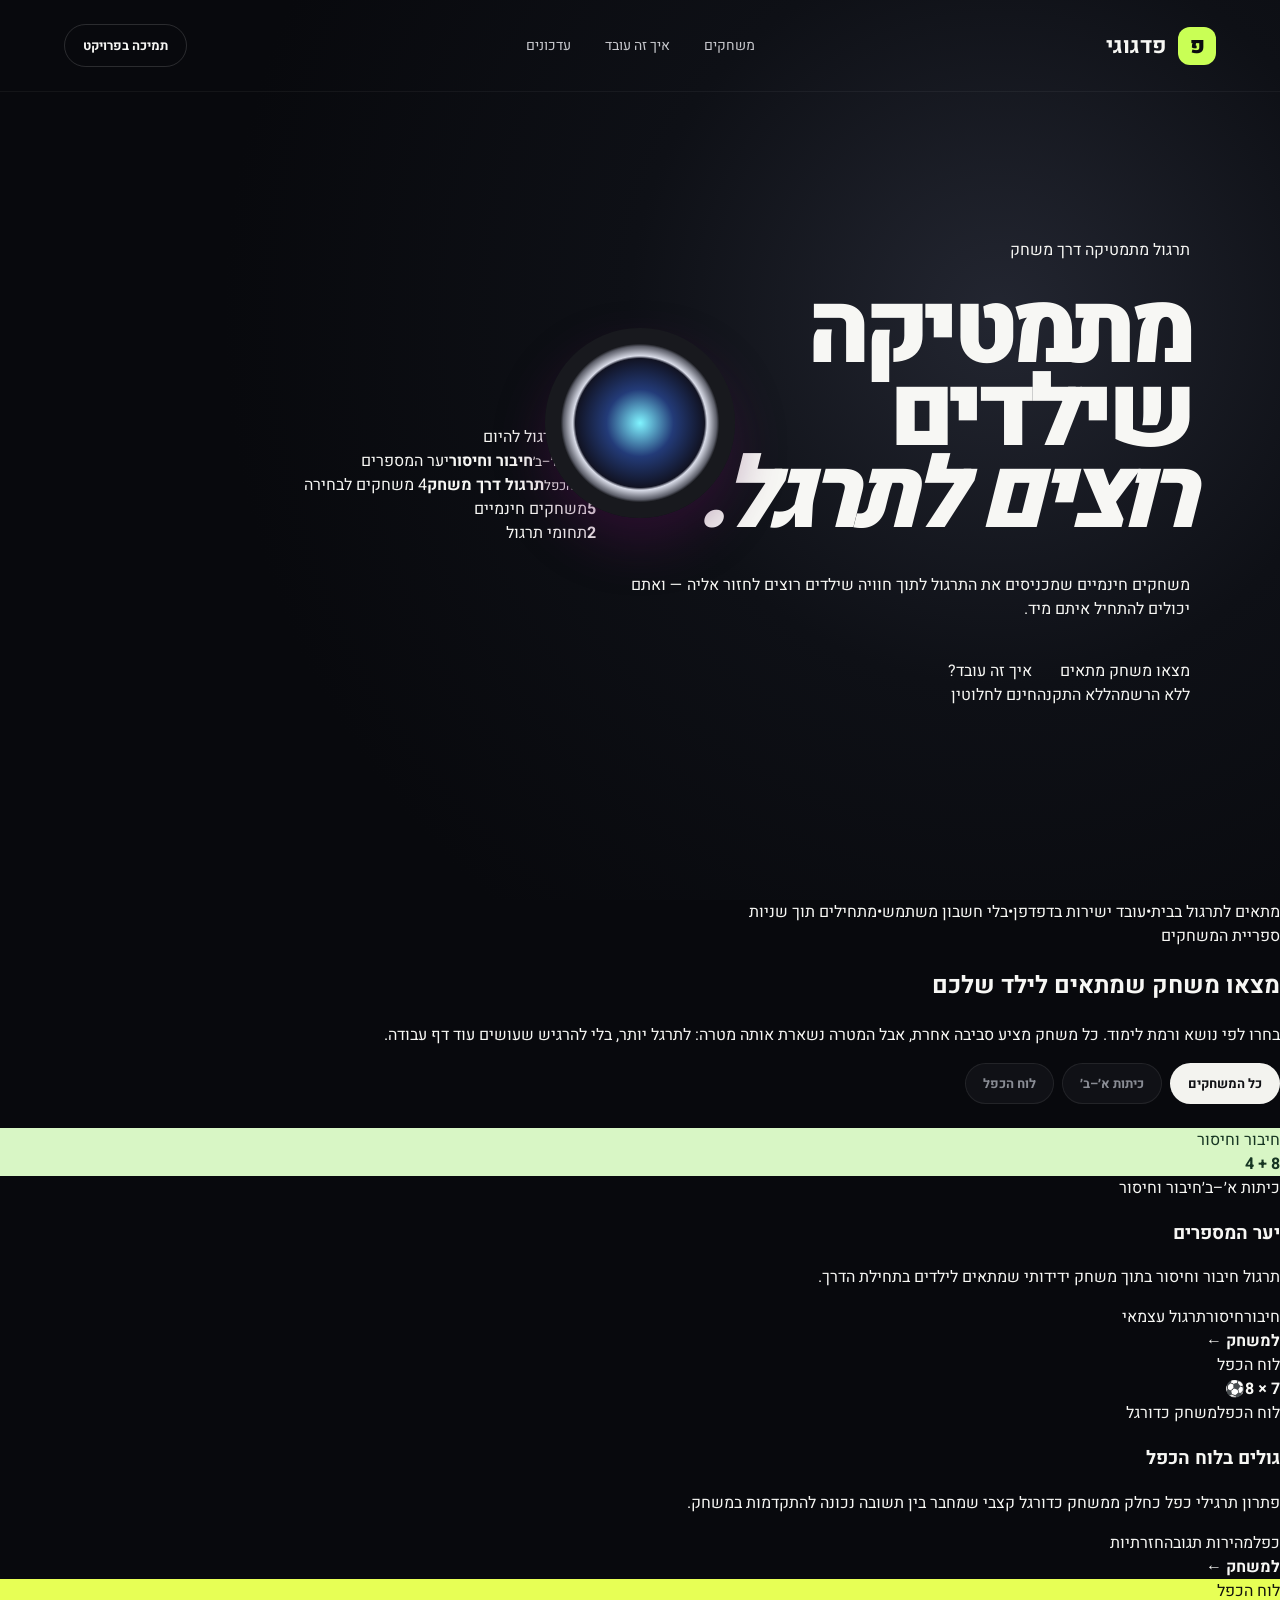
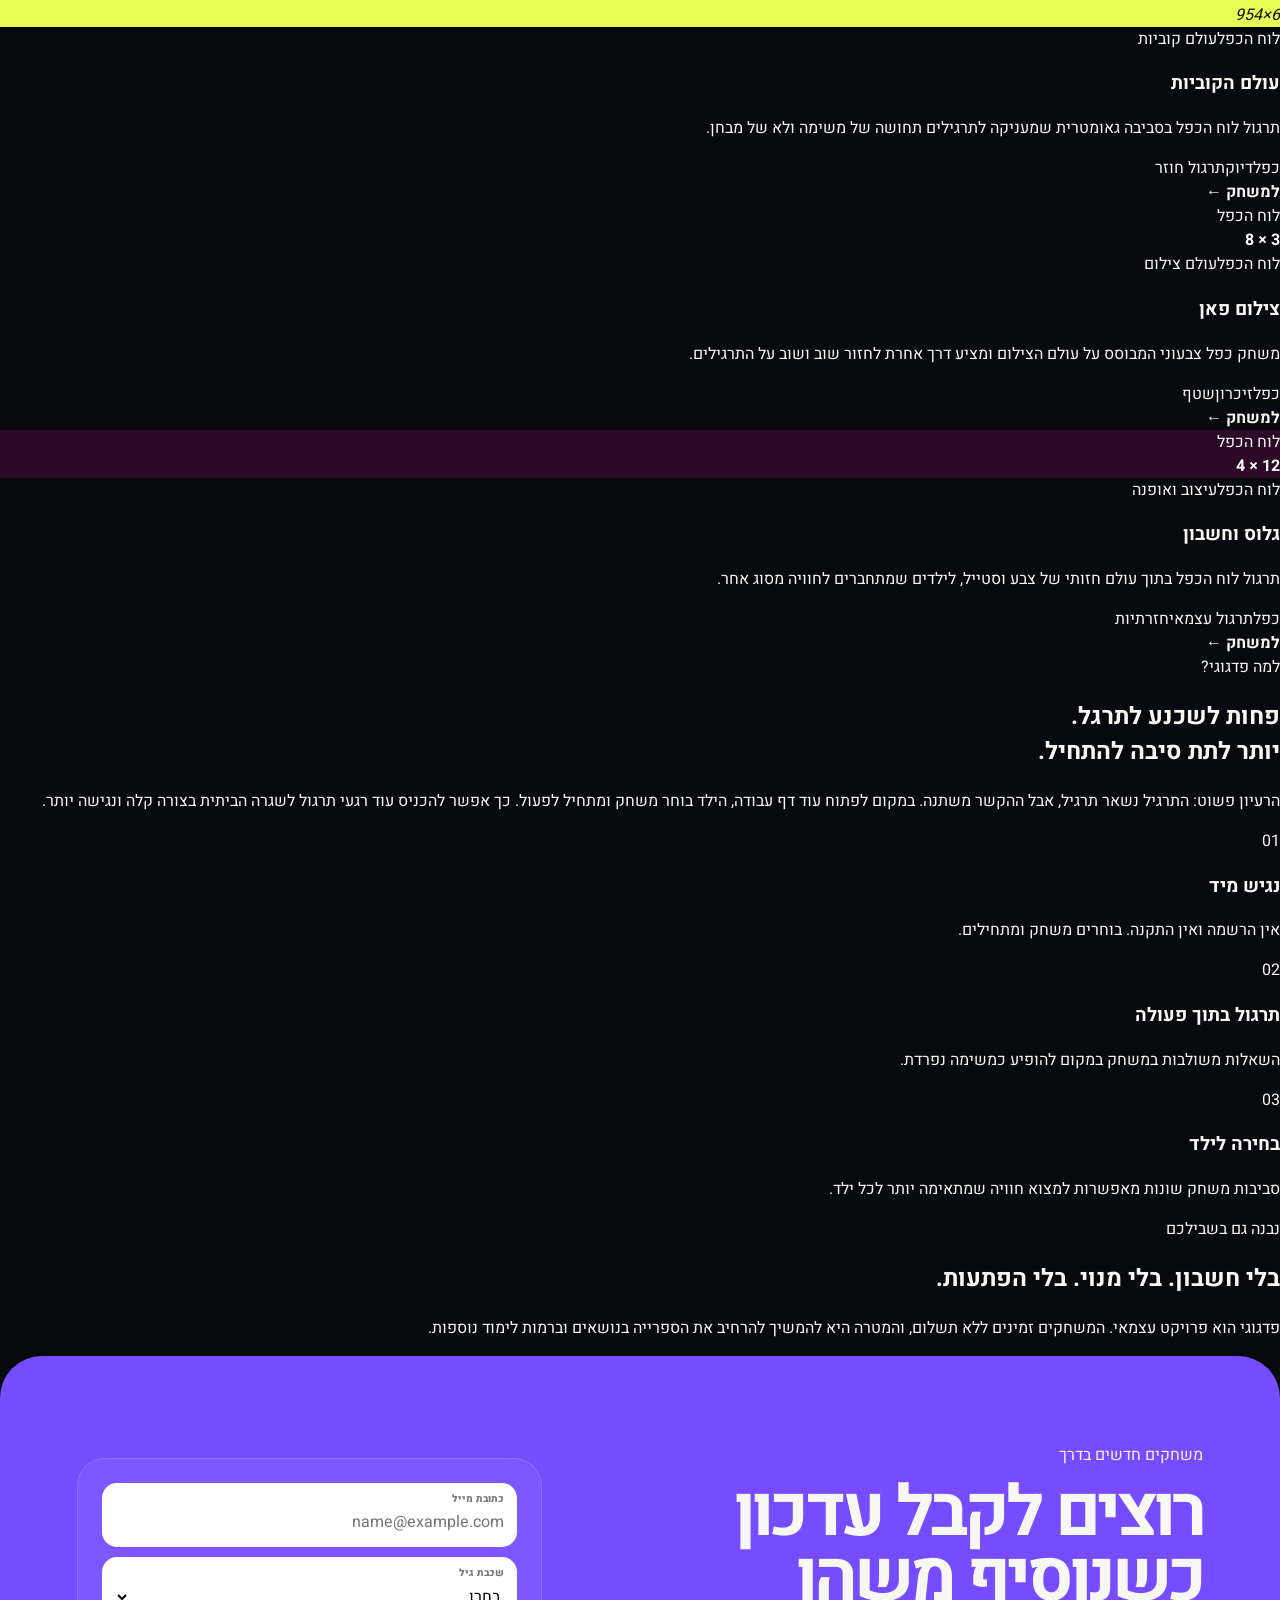
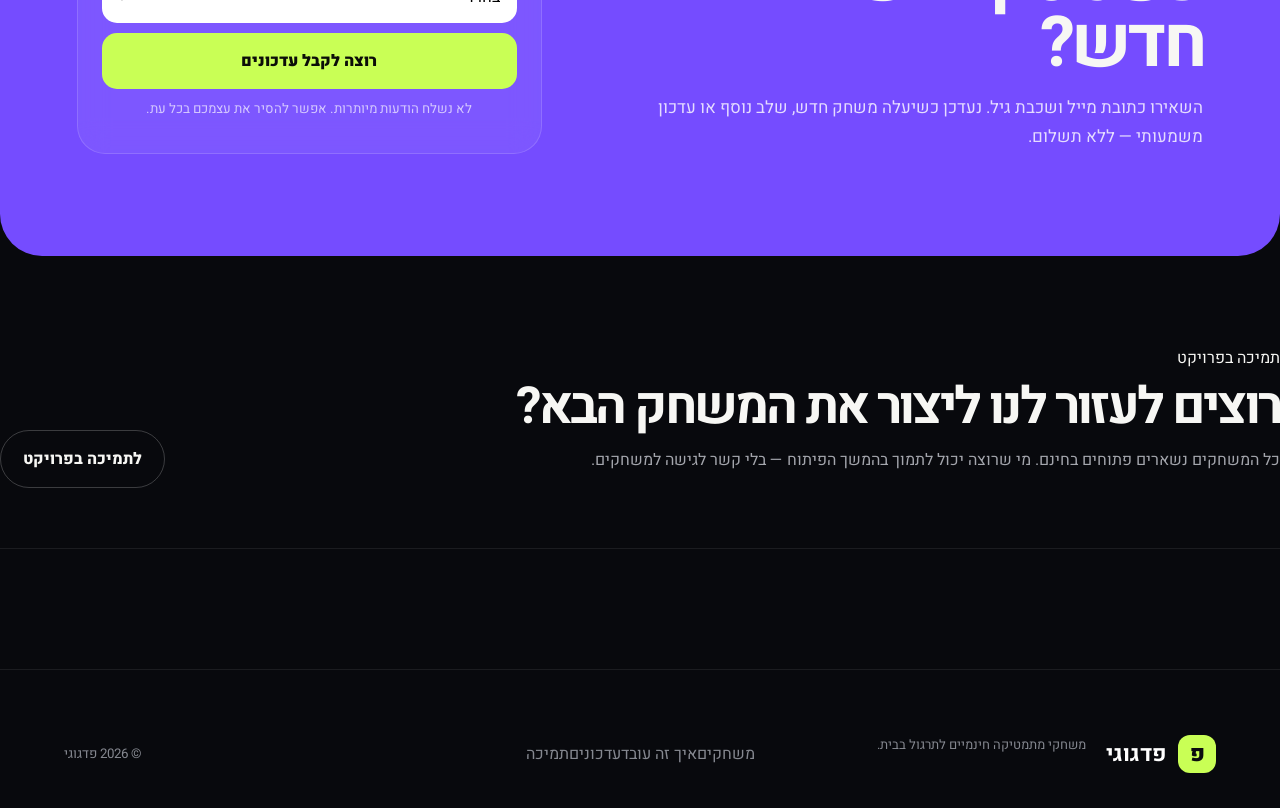
==== index.html @ 0b043d48 "עיצוב מחדש של דף הבית לקהל הורים" ====
<!doctype html>
<html lang="he" dir="rtl">
<head>
<meta charset="utf-8"><meta name="viewport" content="width=device-width,initial-scale=1,viewport-fit=cover"><meta name="theme-color" content="#f7f8fb">
<title>פדגוגי | משחקי מתמטיקה חינמיים לילדים</title>
<meta name="description" content="משחקי מתמטיקה חינמיים לילדים לתרגול לוח הכפל, חיבור וחיסור. בלי הרשמה, בלי התקנה ובלי פרסומות.">
<link rel="preconnect" href="https://fonts.googleapis.com"><link rel="preconnect" href="https://fonts.gstatic.com" crossorigin><link href="https://fonts.googleapis.com/css2?family=Heebo:wght@400;500;600;700;800;900&display=swap" rel="stylesheet"><link rel="stylesheet" href="style.css">
</head>
<body>
<header class="nav"><a class="logo" href="#top"><span>פ</span><b>פדגוגי</b></a><nav><a href="#games">משחקים</a><a href="#approach">איך זה עובד</a><a href="#updates">עדכונים</a></nav><a class="nav-support" href="support.html">תמיכה בפרויקט</a></header>
<main id="top">
<section class="hero"><div class="hero-copy reveal visible"><span class="eyebrow">תרגול מתמטיקה דרך משחק</span><h1>מתמטיקה שילדים<br><em>רוצים לתרגל.</em></h1><p>משחקים חינמיים שמכניסים את התרגול לתוך חוויה שילדים רוצים לחזור אליה — ואתם יכולים להתחיל איתם מיד.</p><div class="hero-actions"><a class="button primary" href="#games">מצאו משחק מתאים</a><a class="button secondary" href="#approach">איך זה עובד?</a></div><div class="proof"><span>ללא הרשמה</span><i></i><span>ללא התקנה</span><i></i><span>חינם לחלוטין</span></div></div><div class="hero-visual reveal visible"><div class="browser"><div class="browser-top"><i></i><i></i><i></i><span>פדגוגי</span></div><div class="browser-body"><div class="mini-title">בחרו תרגול להיום</div><div class="mini-row"><div><small>כיתות א׳–ב׳</small><b>חיבור וחיסור</b><span>יער המספרים</span></div><div><small>לוח הכפל</small><b>תרגול דרך משחק</b><span>4 משחקים לבחירה</span></div></div><div class="mini-progress"><span></span></div></div></div><div class="floating-note n1"><b>5</b><span>משחקים חינמיים</span></div><div class="floating-note n2"><b>2</b><span>תחומי תרגול</span></div></div></section>
<section class="trust-strip"><span>מתאים לתרגול בבית</span><span>•</span><span>עובד ישירות בדפדפן</span><span>•</span><span>בלי חשבון משתמש</span><span>•</span><span>מתחילים תוך שניות</span></section>
<section class="games" id="games"><div class="section-heading reveal"><span class="eyebrow">ספריית המשחקים</span><h2>מצאו משחק שמתאים לילד שלכם</h2><p>בחרו לפי נושא ורמת לימוד. כל משחק מציע סביבה אחרת, אבל המטרה נשארת אותה מטרה: לתרגל יותר, בלי להרגיש שעושים עוד דף עבודה.</p></div><div class="filterbar reveal"><button class="active" data-filter="all">כל המשחקים</button><button data-filter="young">כיתות א׳–ב׳</button><button data-filter="multiply">לוח הכפל</button></div><div class="game-list">
<a class="game-card reveal" data-cat="young" href="games/number-forest.html"><div class="game-preview forest"><span class="preview-label">חיבור וחיסור</span><div class="forest-art"><i></i><i></i><i></i><b>8 + 4</b></div></div><div class="game-content"><div class="meta"><span>כיתות א׳–ב׳</span><span>חיבור וחיסור</span></div><h3>יער המספרים</h3><p>תרגול חיבור וחיסור בתוך משחק ידידותי שמתאים לילדים בתחילת הדרך.</p><div class="skills"><span>חיבור</span><span>חיסור</span><span>תרגול עצמאי</span></div><b class="enter">למשחק <span>←</span></b></div></a>
<a class="game-card reveal" data-cat="multiply" href="games/goals-multiplication-table.html"><div class="game-preview football"><span class="preview-label">לוח הכפל</span><div class="football-art"><div class="field"></div><b>7 × 8</b><span>⚽</span></div></div><div class="game-content"><div class="meta"><span>לוח הכפל</span><span>משחק כדורגל</span></div><h3>גולים בלוח הכפל</h3><p>פתרון תרגילי כפל כחלק ממשחק כדורגל קצבי שמחבר בין תשובה נכונה להתקדמות במשחק.</p><div class="skills"><span>כפל</span><span>מהירות תגובה</span><span>חזרתיות</span></div><b class="enter">למשחק <span>←</span></b></div></a>
<a class="game-card reveal" data-cat="multiply" href="games/cube-world.html"><div class="game-preview cubes"><span class="preview-label">לוח הכפל</span><div class="cube-art"><i>6</i><i>×</i><i>9</i><i>54</i></div></div><div class="game-content"><div class="meta"><span>לוח הכפל</span><span>עולם קוביות</span></div><h3>עולם הקוביות</h3><p>תרגול לוח הכפל בסביבה גאומטרית שמעניקה לתרגילים תחושה של משימה ולא של מבחן.</p><div class="skills"><span>כפל</span><span>דיוק</span><span>תרגול חוזר</span></div><b class="enter">למשחק <span>←</span></b></div></a>
<a class="game-card reveal" data-cat="multiply" href="games/photo-fun-math.html"><div class="game-preview photo"><span class="preview-label">לוח הכפל</span><div class="camera-art"><div class="lens"></div><b>3 × 8</b></div></div><div class="game-content"><div class="meta"><span>לוח הכפל</span><span>עולם צילום</span></div><h3>צילום פאן</h3><p>משחק כפל צבעוני המבוסס על עולם הצילום ומציע דרך אחרת לחזור שוב ושוב על התרגילים.</p><div class="skills"><span>כפל</span><span>זיכרון</span><span>שטף</span></div><b class="enter">למשחק <span>←</span></b></div></a>
<a class="game-card reveal" data-cat="multiply" href="games/glam-math.html"><div class="game-preview gloss"><span class="preview-label">לוח הכפל</span><div class="gloss-art"><i></i><b>12 × 4</b></div></div><div class="game-content"><div class="meta"><span>לוח הכפל</span><span>עיצוב ואופנה</span></div><h3>גלוס וחשבון</h3><p>תרגול לוח הכפל בתוך עולם חזותי של צבע וסטייל, לילדים שמתחברים לחוויה מסוג אחר.</p><div class="skills"><span>כפל</span><span>תרגול עצמאי</span><span>חזרתיות</span></div><b class="enter">למשחק <span>←</span></b></div></a>
</div></section>
<section class="approach" id="approach"><div class="approach-copy reveal"><span class="eyebrow">למה פדגוגי?</span><h2>פחות לשכנע לתרגל.<br>יותר לתת סיבה להתחיל.</h2><p>הרעיון פשוט: התרגיל נשאר תרגיל, אבל ההקשר משתנה. במקום לפתוח עוד דף עבודה, הילד בוחר משחק ומתחיל לפעול. כך אפשר להכניס עוד רגעי תרגול לשגרה הביתית בצורה קלה ונגישה יותר.</p></div><div class="principles reveal"><article><span>01</span><h3>נגיש מיד</h3><p>אין הרשמה ואין התקנה. בוחרים משחק ומתחילים.</p></article><article><span>02</span><h3>תרגול בתוך פעולה</h3><p>השאלות משולבות במשחק במקום להופיע כמשימה נפרדת.</p></article><article><span>03</span><h3>בחירה לילד</h3><p>סביבות משחק שונות מאפשרות למצוא חוויה שמתאימה יותר לכל ילד.</p></article></div></section>
<section class="parent-note reveal"><div><span class="eyebrow">נבנה גם בשבילכם</span><h2>בלי חשבון. בלי מנוי. בלי הפתעות.</h2></div><p>פדגוגי הוא פרויקט עצמאי. המשחקים זמינים ללא תשלום, והמטרה היא להמשיך להרחיב את הספרייה בנושאים וברמות לימוד נוספות.</p></section>
<section class="updates reveal" id="updates"><div><span class="eyebrow">משחקים חדשים בדרך</span><h2>רוצים לקבל עדכון כשנוסיף משהו חדש?</h2><p>השאירו כתובת מייל ושכבת גיל. נעדכן כשיעלה משחק חדש, שלב נוסף או עדכון משמעותי — ללא תשלום.</p></div><form id="updateForm"><label><span>כתובת מייל</span><input type="email" name="email" placeholder="name@example.com" required></label><label><span>שכבת גיל</span><select name="grade" required><option value="">בחרו</option><option>א׳–ב׳</option><option>ג׳–ד׳</option><option>ה׳–ו׳</option><option>אחר</option></select></label><button type="submit">רוצה לקבל עדכונים</button><small>לא נשלח הודעות מיותרות. אפשר להסיר את עצמכם בכל עת.</small><p id="formMessage" aria-live="polite"></p></form></section>
<section class="support reveal"><div><span class="eyebrow">תמיכה בפרויקט</span><h2>רוצים לעזור לנו ליצור את המשחק הבא?</h2><p>כל המשחקים נשארים פתוחים בחינם. מי שרוצה יכול לתמוך בהמשך הפיתוח — בלי קשר לגישה למשחקים.</p></div><a href="support.html">לתמיכה בפרויקט</a></section>
</main>
<footer><div><a class="logo" href="#top"><span>פ</span><b>פדגוגי</b></a><p>משחקי מתמטיקה חינמיים לתרגול בבית.</p></div><nav><a href="#games">משחקים</a><a href="#approach">איך זה עובד</a><a href="#updates">עדכונים</a><a href="support.html">תמיכה</a></nav><small>© <span id="year"></span> פדגוגי</small></footer><script src="script.js"></script></body></html>
---- style.css ----
:root{--bg:#08090d;--text:#f7f7f4;--muted:#a4a6ad;--lime:#c9ff55;--line:#ffffff14;--radius:32px}*{box-sizing:border-box}html{scroll-behavior:smooth}body{margin:0;background:var(--bg);color:var(--text);font-family:Heebo,Arial,sans-serif;overflow-x:hidden}a{color:inherit;text-decoration:none}button,input,select{font:inherit}.noise{display:none}.nav{position:absolute;top:0;left:0;right:0;height:92px;z-index:20;display:grid;grid-template-columns:1fr auto 1fr;align-items:center;padding:0 clamp(22px,5vw,80px);border-bottom:1px solid #ffffff0c}.logo{display:flex;align-items:center;gap:11px;font-size:22px;font-weight:900;justify-self:start}.logo>span{width:38px;height:38px;border-radius:12px;display:grid;place-items:center;background:var(--lime);color:#0b0c0f}.nav nav{display:flex;gap:34px;color:#c7c8cd;font-size:14px}.nav-support{justify-self:end;border:1px solid #ffffff24;border-radius:999px;padding:11px 18px;font-size:13px;font-weight:700}.hero{height:min(960px,100svh);min-height:760px;position:relative;overflow:hidden;display:grid;grid-template-columns:1.08fr .92fr;align-items:center;padding:125px clamp(25px,7vw,110px) 80px;background:radial-gradient(circle at 78% 35%,#232631 0,#0e1016 32%,#08090d 67%)}.aurora{position:absolute;border-radius:50%;filter:blur(90px);opacity:.25}.a1{width:540px;height:540px;background:#765cff;left:-220px;top:20%}.a2{width:420px;height:420px;background:#25d9c7;right:28%;bottom:-300px}.hero-content{position:relative;z-index:3;max-width:850px}.kicker{display:flex;align-items:center;gap:10px;color:#c7c8cd;font-size:13px;font-weight:700}.kicker i{width:7px;height:7px;background:var(--lime);border-radius:50%;box-shadow:0 0 18px var(--lime)}.hero h1{font-size:clamp(64px,7.7vw,132px);line-height:.84;letter-spacing:-.065em;margin:28px 0 35px;font-weight:900}.hero h1 span{color:#a9abb2}.hero-content>p{max-width:610px;font-size:clamp(18px,1.5vw,23px);line-height:1.6;color:#a9abb2;margin:0}.hero-actions{display:flex;align-items:center;gap:28px;margin-top:38px}.cta{background:var(--lime);color:#0a0b0e;min-height:58px;padding:0 25px;border-radius:16px;display:inline-flex;align-items:center;gap:30px;font-weight:900;transition:.25s}.cta:hover{transform:translateY(-4px);box-shadow:0 15px 45px #c9ff5528}.quiet{color:#c5c6ca;font-weight:600;border-bottom:1px solid #ffffff2c;padding:8px 0}.hero-showcase{position:relative;height:560px;z-index:2}.orb{position:absolute;display:grid;place-items:center;border-radius:28%;font-weight:900;box-shadow:inset 0 1px #fff6,0 35px 70px #0008;animation:drift 7s ease-in-out infinite}.orb1{width:190px;height:190px;right:14%;top:12%;font-size:100px;background:linear-gradient(145deg,#9a79ff,#5534d7);transform:rotate(11deg)}.orb2{width:140px;height:140px;left:12%;top:42%;font-size:80px;background:linear-gradient(145deg,#67e8d6,#18a899);color:#071b18;animation-delay:-2s}.orb3{width:105px;height:105px;right:34%;bottom:3%;font-size:55px;background:linear-gradient(145deg,#ffcd65,#e9892d);color:#251300;animation-delay:-4s}.glass-math{position:absolute;left:8%;top:12%;width:185px;padding:18px 20px;border-radius:22px;background:#ffffff0c;border:1px solid #ffffff20;backdrop-filter:blur(18px);transform:rotate(-7deg);box-shadow:0 25px 60px #0005}.glass-math span{display:block;color:#9ea2ad;font-size:14px}.glass-math b{font-size:42px}.gm2{left:auto;right:2%;top:auto;bottom:18%;transform:rotate(7deg)}.hero-foot{position:absolute;bottom:28px;right:7vw;left:7vw;display:flex;align-items:center;gap:18px;color:#777b85;font-size:12px}.hero-foot i{height:1px;width:35px;background:#ffffff20}.worlds{padding:145px clamp(20px,5vw,78px);max-width:1680px;margin:auto}.world-head{display:grid;grid-template-columns:1fr .6fr;gap:80px;align-items:end;margin-bottom:45px}.label{font-size:12px;color:var(--lime);font-weight:800;letter-spacing:.12em}.world-head h2,.manifesto h2,.updates h2,.support h2{font-size:clamp(48px,5.5vw,88px);line-height:.93;letter-spacing:-.055em;margin:14px 0 0}.world-head p{font-size:18px;line-height:1.7;color:var(--muted);max-width:520px;margin:0}.filterbar{display:flex;gap:8px;margin-bottom:24px}.filterbar button{border:1px solid var(--line);background:#101116;color:#898c94;border-radius:999px;padding:10px 17px;cursor:pointer;font-weight:700;font-size:13px}.filterbar button.active{background:#f3f3ef;color:#101115}.poster-grid{display:grid;grid-template-columns:repeat(12,1fr);gap:18px}.poster{grid-column:span 4;min-height:570px;border-radius:var(--radius);overflow:hidden;position:relative;display:flex;flex-direction:column;transition:transform .35s}.poster:nth-child(4),.poster:nth-child(5){grid-column:span 6;min-height:520px}.poster:hover{transform:translateY(-7px)}.poster-scene{flex:1;min-height:330px;position:relative;overflow:hidden}.poster-info{padding:26px 28px 30px;position:relative;z-index:5}.poster-info>span{font-size:11px;font-weight:800;opacity:.72}.poster-info h3{font-size:30px;letter-spacing:-.035em;margin:7px 0 4px}.poster-info p{margin:0 0 19px;opacity:.7}.poster-info b{font-size:13px}.stadium{background:#063d2e}.stadium .poster-scene{background:radial-gradient(ellipse at 50% 0,#b7ffb3 0,#36b878 8%,#07523b 45%,#03281f 100%)}.pitch{position:absolute;width:115%;height:70%;left:-7%;bottom:-25%;border:2px solid #ffffff55;border-radius:50%;box-shadow:0 0 0 80px #ffffff06}.ball{position:absolute;font-size:100px;left:50%;top:48%;transform:translate(-50%,-50%) rotate(-12deg);filter:drop-shadow(0 25px 25px #001b);transition:.4s}.poster:hover .ball{transform:translate(-50%,-58%) rotate(12deg) scale(1.08)}.score{position:absolute;top:25px;right:28px;font-size:30px;font-weight:900}.score span{color:#a5ff65;margin:0 5px}.cubes{background:#e7ff55;color:#10120c}.cubes .poster-scene{background:linear-gradient(145deg,#eaff75,#a9dd1d)}.cube{position:absolute;width:120px;height:120px;background:#141711;color:#eaff75;display:grid;place-items:center;font-size:50px;font-weight:900;border-radius:25px;box-shadow:18px 22px 0 #0002;transform:rotate(var(--r));transition:.4s}.c1{--r:10deg;top:35px;right:12%}.c2{--r:-12deg;top:150px;left:15%;background:#fff;color:#111}.c3{--r:8deg;bottom:20px;right:28%;background:#764fff}.c4{--r:-6deg;top:30px;left:8%;width:82px;height:82px;font-size:27px;background:#ff795e}.poster:hover .cube{transform:rotate(0) translateY(-8px)}.camera{background:#ff78b8}.camera .poster-scene{background:radial-gradient(circle at 50% 45%,#ffbad9,#ff73b6 50%,#b841ff)}.lens{position:absolute;width:190px;height:190px;border-radius:50%;left:50%;top:47%;transform:translate(-50%,-50%);background:radial-gradient(circle,#80f4ff 0,#233b78 25%,#111323 48%,#d9dce8 50%,#5c5e69 57%,#18191e 59%);box-shadow:0 25px 50px #56105366;transition:.4s}.poster:hover .lens{transform:translate(-50%,-50%) scale(1.07)}.photo-chip{position:absolute;top:25px;right:24px;padding:9px 14px;border-radius:12px;background:#fff;color:#111;font-weight:900;transform:rotate(5deg)}.sparkle{position:absolute;left:13%;bottom:15%;font-size:65px}.gloss{background:#2c0926}.gloss .poster-scene{background:radial-gradient(circle at 50% 30%,#a22d83,#4d123f 48%,#22081e)}.gloss-stick{position:absolute;width:80px;height:245px;border-radius:40px 40px 20px 20px;background:linear-gradient(90deg,#a8105d,#ff5eae 45%,#ffd0e7 58%,#d71978);left:50%;top:44%;transform:translate(-50%,-50%) rotate(13deg);box-shadow:0 30px 50px #0008;transition:.4s}.gloss-cap{position:absolute;width:86px;height:80px;border-radius:16px;background:linear-gradient(90deg,#161217,#6e5d68,#171217);left:calc(50% + 37px);top:calc(44% + 76px);transform:translate(-50%,-50%) rotate(13deg)}.poster:hover .gloss-stick{transform:translate(-50%,-55%) rotate(5deg)}.shine{position:absolute;font-size:90px;top:12%;right:15%;color:#ffd1e8}.gloss-number{position:absolute;bottom:13%;left:12%;font-size:50px;font-weight:900;color:#ff91c8}.forest{background:#d8f6c5;color:#163522}.forest .poster-scene{background:linear-gradient(#7fd7e8 0 45%,#a8e38d 45%)}.moon{position:absolute;width:90px;height:90px;border-radius:50%;background:#fff6a9;right:12%;top:12%;box-shadow:0 0 50px #fff6a988}.hill{position:absolute;border-radius:50% 50% 0 0}.h1{width:120%;height:50%;background:#5db875;bottom:-15%;left:-20%}.h2{width:90%;height:38%;background:#2d8259;bottom:-12%;right:-20%}.tree{position:absolute;font-size:150px;color:#174f39;line-height:1}.t1{bottom:0;left:9%}.t2{bottom:-20px;right:24%;font-size:110px}.forest-sum{position:absolute;top:16%;left:12%;font-size:48px;font-weight:900;color:#153a2c;background:#ffffff88;padding:5px 15px;border-radius:18px}.manifesto{max-width:1530px;margin:0 auto 145px;padding:100px clamp(30px,6vw,90px);border-top:1px solid var(--line);display:grid;grid-template-columns:.8fr 1.2fr;gap:100px}.manifesto h2 span{color:#767982}.manifesto-copy>p{font-size:18px;line-height:1.75;color:var(--muted);max-width:610px}.metrics{display:grid;grid-template-columns:repeat(3,1fr);gap:1px;background:var(--line);align-self:end}.metrics>div{background:var(--bg);padding:28px}.metrics strong{font-size:12px;color:var(--lime)}.metrics h3{font-size:26px;margin:35px 0 5px}.metrics p{color:#858890;line-height:1.55;margin:0}.updates{max-width:1530px;margin:0 auto 30px;border-radius:42px;background:#754cff;min-height:500px;padding:75px clamp(30px,6vw,90px);display:grid;grid-template-columns:1fr .8fr;gap:80px;align-items:center;position:relative;overflow:hidden}.update-glow{position:absolute;width:600px;height:600px;border-radius:50%;background:#ff73c8;filter:blur(110px);opacity:.35;right:-300px;top:-250px}.updates .label{color:#dfff92}.updates p{max-width:600px;line-height:1.7;color:#e5dcff;font-size:17px}.updates form{position:relative;z-index:2;background:#ffffff10;border:1px solid #ffffff25;border-radius:28px;padding:24px;display:grid;gap:10px;backdrop-filter:blur(15px)}.updates label{background:#fff;border-radius:15px;padding:9px 13px;color:#111}.updates label span{font-size:10px;font-weight:800;color:#777;display:block}.updates input,.updates select{width:100%;border:0;outline:0;background:transparent;padding:4px 0}.updates button{border:0;border-radius:15px;background:var(--lime);color:#0b0d08;min-height:56px;font-weight:900;cursor:pointer}.updates small{text-align:center;color:#d5c9ff}.updates #formMessage{text-align:center;font-weight:700;margin:0}.support{max-width:1530px;margin:0 auto 120px;padding:60px 0;display:flex;justify-content:space-between;align-items:end;border-bottom:1px solid var(--line)}.support h2{font-size:clamp(44px,4vw,68px)}.support p{color:var(--muted)}.support>a{border:1px solid #ffffff35;border-radius:999px;padding:16px 22px;font-weight:800}footer{padding:65px clamp(25px,5vw,80px) 35px;border-top:1px solid var(--line);display:grid;grid-template-columns:1fr auto 1fr;align-items:center;gap:30px;color:#858890}footer .logo{color:#fff}footer p{margin:0}footer div{display:flex;gap:20px;font-size:13px}footer small{justify-self:end}.reveal{opacity:0;transform:translateY(30px);transition:opacity .8s ease,transform .8s cubic-bezier(.2,.8,.2,1)}.reveal.visible{opacity:1;transform:none}.poster[hidden]{display:none}@keyframes drift{0%,100%{transform:translateY(0) rotate(8deg)}50%{transform:translateY(-18px) rotate(3deg)}}@media(max-width:1000px){.nav{grid-template-columns:1fr 1fr}.nav nav{display:none}.hero{height:auto;min-height:900px;grid-template-columns:1fr;padding-top:150px}.hero-showcase{height:360px}.world-head,.manifesto,.updates{grid-template-columns:1fr}.poster{grid-column:span 6}.poster:nth-child(5){grid-column:span 12}.manifesto{gap:45px}.updates{gap:35px}.support{margin-inline:24px}footer{grid-template-columns:1fr;text-align:center}footer .logo,footer small{justify-self:center}footer div{justify-content:center}}@media(max-width:650px){.nav{height:72px;padding-inline:16px}.nav-support{font-size:11px;padding:9px 12px}.hero{min-height:820px;padding:120px 18px 50px}.hero h1{font-size:58px}.hero-showcase{height:300px}.orb1{width:125px;height:125px;font-size:70px}.orb2{width:95px;height:95px;font-size:55px}.orb3{width:75px;height:75px;font-size:40px}.glass-math{width:135px}.glass-math b{font-size:30px}.hero-foot{display:none}.worlds{padding:95px 14px}.world-head{gap:25px}.world-head h2,.manifesto h2,.updates h2{font-size:48px}.poster-grid{grid-template-columns:1fr}.poster,.poster:nth-child(4),.poster:nth-child(5){grid-column:auto;min-height:500px}.manifesto{padding:70px 20px;margin-bottom:80px}.metrics{grid-template-columns:1fr}.metrics h3{margin-top:15px}.updates{margin-inline:12px;padding:55px 20px;border-radius:30px}.support{align-items:flex-start;flex-direction:column}.support>a{margin-top:15px}footer div{flex-wrap:wrap}}@media(prefers-reduced-motion:reduce){*{scroll-behavior:auto!important;animation:none!important;transition:none!important}.reveal{opacity:1;transform:none}}
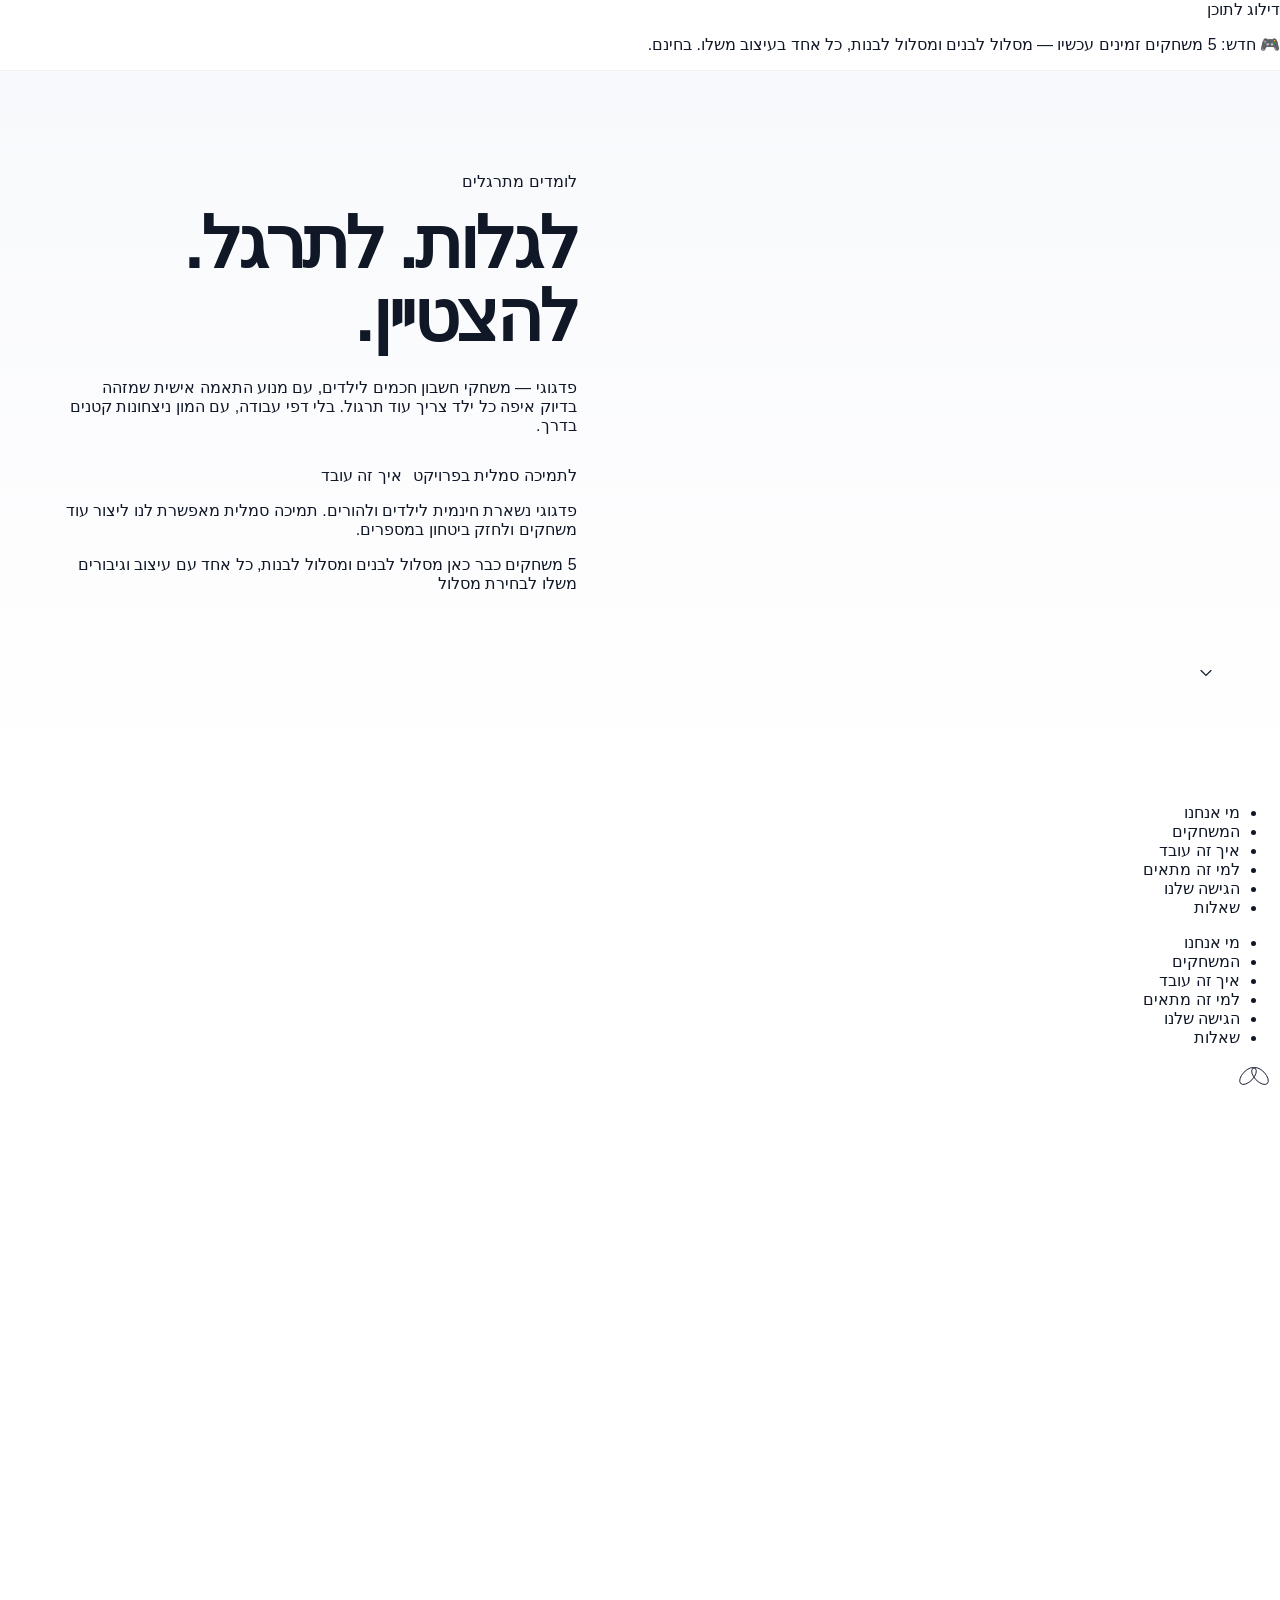
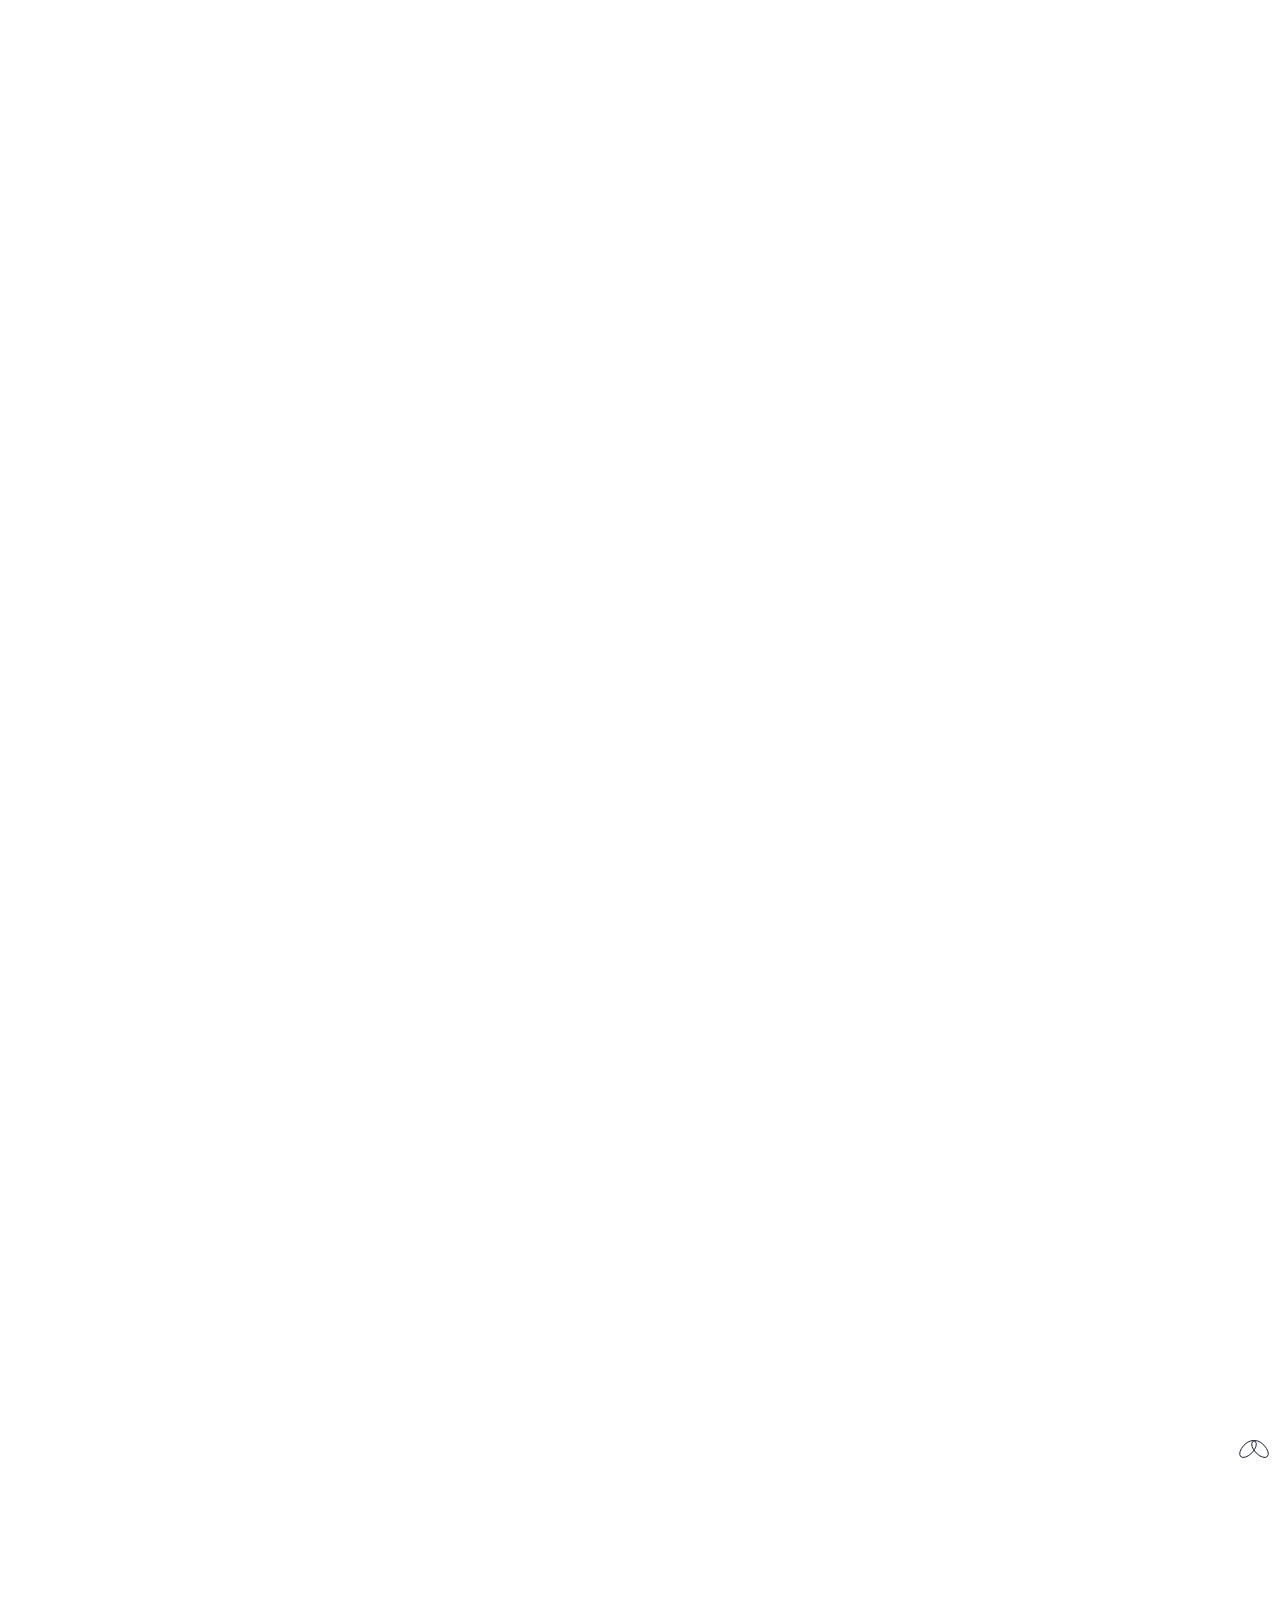
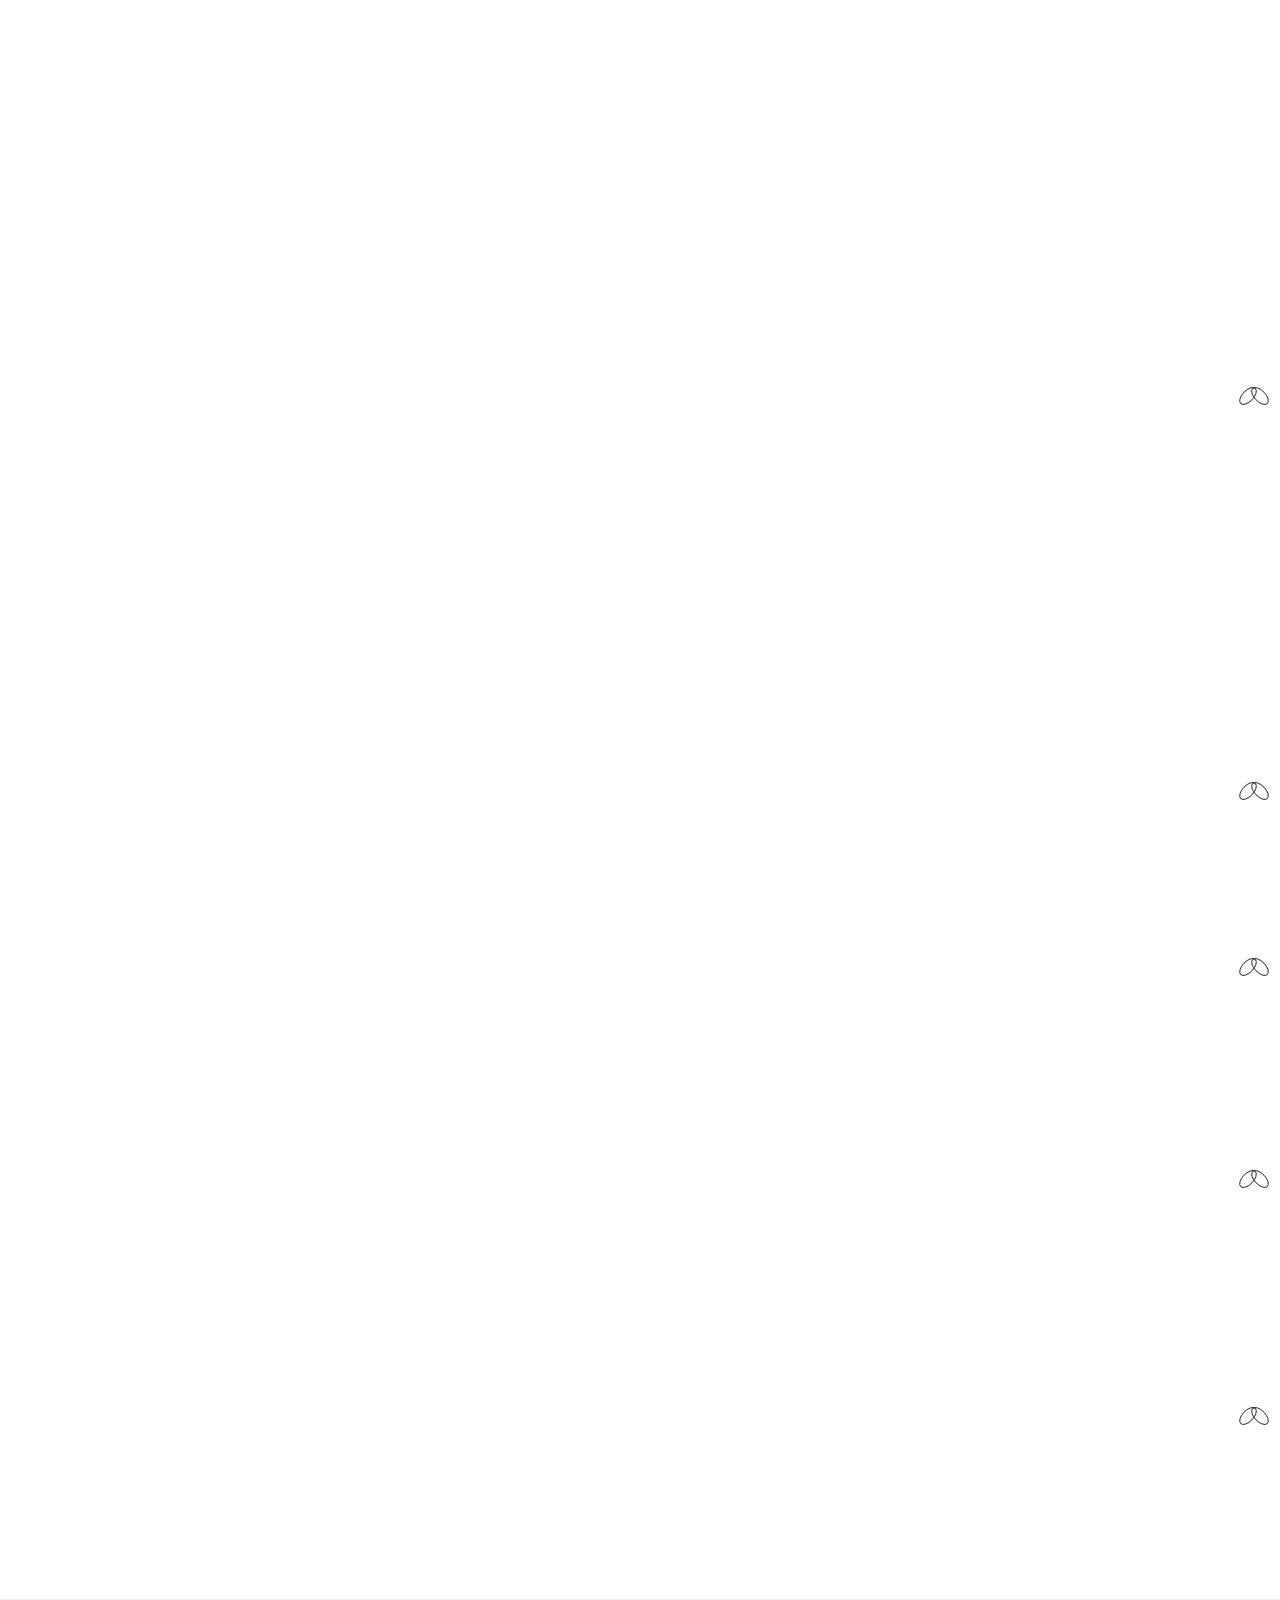
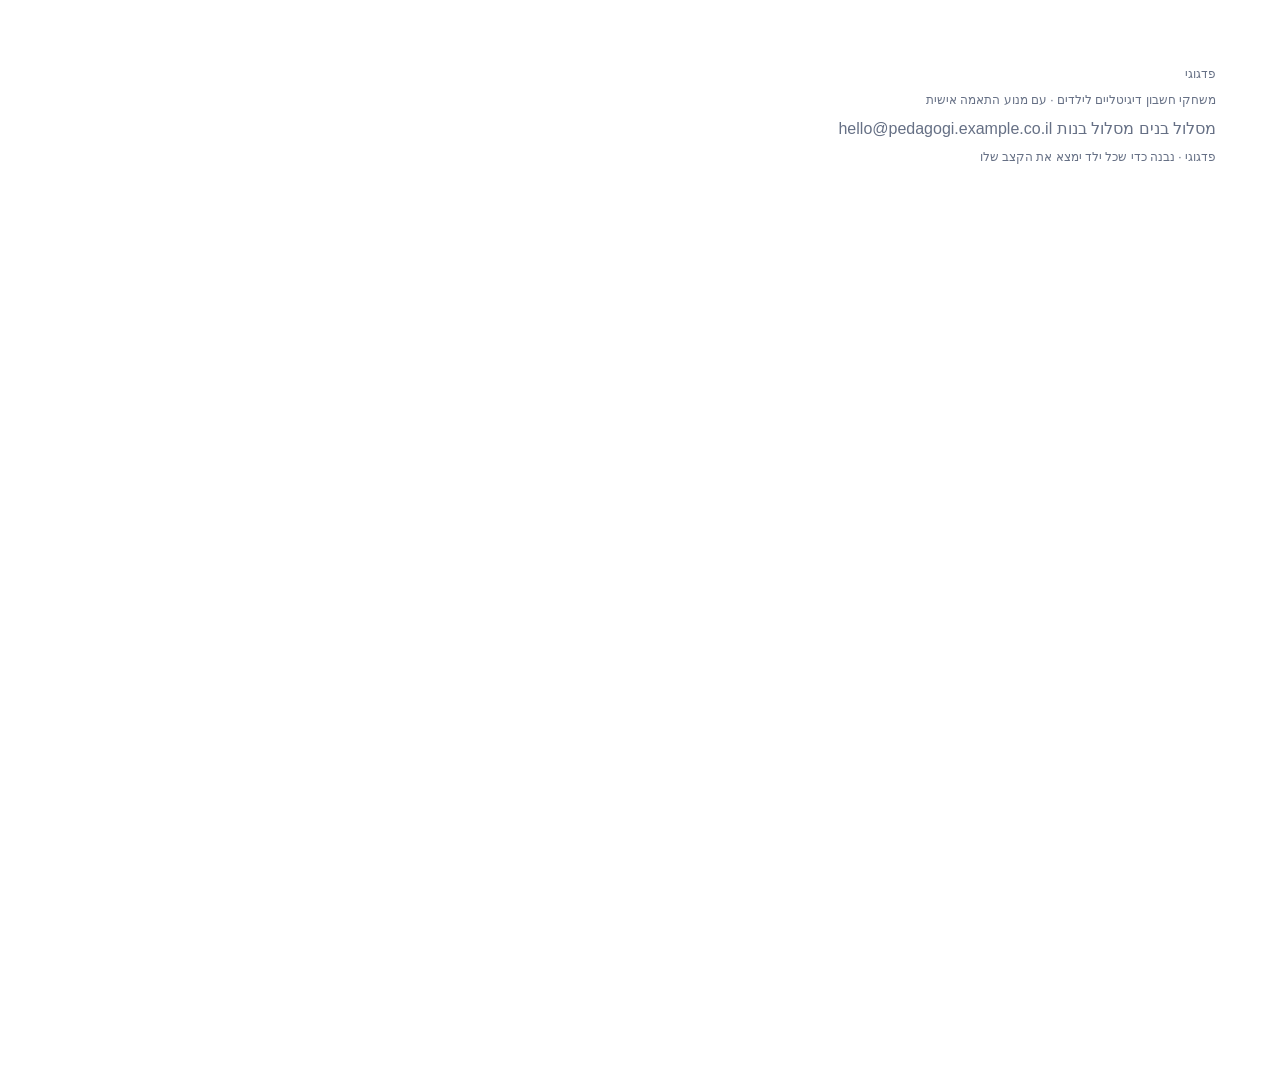
==== commit f00fc490: "Update homepage game count to five" ====
--- a/index.html
+++ b/index.html
@@ -1,26 +1,281 @@
-<!doctype html>
-<html lang="he" dir="rtl">
+<!DOCTYPE html>
+<html lang="he" dir="rtl" data-hero-animation="confidence-map">
 <head>
-<meta charset="utf-8"><meta name="viewport" content="width=device-width,initial-scale=1,viewport-fit=cover"><meta name="theme-color" content="#f7f8fb">
-<title>פדגוגי | משחקי מתמטיקה חינמיים לילדים</title>
-<meta name="description" content="משחקי מתמטיקה חינמיים לילדים לתרגול לוח הכפל, חיבור וחיסור. בלי הרשמה, בלי התקנה ובלי פרסומות.">
-<link rel="preconnect" href="https://fonts.googleapis.com"><link rel="preconnect" href="https://fonts.gstatic.com" crossorigin><link href="https://fonts.googleapis.com/css2?family=Heebo:wght@400;500;600;700;800;900&display=swap" rel="stylesheet"><link rel="stylesheet" href="style.css">
+  <meta charset="UTF-8">
+  <meta name="viewport" content="width=device-width, initial-scale=1.0">
+  <meta name="theme-color" content="#0b1220">
+  <title>פדגוגי · לימוד חשבון לילדים בכיף ובהתאמה אישית</title>
+  <link rel="preconnect" href="https://fonts.googleapis.com">
+  <link rel="preconnect" href="https://fonts.gstatic.com" crossorigin>
+  <link href="https://fonts.googleapis.com/css2?family=Rubik:wght@500;600;700;800;900&family=Assistant:wght@400;600&display=swap" rel="stylesheet">
+  <link rel="stylesheet" href="style.css">
 </head>
 <body>
-<header class="nav"><a class="logo" href="#top"><span>פ</span><b>פדגוגי</b></a><nav><a href="#games">משחקים</a><a href="#approach">איך זה עובד</a><a href="#updates">עדכונים</a></nav><a class="nav-support" href="support.html">תמיכה בפרויקט</a></header>
-<main id="top">
-<section class="hero"><div class="hero-copy reveal visible"><span class="eyebrow">תרגול מתמטיקה דרך משחק</span><h1>מתמטיקה שילדים<br><em>רוצים לתרגל.</em></h1><p>משחקים חינמיים שמכניסים את התרגול לתוך חוויה שילדים רוצים לחזור אליה — ואתם יכולים להתחיל איתם מיד.</p><div class="hero-actions"><a class="button primary" href="#games">מצאו משחק מתאים</a><a class="button secondary" href="#approach">איך זה עובד?</a></div><div class="proof"><span>ללא הרשמה</span><i></i><span>ללא התקנה</span><i></i><span>חינם לחלוטין</span></div></div><div class="hero-visual reveal visible"><div class="browser"><div class="browser-top"><i></i><i></i><i></i><span>פדגוגי</span></div><div class="browser-body"><div class="mini-title">בחרו תרגול להיום</div><div class="mini-row"><div><small>כיתות א׳–ב׳</small><b>חיבור וחיסור</b><span>יער המספרים</span></div><div><small>לוח הכפל</small><b>תרגול דרך משחק</b><span>4 משחקים לבחירה</span></div></div><div class="mini-progress"><span></span></div></div></div><div class="floating-note n1"><b>5</b><span>משחקים חינמיים</span></div><div class="floating-note n2"><b>2</b><span>תחומי תרגול</span></div></div></section>
-<section class="trust-strip"><span>מתאים לתרגול בבית</span><span>•</span><span>עובד ישירות בדפדפן</span><span>•</span><span>בלי חשבון משתמש</span><span>•</span><span>מתחילים תוך שניות</span></section>
-<section class="games" id="games"><div class="section-heading reveal"><span class="eyebrow">ספריית המשחקים</span><h2>מצאו משחק שמתאים לילד שלכם</h2><p>בחרו לפי נושא ורמת לימוד. כל משחק מציע סביבה אחרת, אבל המטרה נשארת אותה מטרה: לתרגל יותר, בלי להרגיש שעושים עוד דף עבודה.</p></div><div class="filterbar reveal"><button class="active" data-filter="all">כל המשחקים</button><button data-filter="young">כיתות א׳–ב׳</button><button data-filter="multiply">לוח הכפל</button></div><div class="game-list">
-<a class="game-card reveal" data-cat="young" href="games/number-forest.html"><div class="game-preview forest"><span class="preview-label">חיבור וחיסור</span><div class="forest-art"><i></i><i></i><i></i><b>8 + 4</b></div></div><div class="game-content"><div class="meta"><span>כיתות א׳–ב׳</span><span>חיבור וחיסור</span></div><h3>יער המספרים</h3><p>תרגול חיבור וחיסור בתוך משחק ידידותי שמתאים לילדים בתחילת הדרך.</p><div class="skills"><span>חיבור</span><span>חיסור</span><span>תרגול עצמאי</span></div><b class="enter">למשחק <span>←</span></b></div></a>
-<a class="game-card reveal" data-cat="multiply" href="games/goals-multiplication-table.html"><div class="game-preview football"><span class="preview-label">לוח הכפל</span><div class="football-art"><div class="field"></div><b>7 × 8</b><span>⚽</span></div></div><div class="game-content"><div class="meta"><span>לוח הכפל</span><span>משחק כדורגל</span></div><h3>גולים בלוח הכפל</h3><p>פתרון תרגילי כפל כחלק ממשחק כדורגל קצבי שמחבר בין תשובה נכונה להתקדמות במשחק.</p><div class="skills"><span>כפל</span><span>מהירות תגובה</span><span>חזרתיות</span></div><b class="enter">למשחק <span>←</span></b></div></a>
-<a class="game-card reveal" data-cat="multiply" href="games/cube-world.html"><div class="game-preview cubes"><span class="preview-label">לוח הכפל</span><div class="cube-art"><i>6</i><i>×</i><i>9</i><i>54</i></div></div><div class="game-content"><div class="meta"><span>לוח הכפל</span><span>עולם קוביות</span></div><h3>עולם הקוביות</h3><p>תרגול לוח הכפל בסביבה גאומטרית שמעניקה לתרגילים תחושה של משימה ולא של מבחן.</p><div class="skills"><span>כפל</span><span>דיוק</span><span>תרגול חוזר</span></div><b class="enter">למשחק <span>←</span></b></div></a>
-<a class="game-card reveal" data-cat="multiply" href="games/photo-fun-math.html"><div class="game-preview photo"><span class="preview-label">לוח הכפל</span><div class="camera-art"><div class="lens"></div><b>3 × 8</b></div></div><div class="game-content"><div class="meta"><span>לוח הכפל</span><span>עולם צילום</span></div><h3>צילום פאן</h3><p>משחק כפל צבעוני המבוסס על עולם הצילום ומציע דרך אחרת לחזור שוב ושוב על התרגילים.</p><div class="skills"><span>כפל</span><span>זיכרון</span><span>שטף</span></div><b class="enter">למשחק <span>←</span></b></div></a>
-<a class="game-card reveal" data-cat="multiply" href="games/glam-math.html"><div class="game-preview gloss"><span class="preview-label">לוח הכפל</span><div class="gloss-art"><i></i><b>12 × 4</b></div></div><div class="game-content"><div class="meta"><span>לוח הכפל</span><span>עיצוב ואופנה</span></div><h3>גלוס וחשבון</h3><p>תרגול לוח הכפל בתוך עולם חזותי של צבע וסטייל, לילדים שמתחברים לחוויה מסוג אחר.</p><div class="skills"><span>כפל</span><span>תרגול עצמאי</span><span>חזרתיות</span></div><b class="enter">למשחק <span>←</span></b></div></a>
-</div></section>
-<section class="approach" id="approach"><div class="approach-copy reveal"><span class="eyebrow">למה פדגוגי?</span><h2>פחות לשכנע לתרגל.<br>יותר לתת סיבה להתחיל.</h2><p>הרעיון פשוט: התרגיל נשאר תרגיל, אבל ההקשר משתנה. במקום לפתוח עוד דף עבודה, הילד בוחר משחק ומתחיל לפעול. כך אפשר להכניס עוד רגעי תרגול לשגרה הביתית בצורה קלה ונגישה יותר.</p></div><div class="principles reveal"><article><span>01</span><h3>נגיש מיד</h3><p>אין הרשמה ואין התקנה. בוחרים משחק ומתחילים.</p></article><article><span>02</span><h3>תרגול בתוך פעולה</h3><p>השאלות משולבות במשחק במקום להופיע כמשימה נפרדת.</p></article><article><span>03</span><h3>בחירה לילד</h3><p>סביבות משחק שונות מאפשרות למצוא חוויה שמתאימה יותר לכל ילד.</p></article></div></section>
-<section class="parent-note reveal"><div><span class="eyebrow">נבנה גם בשבילכם</span><h2>בלי חשבון. בלי מנוי. בלי הפתעות.</h2></div><p>פדגוגי הוא פרויקט עצמאי. המשחקים זמינים ללא תשלום, והמטרה היא להמשיך להרחיב את הספרייה בנושאים וברמות לימוד נוספות.</p></section>
-<section class="updates reveal" id="updates"><div><span class="eyebrow">משחקים חדשים בדרך</span><h2>רוצים לקבל עדכון כשנוסיף משהו חדש?</h2><p>השאירו כתובת מייל ושכבת גיל. נעדכן כשיעלה משחק חדש, שלב נוסף או עדכון משמעותי — ללא תשלום.</p></div><form id="updateForm"><label><span>כתובת מייל</span><input type="email" name="email" placeholder="name@example.com" required></label><label><span>שכבת גיל</span><select name="grade" required><option value="">בחרו</option><option>א׳–ב׳</option><option>ג׳–ד׳</option><option>ה׳–ו׳</option><option>אחר</option></select></label><button type="submit">רוצה לקבל עדכונים</button><small>לא נשלח הודעות מיותרות. אפשר להסיר את עצמכם בכל עת.</small><p id="formMessage" aria-live="polite"></p></form></section>
-<section class="support reveal"><div><span class="eyebrow">תמיכה בפרויקט</span><h2>רוצים לעזור לנו ליצור את המשחק הבא?</h2><p>כל המשחקים נשארים פתוחים בחינם. מי שרוצה יכול לתמוך בהמשך הפיתוח — בלי קשר לגישה למשחקים.</p></div><a href="support.html">לתמיכה בפרויקט</a></section>
-</main>
-<footer><div><a class="logo" href="#top"><span>פ</span><b>פדגוגי</b></a><p>משחקי מתמטיקה חינמיים לתרגול בבית.</p></div><nav><a href="#games">משחקים</a><a href="#approach">איך זה עובד</a><a href="#updates">עדכונים</a><a href="support.html">תמיכה</a></nav><small>© <span id="year"></span> פדגוגי</small></footer><script src="script.js"></script></body></html>+
+  <a href="#about" class="skip-link">דילוג לתוכן</a>
+
+  <div class="cursor-glow" aria-hidden="true" id="cursor-glow"></div>
+
+  <div class="announcement" role="note">
+    <p>🎮 חדש: 5 משחקים זמינים עכשיו — מסלול לבנים ומסלול לבנות, כל אחד בעיצוב משלו. בחינם.</p>
+  </div>
+
+  <header class="hero">
+    <div class="hero-canvas-wrap">
+      <canvas id="hero-canvas" aria-hidden="true"></canvas>
+    </div>
+
+    <div class="hero-content">
+      <p class="rise-in hero-kicker" style="animation-delay:.5s" aria-hidden="true">
+        <span class="hero-kicker-line hero-kicker-line--start"></span>
+        <span class="hero-kicker-word-wrap">
+          <span class="hero-kicker-word" id="kicker-inhale">לומדים</span>
+          <span class="hero-kicker-word" id="kicker-exhale">מתרגלים</span>
+        </span>
+        <span class="hero-kicker-line hero-kicker-line--end"></span>
+      </p>
+
+      <h1 class="rise-in hero-title" style="animation-delay:.7s">
+        לגלות. לתרגל. <span class="text-dawn">להצטיין.</span>
+      </h1>
+
+      <p class="rise-in hero-lede" style="animation-delay:.95s">
+        פדגוגי — משחקי חשבון חכמים לילדים, עם מנוע התאמה אישית שמזהה בדיוק
+        איפה כל ילד צריך עוד תרגול. בלי דפי עבודה, עם המון ניצחונות קטנים בדרך.
+      </p>
+
+      <div class="rise-in hero-actions" style="animation-delay:1.15s">
+        <a href="support.html" class="btn btn--primary breathes-glow">לתמיכה סמלית בפרויקט</a>
+        <a href="#how" class="btn btn--quiet">איך זה עובד</a>
+      </div>
+
+      <p class="rise-in hero-support-note" style="animation-delay:1.3s">
+        פדגוגי נשארת חינמית לילדים ולהורים. תמיכה סמלית מאפשרת לנו ליצור עוד משחקים
+        ולחזק ביטחון במספרים.
+      </p>
+
+      <a href="#games" class="rise-in hero-flash" style="animation-delay:1.35s">
+        <span class="hero-flash-tag">5 משחקים כבר כאן</span>
+        <span class="hero-flash-detail">מסלול לבנים ומסלול לבנות, כל אחד עם עיצוב וגיבורים משלו</span>
+        <span class="hero-flash-link">לבחירת מסלול</span>
+      </a>
+    </div>
+
+    <div class="rise-in hero-scroll-hint" style="animation-delay:1.7s" aria-hidden="true">
+      <svg viewBox="0 0 24 24" width="20" height="20" fill="none" stroke="currentColor" stroke-width="1.4" stroke-linecap="round" class="drift-down">
+        <path d="M6 9l6 6 6-6"/>
+      </svg>
+    </div>
+  </header>
+
+  <nav aria-label="ניווט בדף" class="breath-nav-mobile">
+    <ul id="nav-chips">
+      <li><a href="#about" data-section="about">מי אנחנו</a></li>
+      <li><a href="#games" data-section="games">המשחקים</a></li>
+      <li><a href="#how" data-section="how">איך זה עובד</a></li>
+      <li><a href="#who" data-section="who">למי זה מתאים</a></li>
+      <li><a href="#method" data-section="method">הגישה שלנו</a></li>
+      <li><a href="#faq" data-section="faq">שאלות</a></li>
+    </ul>
+  </nav>
+
+  <nav aria-label="ניווט בדף" class="breath-nav-desktop">
+    <ul>
+      <li><a href="#about" data-section="about"><span class="dot" aria-hidden="true"></span><span class="label">מי אנחנו</span></a></li>
+      <li><a href="#games" data-section="games"><span class="dot" aria-hidden="true"></span><span class="label">המשחקים</span></a></li>
+      <li><a href="#how" data-section="how"><span class="dot" aria-hidden="true"></span><span class="label">איך זה עובד</span></a></li>
+      <li><a href="#who" data-section="who"><span class="dot" aria-hidden="true"></span><span class="label">למי זה מתאים</span></a></li>
+      <li><a href="#method" data-section="method"><span class="dot" aria-hidden="true"></span><span class="label">הגישה שלנו</span></a></li>
+      <li><a href="#faq" data-section="faq"><span class="dot" aria-hidden="true"></span><span class="label">שאלות</span></a></li>
+    </ul>
+  </nav>
+
+  <main>
+
+    <section id="about" class="section">
+      <div class="divider-wrap"><div class="divider"><span class="divider-line"></span><svg class="divider-glyph breathes" width="52" height="26" viewBox="0 0 52 26" fill="none"><ellipse cx="20" cy="13" rx="10.5" ry="5.5" transform="rotate(-46 20 13)" stroke="currentColor" stroke-width="0.9"/><ellipse cx="32" cy="13" rx="10.5" ry="5.5" transform="rotate(46 32 13)" stroke="currentColor" stroke-width="0.9"/></svg><span class="divider-line"></span></div></div>
+      <div class="section-inner section-inner--wide">
+        <div class="reveal">
+          <p class="eyebrow">פדגוגי</p>
+          <h2 class="section-title">מה זה פדגוגי</h2>
+        </div>
+        <div class="reveal reveal--delayed about-grid">
+          <div class="about-copy">
+            <p>פדגוגי בונה משחקי חשבון דיגיטליים לילדים, שמתאימים את עצמם לכל ילד וילדה בזמן אמת. במקום דפי עבודה חוזרים, הילד משחק — והמנוע שלנו לומד איפה הוא חזק ואיפה כדאי לחזק עוד.</p>
+            <p>המשחקים שלנו מחולקים לשני מסלולים בעיצוב שונה — מסלול בנים ומסלול בנות — כדי שכל ילד וילדה ימצאו עולם שמדבר אליהם, כשמאחורי הקלעים אותו מנוע התאמה אישית.</p>
+            <p class="about-quote">לא עוד שינון. משחק אמיתי שמכיר את הילד שלכם.</p>
+          </div>
+          <figure class="game-shot">
+            <img
+              src="assets/game-screen-onboarding.png"
+              width="960" height="1706" loading="lazy"
+              alt="מסך הפתיחה של המשחק גולים בלוח הכפל">
+          </figure>
+        </div>
+      </div>
+    </section>
+
+    <section id="games" class="section">
+      <div class="divider-wrap"><div class="divider"><span class="divider-line"></span><svg class="divider-glyph breathes" width="52" height="26" viewBox="0 0 52 26" fill="none"><ellipse cx="20" cy="13" rx="10.5" ry="5.5" transform="rotate(-46 20 13)" stroke="currentColor" stroke-width="0.9"/><ellipse cx="32" cy="13" rx="10.5" ry="5.5" transform="rotate(46 32 13)" stroke="currentColor" stroke-width="0.9"/></svg><span class="divider-line"></span></div></div>
+      <div class="section-inner">
+        <div class="reveal">
+          <p class="eyebrow">המשחקים</p>
+          <h2 class="section-title">בחרו מסלול והתחילו לשחק</h2>
+        </div>
+        <div class="reveal reveal--delayed">
+          <div class="track-grid">
+            <a href="boys.html" class="track-card track-card--boys">
+              <span class="track-card-icon" aria-hidden="true">⚽</span>
+              <h3 class="track-card-title">מסלול בנים</h3>
+              <p class="track-card-desc">ליגת כדורגל, שלבים ואלופות — תרגול לוח הכפל בעיצוב ספורטיבי.</p>
+              <ul class="track-card-games">
+                <li class="is-live">גולים בלוח הכפל · זמין עכשיו</li>
+                <li>עוד משחקים בדרך</li>
+              </ul>
+              <span class="track-card-cta">למסלול הבנים ←</span>
+            </a>
+            <a href="girls.html" class="track-card track-card--girls">
+              <span class="track-card-icon" aria-hidden="true">✨</span>
+              <h3 class="track-card-title">מסלול בנות</h3>
+              <p class="track-card-desc">צילום, סטייל ולק ציפורניים — תרגול חשבון בעיצוב גליטר וצבעוני.</p>
+              <ul class="track-card-games">
+                <li class="is-live">צילום פאן · זמין עכשיו</li>
+                <li class="is-live">GLAM MATH · זמין עכשיו</li>
+              </ul>
+              <span class="track-card-cta">למסלול הבנות ←</span>
+            </a>
+          </div>
+          <p class="classes-phone-note">יש לכם רעיון למשחק חשבון? נשמח לשמוע: <a href="mailto:hello@pedagogi.example.co.il">hello@pedagogi.example.co.il</a></p>
+        </div>
+      </div>
+    </section>
+
+    <section id="how" class="section">
+      <div class="divider-wrap"><div class="divider"><span class="divider-line"></span><svg class="divider-glyph breathes" width="52" height="26" viewBox="0 0 52 26" fill="none"><ellipse cx="20" cy="13" rx="10.5" ry="5.5" transform="rotate(-46 20 13)" stroke="currentColor" stroke-width="0.9"/><ellipse cx="32" cy="13" rx="10.5" ry="5.5" transform="rotate(46 32 13)" stroke="currentColor" stroke-width="0.9"/></svg><span class="divider-line"></span></div></div>
+      <div class="section-inner section-inner--wide section-inner--centered">
+        <div class="reveal">
+          <p class="eyebrow">איך זה עובד</p>
+          <h2 class="section-title">מנוע ההתאמה האישית</h2>
+        </div>
+        <div class="reveal reveal--delayed">
+          <p class="group-lede">כל תרגיל שהילד עונה עליו נרשם. תרגילים שמתקשים בהם חוזרים בתדירות גבוהה יותר — עד שהם הופכים לפשוטים.</p>
+
+          <div class="group-card breath-ring">
+            <dl class="group-stats">
+              <div><dd class="count-up" data-target="9">0</dd><dt>שלבים בליגה (לוח 2 עד לוח 10)</dt></div>
+              <div><dd class="count-up" data-target="10">0</dd><dt>תרגילים לכל שלב</dt></div>
+              <div><dd class="count-up" data-target="60" data-suffix="%">0</dd><dt>מהזמן מוקדש לנקודות התורפה</dt></div>
+              <div><dd class="count-up" data-target="0" data-display="0 ₪">0</dd><dt>עלות לניסיון</dt></div>
+            </dl>
+            <p class="group-footnote">שלוש רמות קושי — קל, בינוני וקשה — כדי שכל ילד יתחיל בדיוק מהמקום הנכון</p>
+          </div>
+
+          <div class="group-cta">
+            <a href="#games" class="btn btn--primary breathes-glow">לבחירת מסלול</a>
+          </div>
+        </div>
+      </div>
+    </section>
+
+    <section id="who" class="section">
+      <div class="divider-wrap"><div class="divider"><span class="divider-line"></span><svg class="divider-glyph breathes" width="52" height="26" viewBox="0 0 52 26" fill="none"><ellipse cx="20" cy="13" rx="10.5" ry="5.5" transform="rotate(-46 20 13)" stroke="currentColor" stroke-width="0.9"/><ellipse cx="32" cy="13" rx="10.5" ry="5.5" transform="rotate(46 32 13)" stroke="currentColor" stroke-width="0.9"/></svg><span class="divider-line"></span></div></div>
+      <div class="section-inner">
+        <div class="reveal">
+          <p class="eyebrow">למי זה מתאים</p>
+          <h2 class="section-title">גם אם לוח הכפל מפחיד</h2>
+        </div>
+        <div class="reveal reveal--delayed">
+          <p class="who-lede">מתאים לילדות ולילדים בגילאי בית ספר יסודי שרוצים לתרגל חשבון בלי לחץ ובלי שיפוט. אפשר להתחיל ברמה הקלה ולעלות בהדרגה — כל ילד מתקדם בקצב שלו.</p>
+        </div>
+      </div>
+    </section>
+
+    <section id="method" class="section">
+      <div class="divider-wrap"><div class="divider"><span class="divider-line"></span><svg class="divider-glyph breathes" width="52" height="26" viewBox="0 0 52 26" fill="none"><ellipse cx="20" cy="13" rx="10.5" ry="5.5" transform="rotate(-46 20 13)" stroke="currentColor" stroke-width="0.9"/><ellipse cx="32" cy="13" rx="10.5" ry="5.5" transform="rotate(46 32 13)" stroke="currentColor" stroke-width="0.9"/></svg><span class="divider-line"></span></div></div>
+      <div class="section-inner section-inner--wide">
+        <div class="reveal">
+          <p class="eyebrow">הגישה הפדגוגית</p>
+          <h2 class="section-title">מה שאנחנו מאמינים בו</h2>
+        </div>
+        <div class="reveal reveal--delayed noa-quote-wrap">
+          <p class="noa-quote"><span class="quote-mark" aria-hidden="true">״</span>טעות היא לא כישלון — היא מידע. המנוע שלנו לא מעניש על טעות, הוא פשוט זוכר אותה ומביא אותה שוב, בעדינות, עד שהיא הופכת לידיעה.<span class="quote-mark" aria-hidden="true">״</span></p>
+          <p class="noa-signature">משוב מיידי, ניצחונות קטנים ותרגול בלי לחץ — ככה נבנה ביטחון עצמי במספרים.</p>
+        </div>
+      </div>
+    </section>
+
+    <section id="faq" class="section">
+      <div class="divider-wrap"><div class="divider"><span class="divider-line"></span><svg class="divider-glyph breathes" width="52" height="26" viewBox="0 0 52 26" fill="none"><ellipse cx="20" cy="13" rx="10.5" ry="5.5" transform="rotate(-46 20 13)" stroke="currentColor" stroke-width="0.9"/><ellipse cx="32" cy="13" rx="10.5" ry="5.5" transform="rotate(46 32 13)" stroke="currentColor" stroke-width="0.9"/></svg><span class="divider-line"></span></div></div>
+      <div class="section-inner">
+        <div class="reveal">
+          <p class="eyebrow">שאלות נפוצות</p>
+          <h2 class="section-title">שאלות שחוזרות</h2>
+        </div>
+        <div class="reveal reveal--delayed faq-list">
+          <details class="faq-item">
+            <summary>צריך להתקין משהו?<span class="faq-plus" aria-hidden="true">+</span></summary>
+            <p>לא. המשחקים רצים ישירות בדפדפן, גם בנייד וגם במחשב, בלי הורדה או הרשמה.</p>
+          </details>
+          <details class="faq-item">
+            <summary>זה בחינם?<span class="faq-plus" aria-hidden="true">+</span></summary>
+            <p>כן. כל המשחקים שלנו, בשני המסלולים, זמינים לשחק בחינם וללא הגבלה.</p>
+          </details>
+          <details class="faq-item">
+            <summary>לאילו גילאים זה מתאים?<span class="faq-plus" aria-hidden="true">+</span></summary>
+            <p>בעיקר לילדי בית ספר יסודי. שלוש רמות קושי מאפשרות להתאים את המשחק גם למתחילים וגם למתקדמים.</p>
+          </details>
+          <details class="faq-item">
+            <summary>איך המנוע יודע איפה הילד צריך תרגול?<span class="faq-plus" aria-hidden="true">+</span></summary>
+            <p>כל תשובה נכונה או שגויה נרשמת בזיכרון המשחק. תרגילים שהילד טעה בהם חוזרים בתדירות גבוהה יותר, עד שהם נלמדים היטב.</p>
+          </details>
+          <details class="faq-item">
+            <summary>יש שמירת התקדמות בין מכשירים?<span class="faq-plus" aria-hidden="true">+</span></summary>
+            <p>כרגע ההתקדמות נשמרת בתוך ההפעלה הנוכחית בלבד. שמירה מתמשכת בין מכשירים בתכנון לגרסאות הבאות.</p>
+          </details>
+        </div>
+      </div>
+    </section>
+
+    <section id="start" class="section">
+      <div class="divider-wrap"><div class="divider"><span class="divider-line"></span><svg class="divider-glyph breathes" width="52" height="26" viewBox="0 0 52 26" fill="none"><ellipse cx="20" cy="13" rx="10.5" ry="5.5" transform="rotate(-46 20 13)" stroke="currentColor" stroke-width="0.9"/><ellipse cx="32" cy="13" rx="10.5" ry="5.5" transform="rotate(46 32 13)" stroke="currentColor" stroke-width="0.9"/></svg><span class="divider-line"></span></div></div>
+      <div class="section-inner section-inner--wide section-inner--centered">
+        <div class="reveal">
+          <p class="eyebrow">מוכנים להתחיל?</p>
+          <h2 class="section-title">בואו לבחור מסלול ולשחק</h2>
+        </div>
+        <div class="reveal reveal--delayed">
+          <p class="register-lede">בלי הרשמה, בלי התקנה — פשוט בוחרים מסלול ומתחילים לתרגל.</p>
+          <div class="group-cta">
+            <a href="#games" class="btn btn--primary breathes-glow">לבחירת מסלול</a>
+            <a href="mailto:hello@pedagogi.example.co.il" class="btn btn--quiet">לשלוח לנו רעיון למשחק</a>
+          </div>
+        </div>
+      </div>
+    </section>
+
+  </main>
+
+  <footer class="site-footer">
+    <div class="section-inner">
+      <p class="footer-name">פדגוגי</p>
+      <p class="footer-address">משחקי חשבון דיגיטליים לילדים · עם מנוע התאמה אישית</p>
+      <div class="footer-links">
+        <a href="boys.html">מסלול בנים</a>
+        <a href="girls.html">מסלול בנות</a>
+        <a href="mailto:hello@pedagogi.example.co.il">hello@pedagogi.example.co.il</a>
+      </div>
+      <p class="footer-credit">פדגוגי · נבנה כדי שכל ילד ימצא את הקצב שלו</p>
+    </div>
+  </footer>
+
+  <a
+    class="agent-launcher"
+    href="#games"
+    aria-label="לבחירת מסלול ומשחק"
+  >
+    <img src="assets/brand-glyph.png" alt="" class="agent-launcher-glyph">
+  </a>
+
+  <script src="script.js"></script>
+</body>
+</html>
--- a/style.css
+++ b/style.css
@@ -1 +1 @@
-:root{--bg:#08090d;--text:#f7f7f4;--muted:#a4a6ad;--lime:#c9ff55;--line:#ffffff14;--radius:32px}*{box-sizing:border-box}html{scroll-behavior:smooth}body{margin:0;background:var(--bg);color:var(--text);font-family:Heebo,Arial,sans-serif;overflow-x:hidden}a{color:inherit;text-decoration:none}button,input,select{font:inherit}.noise{display:none}.nav{position:absolute;top:0;left:0;right:0;height:92px;z-index:20;display:grid;grid-template-columns:1fr auto 1fr;align-items:center;padding:0 clamp(22px,5vw,80px);border-bottom:1px solid #ffffff0c}.logo{display:flex;align-items:center;gap:11px;font-size:22px;font-weight:900;justify-self:start}.logo>span{width:38px;height:38px;border-radius:12px;display:grid;place-items:center;background:var(--lime);color:#0b0c0f}.nav nav{display:flex;gap:34px;color:#c7c8cd;font-size:14px}.nav-support{justify-self:end;border:1px solid #ffffff24;border-radius:999px;padding:11px 18px;font-size:13px;font-weight:700}.hero{height:min(960px,100svh);min-height:760px;position:relative;overflow:hidden;display:grid;grid-template-columns:1.08fr .92fr;align-items:center;padding:125px clamp(25px,7vw,110px) 80px;background:radial-gradient(circle at 78% 35%,#232631 0,#0e1016 32%,#08090d 67%)}.aurora{position:absolute;border-radius:50%;filter:blur(90px);opacity:.25}.a1{width:540px;height:540px;background:#765cff;left:-220px;top:20%}.a2{width:420px;height:420px;background:#25d9c7;right:28%;bottom:-300px}.hero-content{position:relative;z-index:3;max-width:850px}.kicker{display:flex;align-items:center;gap:10px;color:#c7c8cd;font-size:13px;font-weight:700}.kicker i{width:7px;height:7px;background:var(--lime);border-radius:50%;box-shadow:0 0 18px var(--lime)}.hero h1{font-size:clamp(64px,7.7vw,132px);line-height:.84;letter-spacing:-.065em;margin:28px 0 35px;font-weight:900}.hero h1 span{color:#a9abb2}.hero-content>p{max-width:610px;font-size:clamp(18px,1.5vw,23px);line-height:1.6;color:#a9abb2;margin:0}.hero-actions{display:flex;align-items:center;gap:28px;margin-top:38px}.cta{background:var(--lime);color:#0a0b0e;min-height:58px;padding:0 25px;border-radius:16px;display:inline-flex;align-items:center;gap:30px;font-weight:900;transition:.25s}.cta:hover{transform:translateY(-4px);box-shadow:0 15px 45px #c9ff5528}.quiet{color:#c5c6ca;font-weight:600;border-bottom:1px solid #ffffff2c;padding:8px 0}.hero-showcase{position:relative;height:560px;z-index:2}.orb{position:absolute;display:grid;place-items:center;border-radius:28%;font-weight:900;box-shadow:inset 0 1px #fff6,0 35px 70px #0008;animation:drift 7s ease-in-out infinite}.orb1{width:190px;height:190px;right:14%;top:12%;font-size:100px;background:linear-gradient(145deg,#9a79ff,#5534d7);transform:rotate(11deg)}.orb2{width:140px;height:140px;left:12%;top:42%;font-size:80px;background:linear-gradient(145deg,#67e8d6,#18a899);color:#071b18;animation-delay:-2s}.orb3{width:105px;height:105px;right:34%;bottom:3%;font-size:55px;background:linear-gradient(145deg,#ffcd65,#e9892d);color:#251300;animation-delay:-4s}.glass-math{position:absolute;left:8%;top:12%;width:185px;padding:18px 20px;border-radius:22px;background:#ffffff0c;border:1px solid #ffffff20;backdrop-filter:blur(18px);transform:rotate(-7deg);box-shadow:0 25px 60px #0005}.glass-math span{display:block;color:#9ea2ad;font-size:14px}.glass-math b{font-size:42px}.gm2{left:auto;right:2%;top:auto;bottom:18%;transform:rotate(7deg)}.hero-foot{position:absolute;bottom:28px;right:7vw;left:7vw;display:flex;align-items:center;gap:18px;color:#777b85;font-size:12px}.hero-foot i{height:1px;width:35px;background:#ffffff20}.worlds{padding:145px clamp(20px,5vw,78px);max-width:1680px;margin:auto}.world-head{display:grid;grid-template-columns:1fr .6fr;gap:80px;align-items:end;margin-bottom:45px}.label{font-size:12px;color:var(--lime);font-weight:800;letter-spacing:.12em}.world-head h2,.manifesto h2,.updates h2,.support h2{font-size:clamp(48px,5.5vw,88px);line-height:.93;letter-spacing:-.055em;margin:14px 0 0}.world-head p{font-size:18px;line-height:1.7;color:var(--muted);max-width:520px;margin:0}.filterbar{display:flex;gap:8px;margin-bottom:24px}.filterbar button{border:1px solid var(--line);background:#101116;color:#898c94;border-radius:999px;padding:10px 17px;cursor:pointer;font-weight:700;font-size:13px}.filterbar button.active{background:#f3f3ef;color:#101115}.poster-grid{display:grid;grid-template-columns:repeat(12,1fr);gap:18px}.poster{grid-column:span 4;min-height:570px;border-radius:var(--radius);overflow:hidden;position:relative;display:flex;flex-direction:column;transition:transform .35s}.poster:nth-child(4),.poster:nth-child(5){grid-column:span 6;min-height:520px}.poster:hover{transform:translateY(-7px)}.poster-scene{flex:1;min-height:330px;position:relative;overflow:hidden}.poster-info{padding:26px 28px 30px;position:relative;z-index:5}.poster-info>span{font-size:11px;font-weight:800;opacity:.72}.poster-info h3{font-size:30px;letter-spacing:-.035em;margin:7px 0 4px}.poster-info p{margin:0 0 19px;opacity:.7}.poster-info b{font-size:13px}.stadium{background:#063d2e}.stadium .poster-scene{background:radial-gradient(ellipse at 50% 0,#b7ffb3 0,#36b878 8%,#07523b 45%,#03281f 100%)}.pitch{position:absolute;width:115%;height:70%;left:-7%;bottom:-25%;border:2px solid #ffffff55;border-radius:50%;box-shadow:0 0 0 80px #ffffff06}.ball{position:absolute;font-size:100px;left:50%;top:48%;transform:translate(-50%,-50%) rotate(-12deg);filter:drop-shadow(0 25px 25px #001b);transition:.4s}.poster:hover .ball{transform:translate(-50%,-58%) rotate(12deg) scale(1.08)}.score{position:absolute;top:25px;right:28px;font-size:30px;font-weight:900}.score span{color:#a5ff65;margin:0 5px}.cubes{background:#e7ff55;color:#10120c}.cubes .poster-scene{background:linear-gradient(145deg,#eaff75,#a9dd1d)}.cube{position:absolute;width:120px;height:120px;background:#141711;color:#eaff75;display:grid;place-items:center;font-size:50px;font-weight:900;border-radius:25px;box-shadow:18px 22px 0 #0002;transform:rotate(var(--r));transition:.4s}.c1{--r:10deg;top:35px;right:12%}.c2{--r:-12deg;top:150px;left:15%;background:#fff;color:#111}.c3{--r:8deg;bottom:20px;right:28%;background:#764fff}.c4{--r:-6deg;top:30px;left:8%;width:82px;height:82px;font-size:27px;background:#ff795e}.poster:hover .cube{transform:rotate(0) translateY(-8px)}.camera{background:#ff78b8}.camera .poster-scene{background:radial-gradient(circle at 50% 45%,#ffbad9,#ff73b6 50%,#b841ff)}.lens{position:absolute;width:190px;height:190px;border-radius:50%;left:50%;top:47%;transform:translate(-50%,-50%);background:radial-gradient(circle,#80f4ff 0,#233b78 25%,#111323 48%,#d9dce8 50%,#5c5e69 57%,#18191e 59%);box-shadow:0 25px 50px #56105366;transition:.4s}.poster:hover .lens{transform:translate(-50%,-50%) scale(1.07)}.photo-chip{position:absolute;top:25px;right:24px;padding:9px 14px;border-radius:12px;background:#fff;color:#111;font-weight:900;transform:rotate(5deg)}.sparkle{position:absolute;left:13%;bottom:15%;font-size:65px}.gloss{background:#2c0926}.gloss .poster-scene{background:radial-gradient(circle at 50% 30%,#a22d83,#4d123f 48%,#22081e)}.gloss-stick{position:absolute;width:80px;height:245px;border-radius:40px 40px 20px 20px;background:linear-gradient(90deg,#a8105d,#ff5eae 45%,#ffd0e7 58%,#d71978);left:50%;top:44%;transform:translate(-50%,-50%) rotate(13deg);box-shadow:0 30px 50px #0008;transition:.4s}.gloss-cap{position:absolute;width:86px;height:80px;border-radius:16px;background:linear-gradient(90deg,#161217,#6e5d68,#171217);left:calc(50% + 37px);top:calc(44% + 76px);transform:translate(-50%,-50%) rotate(13deg)}.poster:hover .gloss-stick{transform:translate(-50%,-55%) rotate(5deg)}.shine{position:absolute;font-size:90px;top:12%;right:15%;color:#ffd1e8}.gloss-number{position:absolute;bottom:13%;left:12%;font-size:50px;font-weight:900;color:#ff91c8}.forest{background:#d8f6c5;color:#163522}.forest .poster-scene{background:linear-gradient(#7fd7e8 0 45%,#a8e38d 45%)}.moon{position:absolute;width:90px;height:90px;border-radius:50%;background:#fff6a9;right:12%;top:12%;box-shadow:0 0 50px #fff6a988}.hill{position:absolute;border-radius:50% 50% 0 0}.h1{width:120%;height:50%;background:#5db875;bottom:-15%;left:-20%}.h2{width:90%;height:38%;background:#2d8259;bottom:-12%;right:-20%}.tree{position:absolute;font-size:150px;color:#174f39;line-height:1}.t1{bottom:0;left:9%}.t2{bottom:-20px;right:24%;font-size:110px}.forest-sum{position:absolute;top:16%;left:12%;font-size:48px;font-weight:900;color:#153a2c;background:#ffffff88;padding:5px 15px;border-radius:18px}.manifesto{max-width:1530px;margin:0 auto 145px;padding:100px clamp(30px,6vw,90px);border-top:1px solid var(--line);display:grid;grid-template-columns:.8fr 1.2fr;gap:100px}.manifesto h2 span{color:#767982}.manifesto-copy>p{font-size:18px;line-height:1.75;color:var(--muted);max-width:610px}.metrics{display:grid;grid-template-columns:repeat(3,1fr);gap:1px;background:var(--line);align-self:end}.metrics>div{background:var(--bg);padding:28px}.metrics strong{font-size:12px;color:var(--lime)}.metrics h3{font-size:26px;margin:35px 0 5px}.metrics p{color:#858890;line-height:1.55;margin:0}.updates{max-width:1530px;margin:0 auto 30px;border-radius:42px;background:#754cff;min-height:500px;padding:75px clamp(30px,6vw,90px);display:grid;grid-template-columns:1fr .8fr;gap:80px;align-items:center;position:relative;overflow:hidden}.update-glow{position:absolute;width:600px;height:600px;border-radius:50%;background:#ff73c8;filter:blur(110px);opacity:.35;right:-300px;top:-250px}.updates .label{color:#dfff92}.updates p{max-width:600px;line-height:1.7;color:#e5dcff;font-size:17px}.updates form{position:relative;z-index:2;background:#ffffff10;border:1px solid #ffffff25;border-radius:28px;padding:24px;display:grid;gap:10px;backdrop-filter:blur(15px)}.updates label{background:#fff;border-radius:15px;padding:9px 13px;color:#111}.updates label span{font-size:10px;font-weight:800;color:#777;display:block}.updates input,.updates select{width:100%;border:0;outline:0;background:transparent;padding:4px 0}.updates button{border:0;border-radius:15px;background:var(--lime);color:#0b0d08;min-height:56px;font-weight:900;cursor:pointer}.updates small{text-align:center;color:#d5c9ff}.updates #formMessage{text-align:center;font-weight:700;margin:0}.support{max-width:1530px;margin:0 auto 120px;padding:60px 0;display:flex;justify-content:space-between;align-items:end;border-bottom:1px solid var(--line)}.support h2{font-size:clamp(44px,4vw,68px)}.support p{color:var(--muted)}.support>a{border:1px solid #ffffff35;border-radius:999px;padding:16px 22px;font-weight:800}footer{padding:65px clamp(25px,5vw,80px) 35px;border-top:1px solid var(--line);display:grid;grid-template-columns:1fr auto 1fr;align-items:center;gap:30px;color:#858890}footer .logo{color:#fff}footer p{margin:0}footer div{display:flex;gap:20px;font-size:13px}footer small{justify-self:end}.reveal{opacity:0;transform:translateY(30px);transition:opacity .8s ease,transform .8s cubic-bezier(.2,.8,.2,1)}.reveal.visible{opacity:1;transform:none}.poster[hidden]{display:none}@keyframes drift{0%,100%{transform:translateY(0) rotate(8deg)}50%{transform:translateY(-18px) rotate(3deg)}}@media(max-width:1000px){.nav{grid-template-columns:1fr 1fr}.nav nav{display:none}.hero{height:auto;min-height:900px;grid-template-columns:1fr;padding-top:150px}.hero-showcase{height:360px}.world-head,.manifesto,.updates{grid-template-columns:1fr}.poster{grid-column:span 6}.poster:nth-child(5){grid-column:span 12}.manifesto{gap:45px}.updates{gap:35px}.support{margin-inline:24px}footer{grid-template-columns:1fr;text-align:center}footer .logo,footer small{justify-self:center}footer div{justify-content:center}}@media(max-width:650px){.nav{height:72px;padding-inline:16px}.nav-support{font-size:11px;padding:9px 12px}.hero{min-height:820px;padding:120px 18px 50px}.hero h1{font-size:58px}.hero-showcase{height:300px}.orb1{width:125px;height:125px;font-size:70px}.orb2{width:95px;height:95px;font-size:55px}.orb3{width:75px;height:75px;font-size:40px}.glass-math{width:135px}.glass-math b{font-size:30px}.hero-foot{display:none}.worlds{padding:95px 14px}.world-head{gap:25px}.world-head h2,.manifesto h2,.updates h2{font-size:48px}.poster-grid{grid-template-columns:1fr}.poster,.poster:nth-child(4),.poster:nth-child(5){grid-column:auto;min-height:500px}.manifesto{padding:70px 20px;margin-bottom:80px}.metrics{grid-template-columns:1fr}.metrics h3{margin-top:15px}.updates{margin-inline:12px;padding:55px 20px;border-radius:30px}.support{align-items:flex-start;flex-direction:column}.support>a{margin-top:15px}footer div{flex-wrap:wrap}}@media(prefers-reduced-motion:reduce){*{scroll-behavior:auto!important;animation:none!important;transition:none!important}.reveal{opacity:1;transform:none}}+:root{--ink:#101828;--muted:#667085;--soft:#f6f7f9;--line:#e5e7eb;--blue:#3157d5;--white:#fff}*{box-sizing:border-box}html{scroll-behavior:smooth}body{margin:0;font-family:Heebo,Arial,sans-serif;color:var(--ink);background:#fff;overflow-x:hidden}a{color:inherit;text-decoration:none}button,input,select{font:inherit}.nav{height:78px;max-width:1440px;margin:auto;padding:0 32px;display:grid;grid-template-columns:1fr auto 1fr;align-items:center}.logo{display:flex;align-items:center;gap:10px;justify-self:start;font-size:21px}.logo span{width:36px;height:36px;display:grid;place-items:center;border-radius:11px;background:#101828;color:#fff;font-weight:900}.nav nav{display:flex;gap:30px;font-size:14px;font-weight:600;color:#475467}.nav-support{justify-self:end;font-size:13px;font-weight:700;border:1px solid #d0d5dd;border-radius:10px;padding:10px 15px}.hero{min-height:650px;background:linear-gradient(180deg,#f8f9fc,#fff);display:grid;grid-template-columns:1fr .9fr;align-items:center;gap:70px;padding:85px max(5vw,30px) 100px;border-top:1px solid #f0f1f3}.hero-copy{max-width:720px;justify-self:end}.eyebrow{font-size:13px;font-weight:800;color:var(--blue);display:inline-block;margin-bottom:16px}.hero h1{font-size:clamp(54px,5.6vw,86px);line-height:1.02;letter-spacing:-.05em;margin:0 0 25px}.hero h1 em{font-style:normal;color:var(--blue)}.hero-copy>p{font-size:20px;line-height:1.7;color:#475467;max-width:660px;margin:0}.hero-actions{display:flex;gap:11px;margin-top:31px}.button{min-height:52px;padding:0 21px;border-radius:11px;display:inline-flex;align-items:center;justify-content:center;font-weight:800;font-size:14px}.primary{background:var(--blue);color:#fff;box-shadow:0 8px 20px #3157d526}.secondary{background:#fff;border:1px solid #d0d5dd}.proof{display:flex;align-items:center;gap:13px;margin-top:30px;color:#667085;font-size:13px}.proof i{width:4px;height:4px;border-radius:50%;background:#98a2b3}.hero-visual{position:relative;max-width:620px;width:100%;justify-self:start}.browser{background:#fff;border:1px solid #dfe3e9;border-radius:18px;box-shadow:0 30px 70px #10182818;overflow:hidden;transform:perspective(1000px) rotateY(-4deg) rotateX(1deg)}.browser-top{height:48px;background:#f7f8fa;border-bottom:1px solid #eaecf0;display:flex;align-items:center;gap:6px;padding:0 15px}.browser-top i{width:8px;height:8px;border-radius:50%;background:#d0d5dd}.browser-top span{margin-right:auto;margin-left:auto;color:#98a2b3;font-size:11px}.browser-body{padding:34px}.mini-title{font-size:22px;font-weight:800;margin-bottom:20px}.mini-row{display:grid;grid-template-columns:1fr 1fr;gap:12px}.mini-row>div{border:1px solid #eaecf0;border-radius:14px;padding:20px}.mini-row small{display:block;color:#667085}.mini-row b{display:block;margin:8px 0 3px}.mini-row span{font-size:12px;color:var(--blue)}.mini-progress{height:7px;background:#eef1f5;border-radius:9px;margin-top:25px;overflow:hidden}.mini-progress span{display:block;width:68%;height:100%;background:var(--blue);border-radius:9px}.floating-note{position:absolute;background:#fff;border:1px solid #e4e7ec;border-radius:13px;padding:13px 17px;box-shadow:0 15px 35px #10182812;display:flex;align-items:center;gap:10px}.floating-note b{font-size:23px;color:var(--blue)}.floating-note span{font-size:12px;color:#667085}.n1{left:-30px;bottom:-25px}.n2{right:-25px;top:-28px}.trust-strip{min-height:54px;border-top:1px solid #eaecf0;border-bottom:1px solid #eaecf0;display:flex;align-items:center;justify-content:center;gap:18px;color:#667085;font-size:12px;background:#fcfcfd}.games{max-width:1320px;margin:auto;padding:115px 30px}.section-heading{max-width:760px;margin-bottom:34px}.section-heading h2,.approach h2,.parent-note h2,.updates h2,.support h2{font-size:clamp(38px,4vw,58px);line-height:1.08;letter-spacing:-.035em;margin:0 0 18px}.section-heading p,.approach-copy>p,.parent-note>p,.updates>div>p,.support p{font-size:17px;line-height:1.75;color:var(--muted)}.filterbar{display:flex;gap:8px;margin-bottom:25px}.filterbar button{border:1px solid #d0d5dd;background:#fff;border-radius:9px;padding:9px 15px;color:#475467;font-weight:700;cursor:pointer}.filterbar button.active{background:#101828;color:#fff;border-color:#101828}.game-list{display:grid;grid-template-columns:1fr 1fr;gap:18px}.game-card{border:1px solid #e4e7ec;border-radius:18px;overflow:hidden;background:#fff;display:grid;grid-template-columns:42% 58%;min-height:310px;transition:.25s}.game-card:hover{transform:translateY(-4px);box-shadow:0 18px 45px #10182812;border-color:#d0d5dd}.game-preview{position:relative;overflow:hidden;min-height:310px}.preview-label{position:absolute;z-index:5;right:15px;top:15px;background:#ffffffdd;backdrop-filter:blur(8px);border-radius:7px;padding:6px 9px;font-size:10px;font-weight:800;color:#344054}.forest{background:linear-gradient(#bde9ef 0 52%,#9dd594 52%)}.forest-art i{position:absolute;bottom:-20px;width:95px;height:180px;background:#31775a;border-radius:50% 50% 15px 15px}.forest-art i:nth-child(1){right:10%}.forest-art i:nth-child(2){left:5%;height:140px;background:#4a9168}.forest-art i:nth-child(3){left:38%;height:110px;background:#2b6a50}.forest-art b,.football-art b,.camera-art b,.gloss-art b{position:absolute;font-size:31px;left:50%;top:43%;transform:translate(-50%,-50%);background:#fff;border-radius:11px;padding:7px 12px;box-shadow:0 10px 25px #10182820}.football{background:linear-gradient(145deg,#2a956a,#12604a)}.field{position:absolute;width:120%;height:70%;bottom:-35%;left:-10%;border:2px solid #ffffff70;border-radius:50%;box-shadow:0 0 0 55px #ffffff0b}.football-art span{position:absolute;font-size:48px;left:16%;bottom:18%}.cubes{background:#dfe77b}.cube-art i{font-style:normal;position:absolute;width:72px;height:72px;display:grid;place-items:center;border-radius:14px;background:#1d2939;color:#fff;font-size:25px;font-weight:900;box-shadow:8px 10px 0 #0001}.cube-art i:nth-child(1){top:24%;right:17%;transform:rotate(8deg)}.cube-art i:nth-child(2){top:52%;left:16%;background:#fff;color:#111;transform:rotate(-7deg)}.cube-art i:nth-child(3){bottom:10%;right:35%;background:#4f46c8}.cube-art i:nth-child(4){top:13%;left:12%;background:#d75f54}.photo{background:linear-gradient(145deg,#e6b3ce,#aa92cf)}.lens{position:absolute;width:130px;height:130px;border-radius:50%;background:radial-gradient(circle,#a3e6eb 0,#324468 27%,#171a25 49%,#d9dce3 51%,#555b65 59%,#17191e 60%);left:50%;top:50%;transform:translate(-50%,-50%);box-shadow:0 20px 35px #402a4650}.camera-art b{top:18%;left:25%;font-size:17px}.gloss{background:linear-gradient(145deg,#ead5e2,#c8a4be)}.gloss-art i{position:absolute;width:50px;height:175px;border-radius:25px 25px 12px 12px;background:linear-gradient(90deg,#9d315e,#e87aa9 48%,#f5c3d8 60%,#a63563);left:50%;top:50%;transform:translate(-50%,-50%) rotate(10deg);box-shadow:0 20px 35px #58304735}.gloss-art b{top:22%;left:24%;font-size:17px}.game-content{padding:26px 27px;display:flex;flex-direction:column}.meta{display:flex;gap:7px;flex-wrap:wrap}.meta span,.skills span{font-size:10px;border-radius:7px;background:#f2f4f7;color:#475467;padding:5px 8px;font-weight:700}.game-content h3{font-size:26px;margin:13px 0 7px}.game-content p{font-size:14px;line-height:1.65;color:#667085;margin:0 0 16px}.skills{display:flex;gap:6px;flex-wrap:wrap}.enter{margin-top:auto;padding-top:20px;font-size:13px;color:var(--blue)}.enter span{display:inline-block;transition:.2s}.game-card:hover .enter span{transform:translateX(-4px)}.approach{background:#f7f8fa;padding:110px max(5vw,30px);display:grid;grid-template-columns:.8fr 1.2fr;gap:100px}.approach-copy{max-width:600px;justify-self:end}.principles{display:grid;grid-template-columns:repeat(3,1fr);gap:12px;max-width:760px}.principles article{background:#fff;border:1px solid #e4e7ec;border-radius:16px;padding:26px}.principles article>span{font-size:11px;color:var(--blue);font-weight:900}.principles h3{font-size:20px;margin:35px 0 8px}.principles p{font-size:13px;line-height:1.65;color:#667085;margin:0}.parent-note{max-width:1260px;margin:110px auto;padding:55px 60px;border:1px solid #e4e7ec;border-radius:18px;display:grid;grid-template-columns:1fr 1fr;gap:80px;align-items:center}.parent-note h2{font-size:38px;margin:0}.parent-note>p{margin:0}.updates{max-width:1260px;margin:0 auto 35px;background:#101828;color:#fff;border-radius:20px;padding:65px;display:grid;grid-template-columns:1fr .85fr;gap:80px;align-items:center}.updates .eyebrow{color:#9db0ff}.updates>div>p{color:#b8c0cf}.updates form{display:grid;grid-template-columns:1fr .65fr;gap:9px}.updates label{background:#fff;border-radius:10px;padding:8px 12px;color:#101828}.updates label span{display:block;font-size:9px;color:#667085;font-weight:800}.updates input,.updates select{width:100%;border:0;outline:0;background:transparent}.updates button{grid-column:1/-1;border:0;border-radius:10px;background:#fff;color:#101828;min-height:50px;font-weight:800;cursor:pointer}.updates small,.updates #formMessage{grid-column:1/-1;text-align:center;color:#98a2b3;font-size:10px}.support{max-width:1260px;margin:0 auto 100px;padding:55px 0;border-bottom:1px solid #eaecf0;display:flex;align-items:end;justify-content:space-between;gap:60px}.support h2{font-size:38px}.support p{max-width:700px}.support>a{white-space:nowrap;border:1px solid #d0d5dd;border-radius:10px;padding:12px 17px;font-weight:800;font-size:13px}footer{border-top:1px solid #eaecf0;padding:55px max(5vw,30px) 30px;display:grid;grid-template-columns:1fr auto 1fr;align-items:center;gap:30px;color:#667085}footer>div p{font-size:12px}footer nav{display:flex;gap:20px;font-size:12px}footer small{justify-self:end}.reveal{opacity:0;transform:translateY(18px);transition:opacity .65s,transform .65s}.reveal.visible{opacity:1;transform:none}.game-card[hidden]{display:none}@media(max-width:980px){.nav{grid-template-columns:1fr 1fr}.nav nav{display:none}.hero{grid-template-columns:1fr;padding-top:80px}.hero-copy,.hero-visual{justify-self:center}.game-list{grid-template-columns:1fr}.approach,.updates{grid-template-columns:1fr}.approach-copy{justify-self:start}.principles{max-width:none}.parent-note{margin-inline:25px}.support{margin-inline:25px}footer{grid-template-columns:1fr;text-align:center}footer small{justify-self:center}footer nav{justify-content:center}}@media(max-width:650px){.nav{height:68px;padding-inline:16px}.nav-support{font-size:11px;padding:8px 10px}.hero{padding:65px 18px 75px;gap:60px}.hero h1{font-size:49px}.hero-copy>p{font-size:17px}.hero-actions{flex-direction:column;align-items:stretch}.proof{flex-wrap:wrap}.hero-visual{width:92%}.browser-body{padding:20px}.mini-row{grid-template-columns:1fr}.floating-note{display:none}.trust-strip{padding:12px 18px;flex-wrap:wrap}.games{padding:80px 16px}.game-card{grid-template-columns:1fr}.game-preview{min-height:220px}.section-heading h2,.approach h2,.updates h2{font-size:38px}.principles{grid-template-columns:1fr}.approach{padding:75px 18px;gap:40px}.parent-note{margin:70px 16px;padding:35px 24px;grid-template-columns:1fr;gap:15px}.updates{margin:0 16px 25px;padding:40px 22px;grid-template-columns:1fr;gap:30px}.updates form{grid-template-columns:1fr}.support{margin:0 16px 70px;padding:40px 0;flex-direction:column;align-items:flex-start}.support h2{font-size:34px}footer{padding-inline:18px}.filterbar{overflow:auto}.filterbar button{white-space:nowrap}}@media(prefers-reduced-motion:reduce){*{scroll-behavior:auto!important;transition:none!important}.reveal{opacity:1;transform:none}}
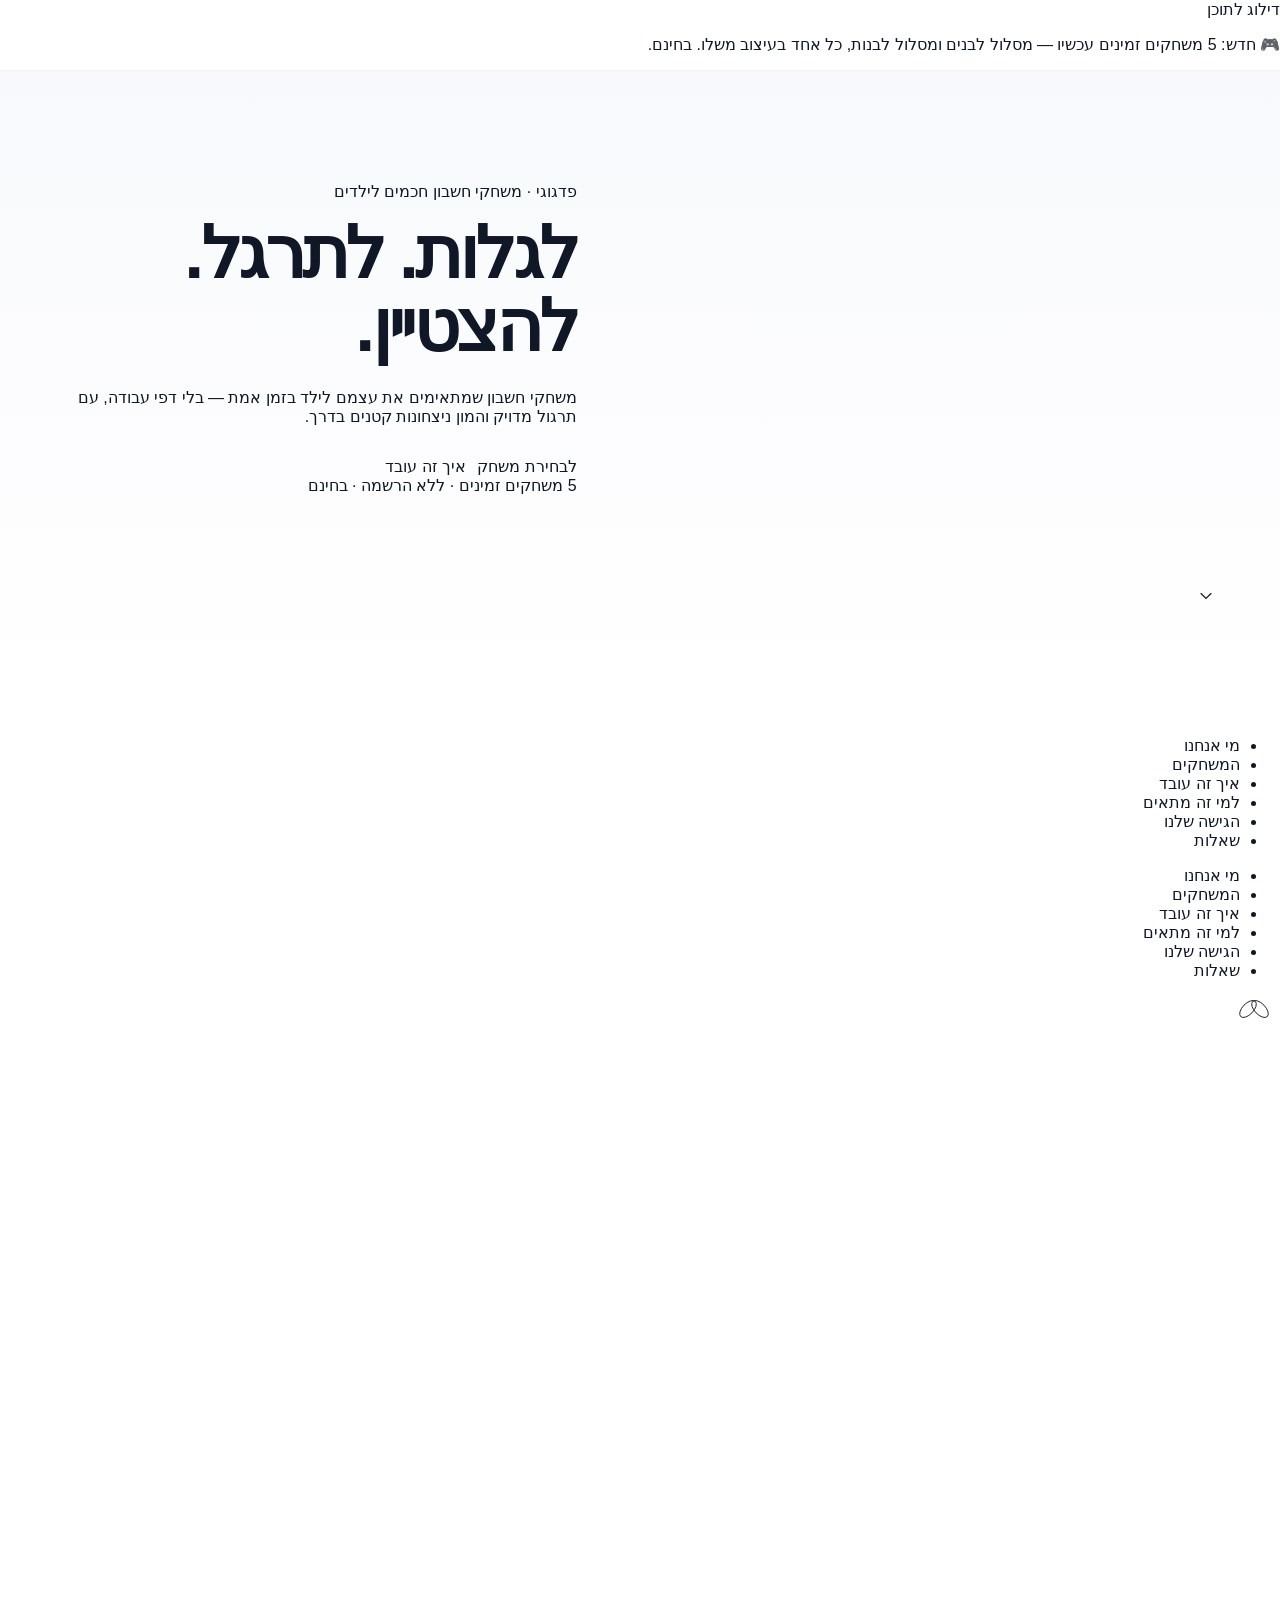
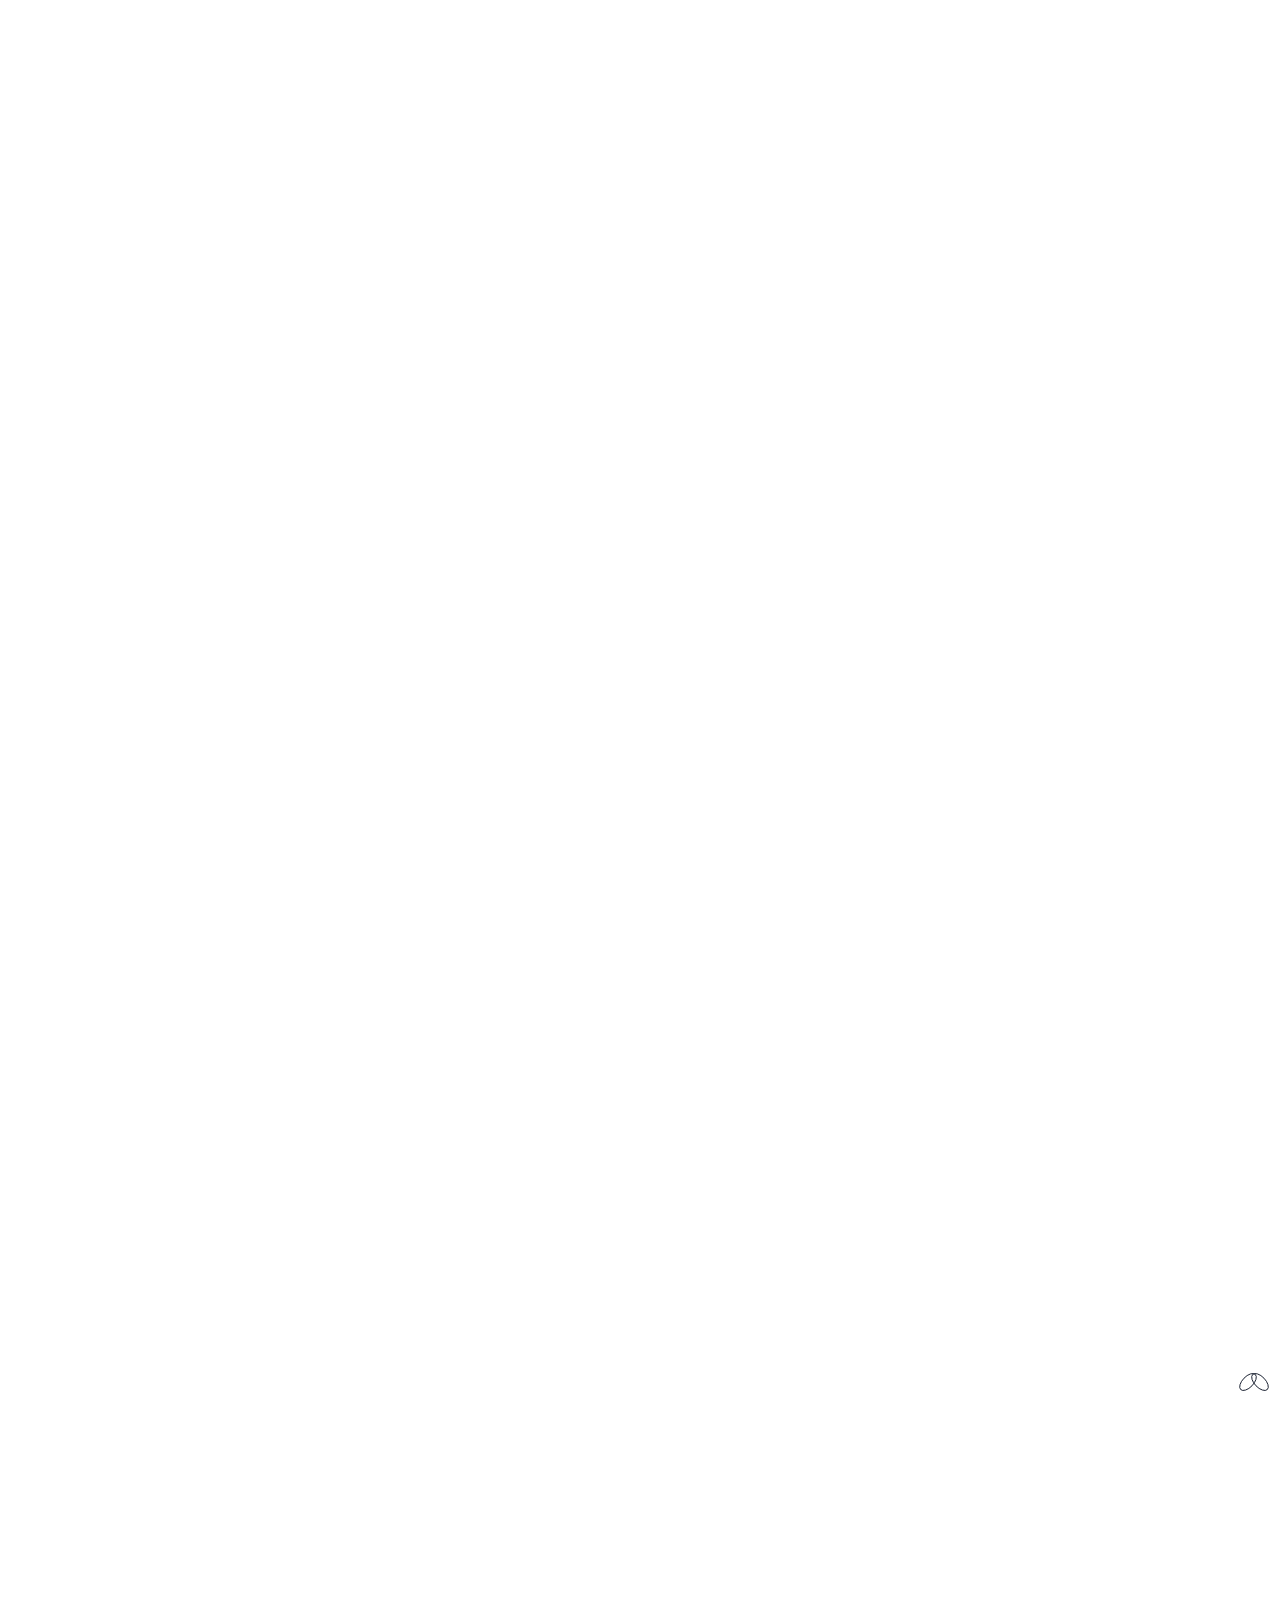
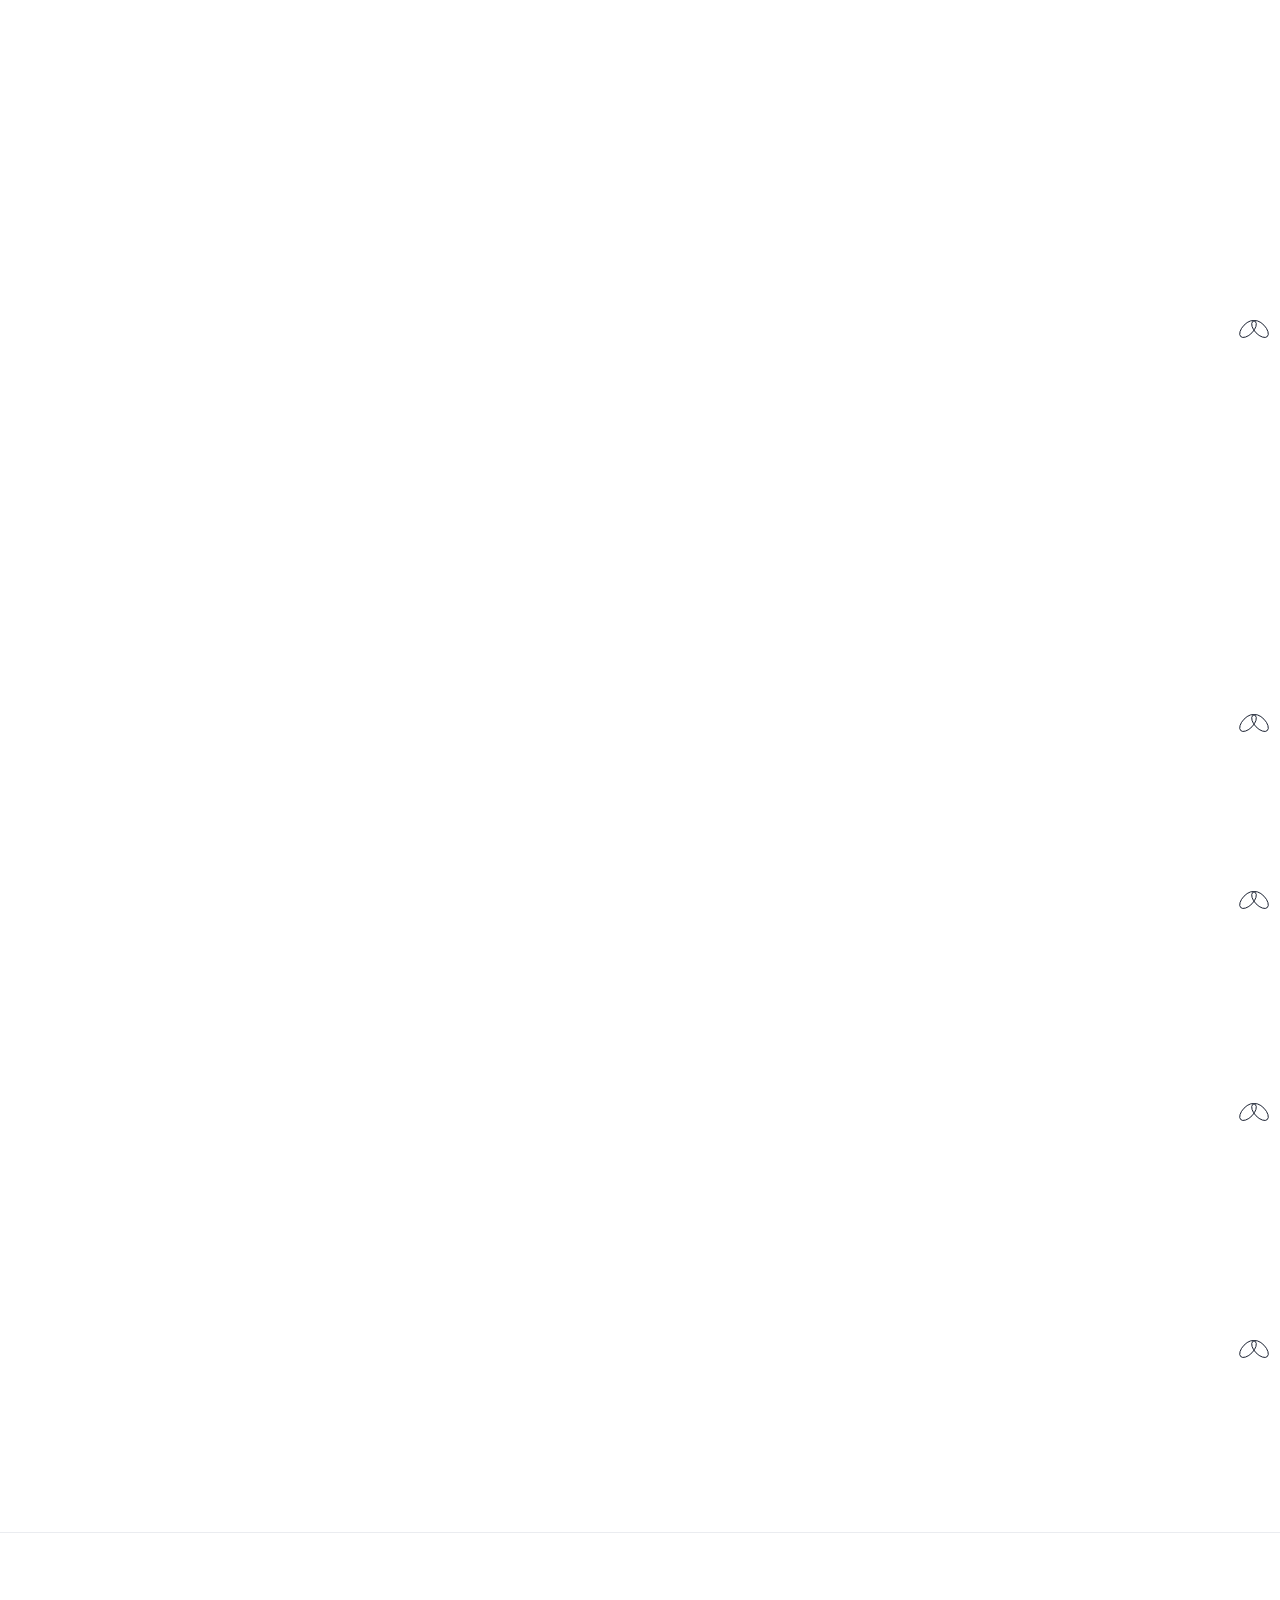
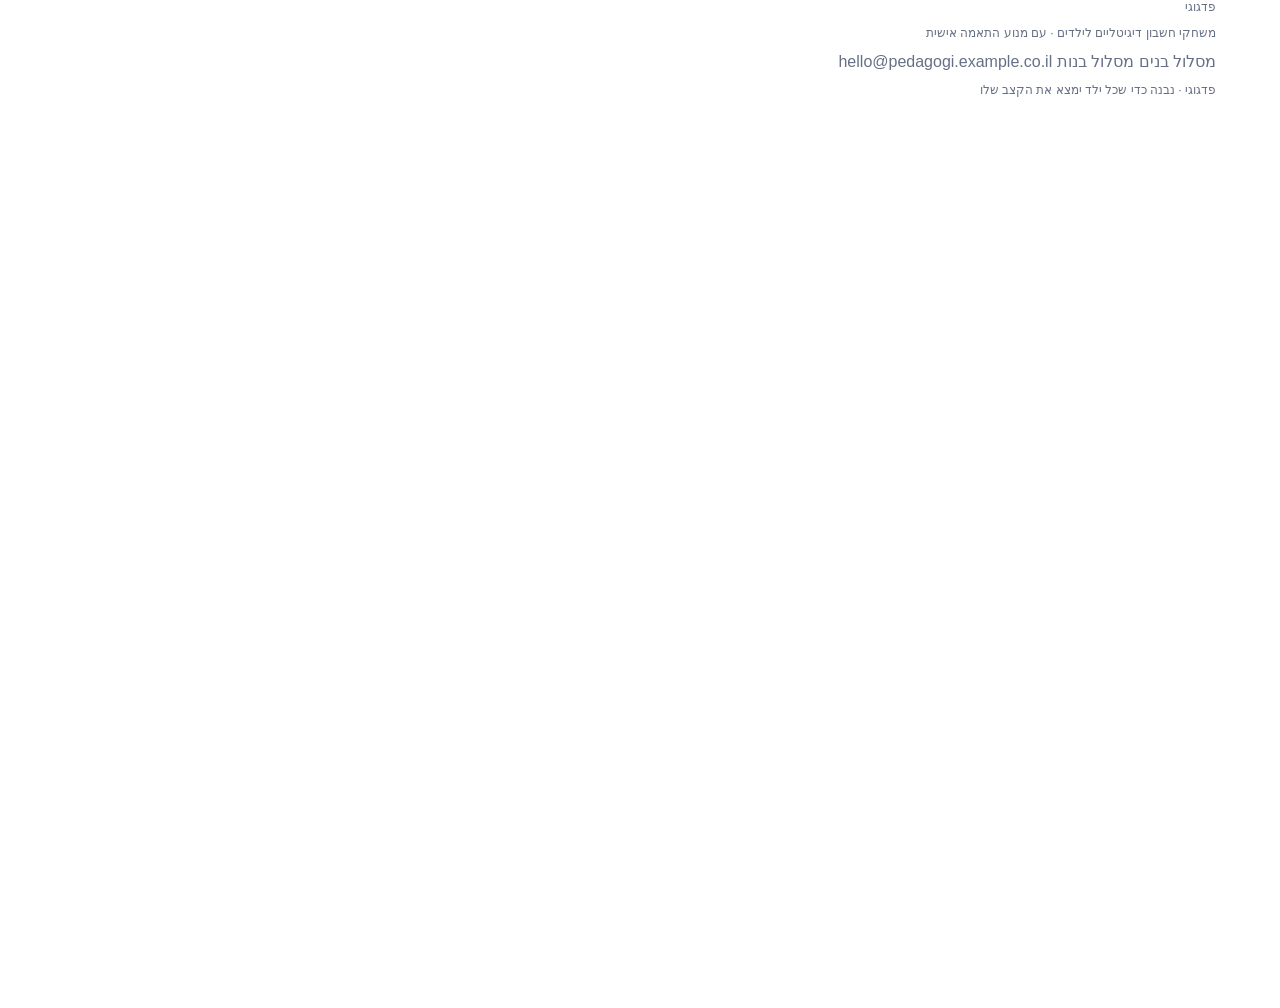
==== commit f3a8c913: "Create editorial hero experiment" ====
--- a/index.html
+++ b/index.html
@@ -20,48 +20,40 @@
     <p>🎮 חדש: 5 משחקים זמינים עכשיו — מסלול לבנים ומסלול לבנות, כל אחד בעיצוב משלו. בחינם.</p>
   </div>
 
-  <header class="hero">
-    <div class="hero-canvas-wrap">
+  <header class="hero hero--editorial">
+    <div class="hero-canvas-wrap hero-canvas-wrap--editorial">
       <canvas id="hero-canvas" aria-hidden="true"></canvas>
     </div>
 
-    <div class="hero-content">
-      <p class="rise-in hero-kicker" style="animation-delay:.5s" aria-hidden="true">
-        <span class="hero-kicker-line hero-kicker-line--start"></span>
-        <span class="hero-kicker-word-wrap">
-          <span class="hero-kicker-word" id="kicker-inhale">לומדים</span>
-          <span class="hero-kicker-word" id="kicker-exhale">מתרגלים</span>
-        </span>
-        <span class="hero-kicker-line hero-kicker-line--end"></span>
+    <div class="hero-content hero-content--editorial">
+      <p class="rise-in hero-kicker hero-kicker--editorial" style="animation-delay:.35s">פדגוגי · משחקי חשבון חכמים לילדים</p>
+
+      <h1 class="hero-title hero-title--editorial" aria-label="לגלות. לתרגל. להצטיין.">
+        <span class="hero-line rise-in" style="animation-delay:.5s">לגלות.</span>
+        <span class="hero-line rise-in" style="animation-delay:.68s">לתרגל.</span>
+        <span class="hero-line hero-line--accent rise-in" style="animation-delay:.86s">להצטיין.</span>
+      </h1>
+
+      <p class="rise-in hero-lede hero-lede--editorial" style="animation-delay:1.04s">
+        משחקי חשבון שמתאימים את עצמם לילד בזמן אמת — בלי דפי עבודה,
+        עם תרגול מדויק והמון ניצחונות קטנים בדרך.
       </p>
 
-      <h1 class="rise-in hero-title" style="animation-delay:.7s">
-        לגלות. לתרגל. <span class="text-dawn">להצטיין.</span>
-      </h1>
-
-      <p class="rise-in hero-lede" style="animation-delay:.95s">
-        פדגוגי — משחקי חשבון חכמים לילדים, עם מנוע התאמה אישית שמזהה בדיוק
-        איפה כל ילד צריך עוד תרגול. בלי דפי עבודה, עם המון ניצחונות קטנים בדרך.
-      </p>
-
-      <div class="rise-in hero-actions" style="animation-delay:1.15s">
-        <a href="support.html" class="btn btn--primary breathes-glow">לתמיכה סמלית בפרויקט</a>
+      <div class="rise-in hero-actions hero-actions--editorial" style="animation-delay:1.2s">
+        <a href="#games" class="btn btn--primary breathes-glow">לבחירת משחק</a>
         <a href="#how" class="btn btn--quiet">איך זה עובד</a>
       </div>
 
-      <p class="rise-in hero-support-note" style="animation-delay:1.3s">
-        פדגוגי נשארת חינמית לילדים ולהורים. תמיכה סמלית מאפשרת לנו ליצור עוד משחקים
-        ולחזק ביטחון במספרים.
-      </p>
-
-      <a href="#games" class="rise-in hero-flash" style="animation-delay:1.35s">
-        <span class="hero-flash-tag">5 משחקים כבר כאן</span>
-        <span class="hero-flash-detail">מסלול לבנים ומסלול לבנות, כל אחד עם עיצוב וגיבורים משלו</span>
-        <span class="hero-flash-link">לבחירת מסלול</span>
-      </a>
-    </div>
-
-    <div class="rise-in hero-scroll-hint" style="animation-delay:1.7s" aria-hidden="true">
+      <div class="rise-in hero-meta" style="animation-delay:1.35s" aria-label="מידע קצר">
+        <span>5 משחקים זמינים</span>
+        <span aria-hidden="true">·</span>
+        <span>ללא הרשמה</span>
+        <span aria-hidden="true">·</span>
+        <span>בחינם</span>
+      </div>
+    </div>
+
+    <div class="rise-in hero-scroll-hint" style="animation-delay:1.55s" aria-hidden="true">
       <svg viewBox="0 0 24 24" width="20" height="20" fill="none" stroke="currentColor" stroke-width="1.4" stroke-linecap="round" class="drift-down">
         <path d="M6 9l6 6 6-6"/>
       </svg>
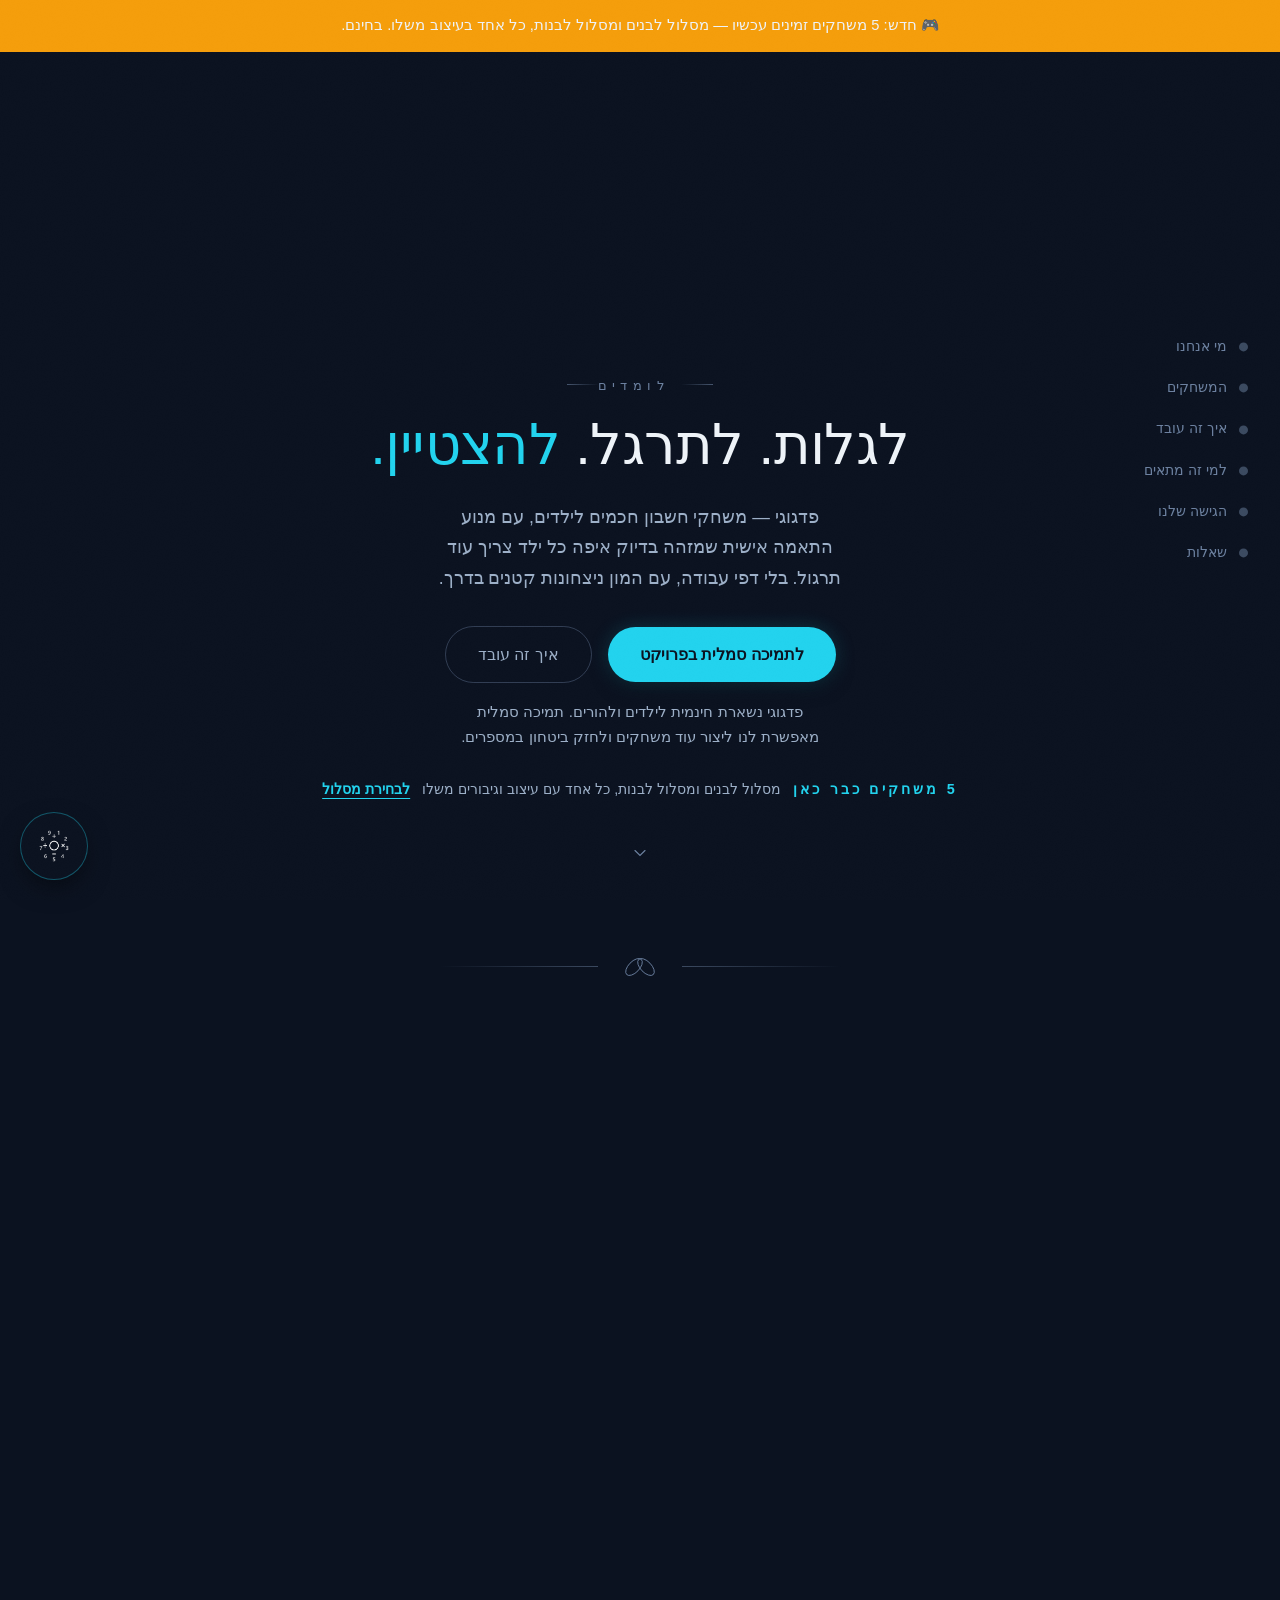
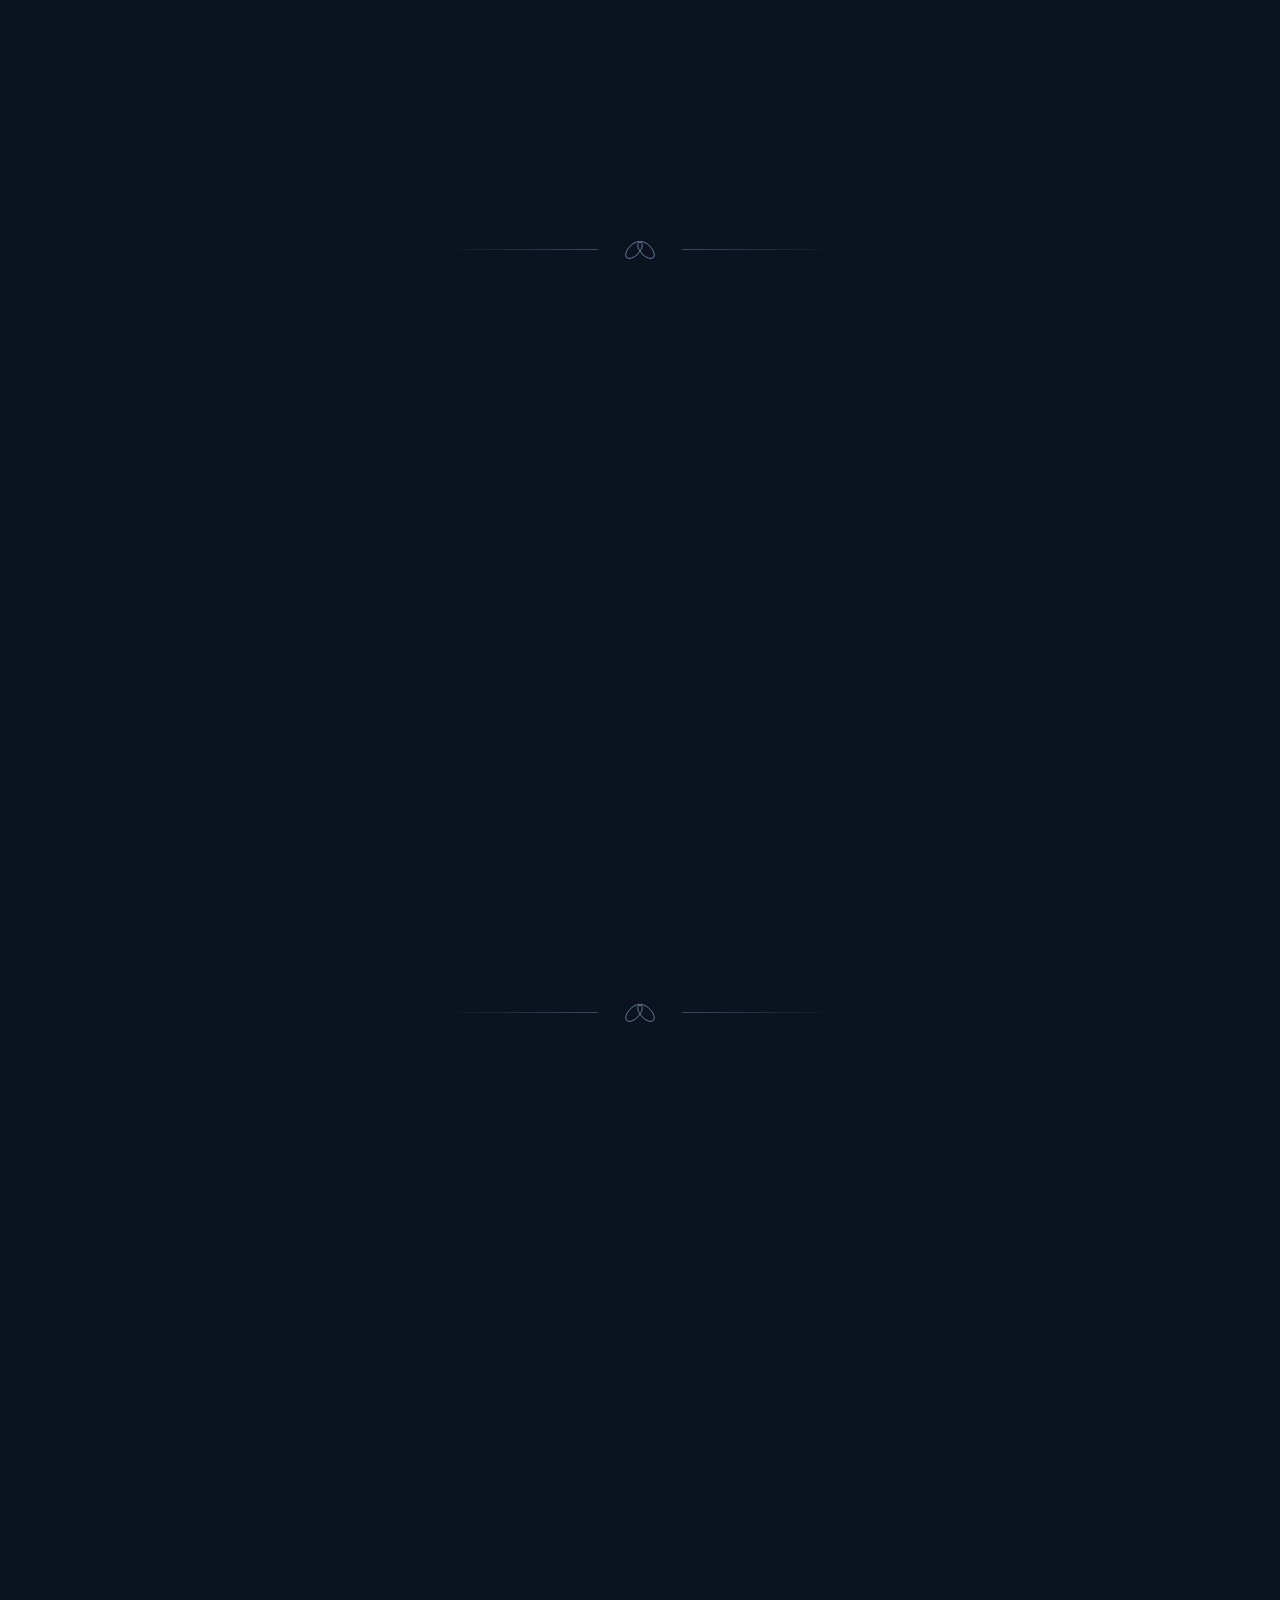
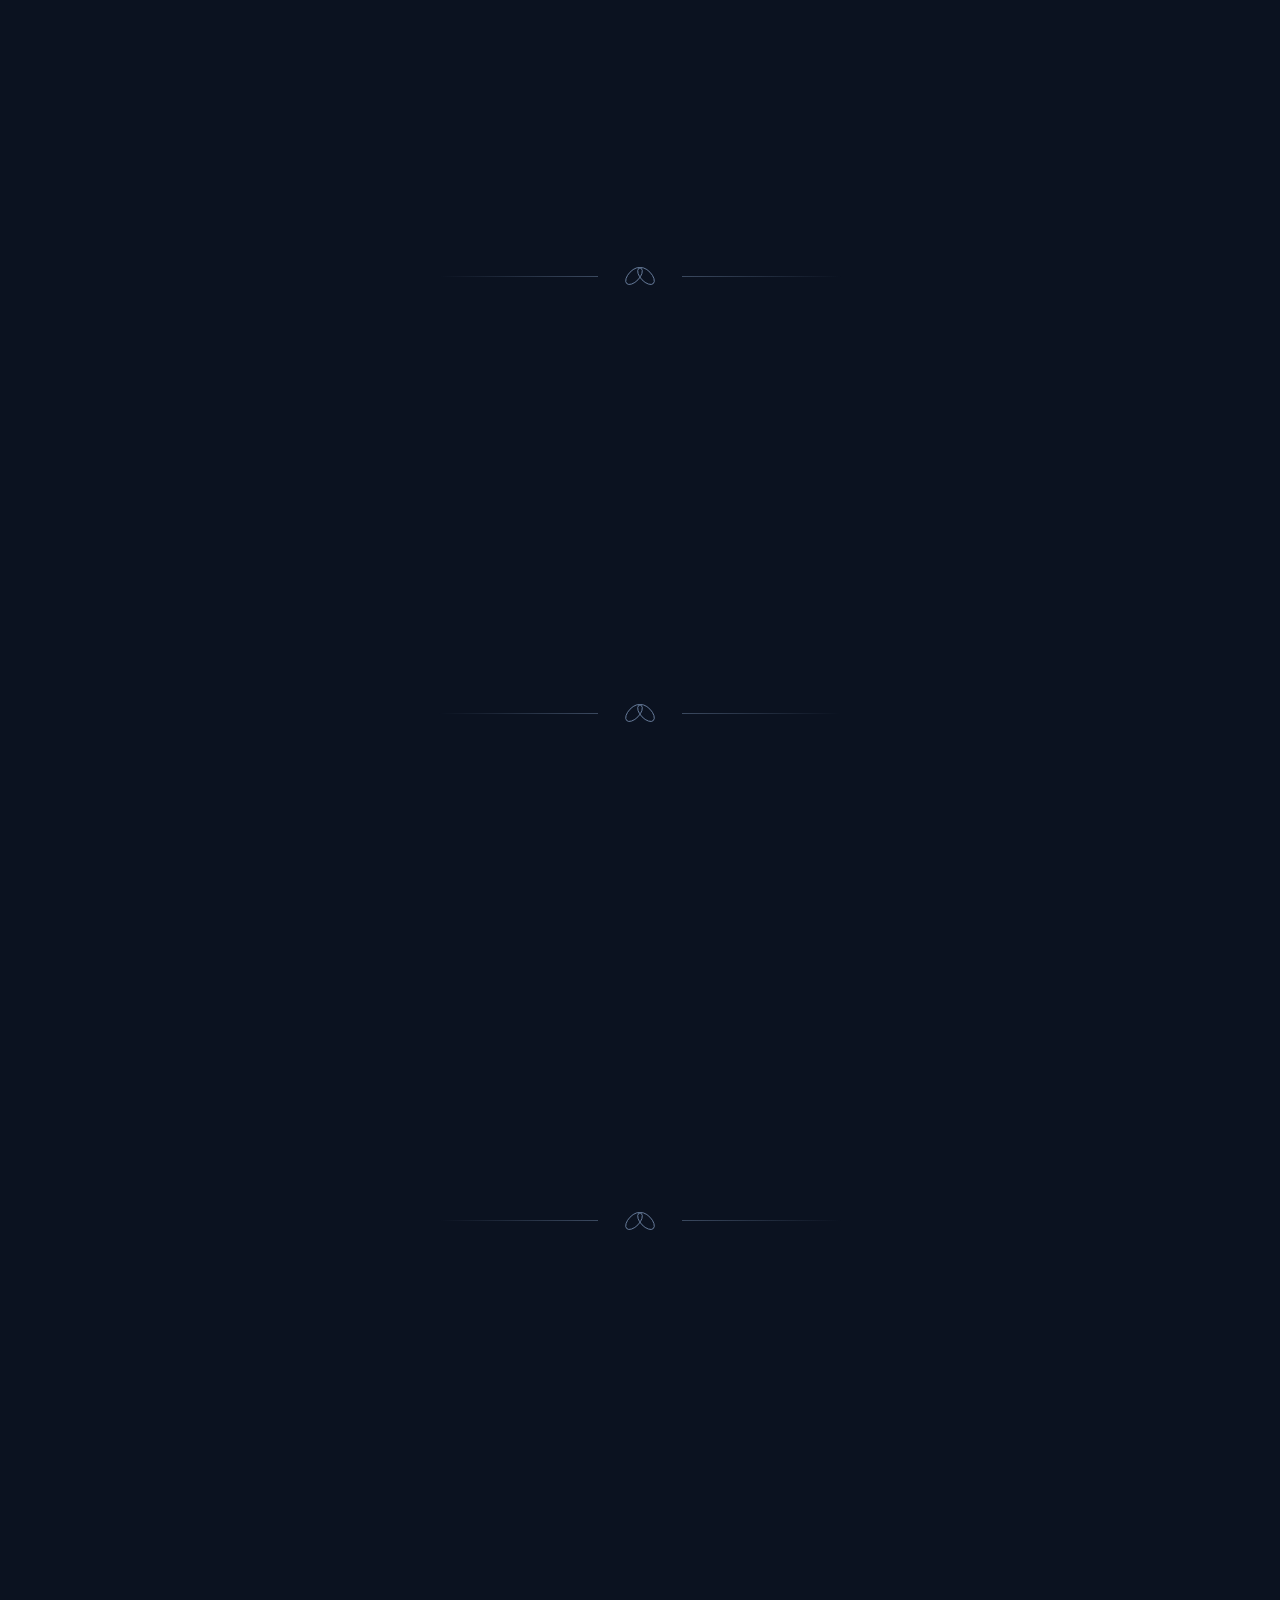
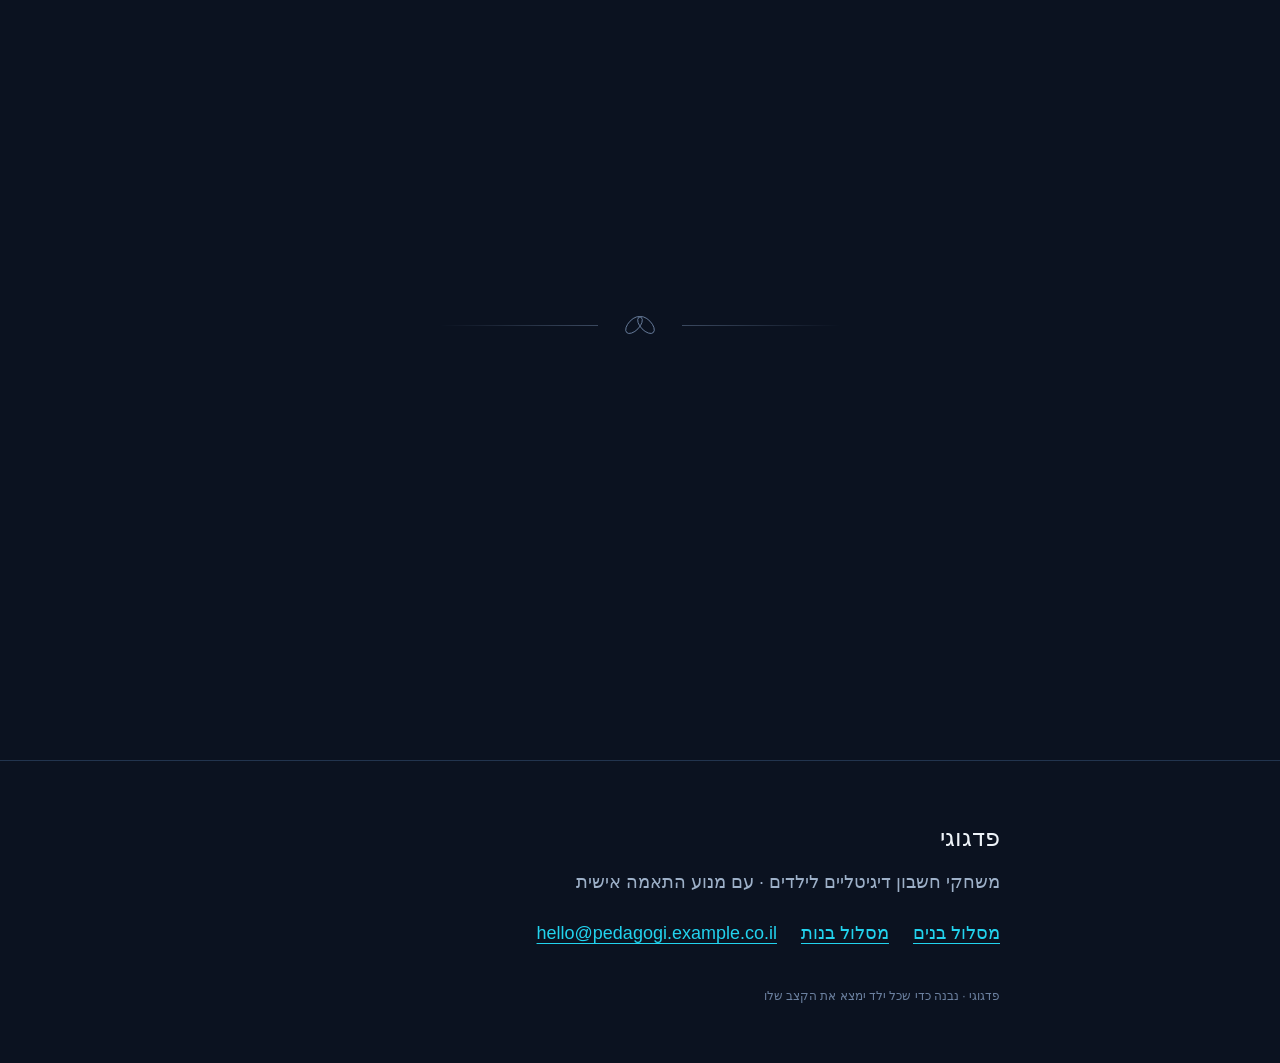
==== commit 7cb91046: "Restore original homepage before hero experiment" ====
--- a/index.html
+++ b/index.html
@@ -20,40 +20,48 @@
     <p>🎮 חדש: 5 משחקים זמינים עכשיו — מסלול לבנים ומסלול לבנות, כל אחד בעיצוב משלו. בחינם.</p>
   </div>
 
-  <header class="hero hero--editorial">
-    <div class="hero-canvas-wrap hero-canvas-wrap--editorial">
+  <header class="hero">
+    <div class="hero-canvas-wrap">
       <canvas id="hero-canvas" aria-hidden="true"></canvas>
     </div>
 
-    <div class="hero-content hero-content--editorial">
-      <p class="rise-in hero-kicker hero-kicker--editorial" style="animation-delay:.35s">פדגוגי · משחקי חשבון חכמים לילדים</p>
-
-      <h1 class="hero-title hero-title--editorial" aria-label="לגלות. לתרגל. להצטיין.">
-        <span class="hero-line rise-in" style="animation-delay:.5s">לגלות.</span>
-        <span class="hero-line rise-in" style="animation-delay:.68s">לתרגל.</span>
-        <span class="hero-line hero-line--accent rise-in" style="animation-delay:.86s">להצטיין.</span>
+    <div class="hero-content">
+      <p class="rise-in hero-kicker" style="animation-delay:.5s" aria-hidden="true">
+        <span class="hero-kicker-line hero-kicker-line--start"></span>
+        <span class="hero-kicker-word-wrap">
+          <span class="hero-kicker-word" id="kicker-inhale">לומדים</span>
+          <span class="hero-kicker-word" id="kicker-exhale">מתרגלים</span>
+        </span>
+        <span class="hero-kicker-line hero-kicker-line--end"></span>
+      </p>
+
+      <h1 class="rise-in hero-title" style="animation-delay:.7s">
+        לגלות. לתרגל. <span class="text-dawn">להצטיין.</span>
       </h1>
 
-      <p class="rise-in hero-lede hero-lede--editorial" style="animation-delay:1.04s">
-        משחקי חשבון שמתאימים את עצמם לילד בזמן אמת — בלי דפי עבודה,
-        עם תרגול מדויק והמון ניצחונות קטנים בדרך.
+      <p class="rise-in hero-lede" style="animation-delay:.95s">
+        פדגוגי — משחקי חשבון חכמים לילדים, עם מנוע התאמה אישית שמזהה בדיוק
+        איפה כל ילד צריך עוד תרגול. בלי דפי עבודה, עם המון ניצחונות קטנים בדרך.
       </p>
 
-      <div class="rise-in hero-actions hero-actions--editorial" style="animation-delay:1.2s">
-        <a href="#games" class="btn btn--primary breathes-glow">לבחירת משחק</a>
+      <div class="rise-in hero-actions" style="animation-delay:1.15s">
+        <a href="support.html" class="btn btn--primary breathes-glow">לתמיכה סמלית בפרויקט</a>
         <a href="#how" class="btn btn--quiet">איך זה עובד</a>
       </div>
 
-      <div class="rise-in hero-meta" style="animation-delay:1.35s" aria-label="מידע קצר">
-        <span>5 משחקים זמינים</span>
-        <span aria-hidden="true">·</span>
-        <span>ללא הרשמה</span>
-        <span aria-hidden="true">·</span>
-        <span>בחינם</span>
-      </div>
-    </div>
-
-    <div class="rise-in hero-scroll-hint" style="animation-delay:1.55s" aria-hidden="true">
+      <p class="rise-in hero-support-note" style="animation-delay:1.3s">
+        פדגוגי נשארת חינמית לילדים ולהורים. תמיכה סמלית מאפשרת לנו ליצור עוד משחקים
+        ולחזק ביטחון במספרים.
+      </p>
+
+      <a href="#games" class="rise-in hero-flash" style="animation-delay:1.35s">
+        <span class="hero-flash-tag">5 משחקים כבר כאן</span>
+        <span class="hero-flash-detail">מסלול לבנים ומסלול לבנות, כל אחד עם עיצוב וגיבורים משלו</span>
+        <span class="hero-flash-link">לבחירת מסלול</span>
+      </a>
+    </div>
+
+    <div class="rise-in hero-scroll-hint" style="animation-delay:1.7s" aria-hidden="true">
       <svg viewBox="0 0 24 24" width="20" height="20" fill="none" stroke="currentColor" stroke-width="1.4" stroke-linecap="round" class="drift-down">
         <path d="M6 9l6 6 6-6"/>
       </svg>
--- a/style.css
+++ b/style.css
@@ -1 +1,1520 @@
-:root{--ink:#101828;--muted:#667085;--soft:#f6f7f9;--line:#e5e7eb;--blue:#3157d5;--white:#fff}*{box-sizing:border-box}html{scroll-behavior:smooth}body{margin:0;font-family:Heebo,Arial,sans-serif;color:var(--ink);background:#fff;overflow-x:hidden}a{color:inherit;text-decoration:none}button,input,select{font:inherit}.nav{height:78px;max-width:1440px;margin:auto;padding:0 32px;display:grid;grid-template-columns:1fr auto 1fr;align-items:center}.logo{display:flex;align-items:center;gap:10px;justify-self:start;font-size:21px}.logo span{width:36px;height:36px;display:grid;place-items:center;border-radius:11px;background:#101828;color:#fff;font-weight:900}.nav nav{display:flex;gap:30px;font-size:14px;font-weight:600;color:#475467}.nav-support{justify-self:end;font-size:13px;font-weight:700;border:1px solid #d0d5dd;border-radius:10px;padding:10px 15px}.hero{min-height:650px;background:linear-gradient(180deg,#f8f9fc,#fff);display:grid;grid-template-columns:1fr .9fr;align-items:center;gap:70px;padding:85px max(5vw,30px) 100px;border-top:1px solid #f0f1f3}.hero-copy{max-width:720px;justify-self:end}.eyebrow{font-size:13px;font-weight:800;color:var(--blue);display:inline-block;margin-bottom:16px}.hero h1{font-size:clamp(54px,5.6vw,86px);line-height:1.02;letter-spacing:-.05em;margin:0 0 25px}.hero h1 em{font-style:normal;color:var(--blue)}.hero-copy>p{font-size:20px;line-height:1.7;color:#475467;max-width:660px;margin:0}.hero-actions{display:flex;gap:11px;margin-top:31px}.button{min-height:52px;padding:0 21px;border-radius:11px;display:inline-flex;align-items:center;justify-content:center;font-weight:800;font-size:14px}.primary{background:var(--blue);color:#fff;box-shadow:0 8px 20px #3157d526}.secondary{background:#fff;border:1px solid #d0d5dd}.proof{display:flex;align-items:center;gap:13px;margin-top:30px;color:#667085;font-size:13px}.proof i{width:4px;height:4px;border-radius:50%;background:#98a2b3}.hero-visual{position:relative;max-width:620px;width:100%;justify-self:start}.browser{background:#fff;border:1px solid #dfe3e9;border-radius:18px;box-shadow:0 30px 70px #10182818;overflow:hidden;transform:perspective(1000px) rotateY(-4deg) rotateX(1deg)}.browser-top{height:48px;background:#f7f8fa;border-bottom:1px solid #eaecf0;display:flex;align-items:center;gap:6px;padding:0 15px}.browser-top i{width:8px;height:8px;border-radius:50%;background:#d0d5dd}.browser-top span{margin-right:auto;margin-left:auto;color:#98a2b3;font-size:11px}.browser-body{padding:34px}.mini-title{font-size:22px;font-weight:800;margin-bottom:20px}.mini-row{display:grid;grid-template-columns:1fr 1fr;gap:12px}.mini-row>div{border:1px solid #eaecf0;border-radius:14px;padding:20px}.mini-row small{display:block;color:#667085}.mini-row b{display:block;margin:8px 0 3px}.mini-row span{font-size:12px;color:var(--blue)}.mini-progress{height:7px;background:#eef1f5;border-radius:9px;margin-top:25px;overflow:hidden}.mini-progress span{display:block;width:68%;height:100%;background:var(--blue);border-radius:9px}.floating-note{position:absolute;background:#fff;border:1px solid #e4e7ec;border-radius:13px;padding:13px 17px;box-shadow:0 15px 35px #10182812;display:flex;align-items:center;gap:10px}.floating-note b{font-size:23px;color:var(--blue)}.floating-note span{font-size:12px;color:#667085}.n1{left:-30px;bottom:-25px}.n2{right:-25px;top:-28px}.trust-strip{min-height:54px;border-top:1px solid #eaecf0;border-bottom:1px solid #eaecf0;display:flex;align-items:center;justify-content:center;gap:18px;color:#667085;font-size:12px;background:#fcfcfd}.games{max-width:1320px;margin:auto;padding:115px 30px}.section-heading{max-width:760px;margin-bottom:34px}.section-heading h2,.approach h2,.parent-note h2,.updates h2,.support h2{font-size:clamp(38px,4vw,58px);line-height:1.08;letter-spacing:-.035em;margin:0 0 18px}.section-heading p,.approach-copy>p,.parent-note>p,.updates>div>p,.support p{font-size:17px;line-height:1.75;color:var(--muted)}.filterbar{display:flex;gap:8px;margin-bottom:25px}.filterbar button{border:1px solid #d0d5dd;background:#fff;border-radius:9px;padding:9px 15px;color:#475467;font-weight:700;cursor:pointer}.filterbar button.active{background:#101828;color:#fff;border-color:#101828}.game-list{display:grid;grid-template-columns:1fr 1fr;gap:18px}.game-card{border:1px solid #e4e7ec;border-radius:18px;overflow:hidden;background:#fff;display:grid;grid-template-columns:42% 58%;min-height:310px;transition:.25s}.game-card:hover{transform:translateY(-4px);box-shadow:0 18px 45px #10182812;border-color:#d0d5dd}.game-preview{position:relative;overflow:hidden;min-height:310px}.preview-label{position:absolute;z-index:5;right:15px;top:15px;background:#ffffffdd;backdrop-filter:blur(8px);border-radius:7px;padding:6px 9px;font-size:10px;font-weight:800;color:#344054}.forest{background:linear-gradient(#bde9ef 0 52%,#9dd594 52%)}.forest-art i{position:absolute;bottom:-20px;width:95px;height:180px;background:#31775a;border-radius:50% 50% 15px 15px}.forest-art i:nth-child(1){right:10%}.forest-art i:nth-child(2){left:5%;height:140px;background:#4a9168}.forest-art i:nth-child(3){left:38%;height:110px;background:#2b6a50}.forest-art b,.football-art b,.camera-art b,.gloss-art b{position:absolute;font-size:31px;left:50%;top:43%;transform:translate(-50%,-50%);background:#fff;border-radius:11px;padding:7px 12px;box-shadow:0 10px 25px #10182820}.football{background:linear-gradient(145deg,#2a956a,#12604a)}.field{position:absolute;width:120%;height:70%;bottom:-35%;left:-10%;border:2px solid #ffffff70;border-radius:50%;box-shadow:0 0 0 55px #ffffff0b}.football-art span{position:absolute;font-size:48px;left:16%;bottom:18%}.cubes{background:#dfe77b}.cube-art i{font-style:normal;position:absolute;width:72px;height:72px;display:grid;place-items:center;border-radius:14px;background:#1d2939;color:#fff;font-size:25px;font-weight:900;box-shadow:8px 10px 0 #0001}.cube-art i:nth-child(1){top:24%;right:17%;transform:rotate(8deg)}.cube-art i:nth-child(2){top:52%;left:16%;background:#fff;color:#111;transform:rotate(-7deg)}.cube-art i:nth-child(3){bottom:10%;right:35%;background:#4f46c8}.cube-art i:nth-child(4){top:13%;left:12%;background:#d75f54}.photo{background:linear-gradient(145deg,#e6b3ce,#aa92cf)}.lens{position:absolute;width:130px;height:130px;border-radius:50%;background:radial-gradient(circle,#a3e6eb 0,#324468 27%,#171a25 49%,#d9dce3 51%,#555b65 59%,#17191e 60%);left:50%;top:50%;transform:translate(-50%,-50%);box-shadow:0 20px 35px #402a4650}.camera-art b{top:18%;left:25%;font-size:17px}.gloss{background:linear-gradient(145deg,#ead5e2,#c8a4be)}.gloss-art i{position:absolute;width:50px;height:175px;border-radius:25px 25px 12px 12px;background:linear-gradient(90deg,#9d315e,#e87aa9 48%,#f5c3d8 60%,#a63563);left:50%;top:50%;transform:translate(-50%,-50%) rotate(10deg);box-shadow:0 20px 35px #58304735}.gloss-art b{top:22%;left:24%;font-size:17px}.game-content{padding:26px 27px;display:flex;flex-direction:column}.meta{display:flex;gap:7px;flex-wrap:wrap}.meta span,.skills span{font-size:10px;border-radius:7px;background:#f2f4f7;color:#475467;padding:5px 8px;font-weight:700}.game-content h3{font-size:26px;margin:13px 0 7px}.game-content p{font-size:14px;line-height:1.65;color:#667085;margin:0 0 16px}.skills{display:flex;gap:6px;flex-wrap:wrap}.enter{margin-top:auto;padding-top:20px;font-size:13px;color:var(--blue)}.enter span{display:inline-block;transition:.2s}.game-card:hover .enter span{transform:translateX(-4px)}.approach{background:#f7f8fa;padding:110px max(5vw,30px);display:grid;grid-template-columns:.8fr 1.2fr;gap:100px}.approach-copy{max-width:600px;justify-self:end}.principles{display:grid;grid-template-columns:repeat(3,1fr);gap:12px;max-width:760px}.principles article{background:#fff;border:1px solid #e4e7ec;border-radius:16px;padding:26px}.principles article>span{font-size:11px;color:var(--blue);font-weight:900}.principles h3{font-size:20px;margin:35px 0 8px}.principles p{font-size:13px;line-height:1.65;color:#667085;margin:0}.parent-note{max-width:1260px;margin:110px auto;padding:55px 60px;border:1px solid #e4e7ec;border-radius:18px;display:grid;grid-template-columns:1fr 1fr;gap:80px;align-items:center}.parent-note h2{font-size:38px;margin:0}.parent-note>p{margin:0}.updates{max-width:1260px;margin:0 auto 35px;background:#101828;color:#fff;border-radius:20px;padding:65px;display:grid;grid-template-columns:1fr .85fr;gap:80px;align-items:center}.updates .eyebrow{color:#9db0ff}.updates>div>p{color:#b8c0cf}.updates form{display:grid;grid-template-columns:1fr .65fr;gap:9px}.updates label{background:#fff;border-radius:10px;padding:8px 12px;color:#101828}.updates label span{display:block;font-size:9px;color:#667085;font-weight:800}.updates input,.updates select{width:100%;border:0;outline:0;background:transparent}.updates button{grid-column:1/-1;border:0;border-radius:10px;background:#fff;color:#101828;min-height:50px;font-weight:800;cursor:pointer}.updates small,.updates #formMessage{grid-column:1/-1;text-align:center;color:#98a2b3;font-size:10px}.support{max-width:1260px;margin:0 auto 100px;padding:55px 0;border-bottom:1px solid #eaecf0;display:flex;align-items:end;justify-content:space-between;gap:60px}.support h2{font-size:38px}.support p{max-width:700px}.support>a{white-space:nowrap;border:1px solid #d0d5dd;border-radius:10px;padding:12px 17px;font-weight:800;font-size:13px}footer{border-top:1px solid #eaecf0;padding:55px max(5vw,30px) 30px;display:grid;grid-template-columns:1fr auto 1fr;align-items:center;gap:30px;color:#667085}footer>div p{font-size:12px}footer nav{display:flex;gap:20px;font-size:12px}footer small{justify-self:end}.reveal{opacity:0;transform:translateY(18px);transition:opacity .65s,transform .65s}.reveal.visible{opacity:1;transform:none}.game-card[hidden]{display:none}@media(max-width:980px){.nav{grid-template-columns:1fr 1fr}.nav nav{display:none}.hero{grid-template-columns:1fr;padding-top:80px}.hero-copy,.hero-visual{justify-self:center}.game-list{grid-template-columns:1fr}.approach,.updates{grid-template-columns:1fr}.approach-copy{justify-self:start}.principles{max-width:none}.parent-note{margin-inline:25px}.support{margin-inline:25px}footer{grid-template-columns:1fr;text-align:center}footer small{justify-self:center}footer nav{justify-content:center}}@media(max-width:650px){.nav{height:68px;padding-inline:16px}.nav-support{font-size:11px;padding:8px 10px}.hero{padding:65px 18px 75px;gap:60px}.hero h1{font-size:49px}.hero-copy>p{font-size:17px}.hero-actions{flex-direction:column;align-items:stretch}.proof{flex-wrap:wrap}.hero-visual{width:92%}.browser-body{padding:20px}.mini-row{grid-template-columns:1fr}.floating-note{display:none}.trust-strip{padding:12px 18px;flex-wrap:wrap}.games{padding:80px 16px}.game-card{grid-template-columns:1fr}.game-preview{min-height:220px}.section-heading h2,.approach h2,.updates h2{font-size:38px}.principles{grid-template-columns:1fr}.approach{padding:75px 18px;gap:40px}.parent-note{margin:70px 16px;padding:35px 24px;grid-template-columns:1fr;gap:15px}.updates{margin:0 16px 25px;padding:40px 22px;grid-template-columns:1fr;gap:30px}.updates form{grid-template-columns:1fr}.support{margin:0 16px 70px;padding:40px 0;flex-direction:column;align-items:flex-start}.support h2{font-size:34px}footer{padding-inline:18px}.filterbar{overflow:auto}.filterbar button{white-space:nowrap}}@media(prefers-reduced-motion:reduce){*{scroll-behavior:auto!important;transition:none!important}.reveal{opacity:1;transform:none}}+/* ---------------------------------------------
+   פדגוגי — שפה חזותית "מגרש הלמידה"
+   כחול-לילה עמוק של מגרש בערב, טורקיז חשמלי וענבר לפעולות ולתגמולים.
+   --------------------------------------------- */
+:root {
+  --night: #0b1220;
+  --night-soft: #0f1b30;
+  --night-lift: #16233d;
+  --seam: #22344e;
+  --ivory: #eef3f8;
+  --ivory-dim: #9db0c8;
+  --dusk: #6c81a0;
+  --dawn: #22d3ee;
+  --dawn-bright: #67e8f9;
+  --ember: #f59e0b;
+
+  /* רקע ההדר תמיד כהה, בלי קשר למסלול - כדי שהחלקיקים יבלטו */
+  --hero-bg: #0b1220;
+
+  /* נכתב ע"י JS: 0 בסוף נשיפה, 1 בשיא שאיפה */
+  --breath: 0;
+  /* נכתב ע"י JS לפי גלילה: 0 למעלה, 1 בהרשמה */
+  --sunrise: 0;
+
+  --font-display: 'Rubik', 'Segoe UI', sans-serif;
+  --font-body: 'Assistant', -apple-system, 'Segoe UI', Tahoma, sans-serif;
+}
+
+/* ---------------------------------------------
+   מסלול בנות - שפה חזותית "צילום פאן" / GLAM
+   רקע בהיר רב-גוני, ורוד וזהב, במקום הכחול-לילה הספורטיבי.
+   --------------------------------------------- */
+html[data-track="girls"] {
+  --night: #fef4fa;
+  --night-soft: #fdeef8;
+  --night-lift: #fce3f2;
+  --seam: #f6d3e8;
+  --ivory: #3a1f3d;
+  --ivory-dim: #8a5f80;
+  --dusk: #b98aa8;
+  --dawn: #ff2e9d;
+  --dawn-bright: #ff6fc0;
+  --ember: #d4af37;
+}
+
+* { box-sizing: border-box; }
+
+html { background: var(--night); }
+
+body {
+  isolation: isolate;
+  margin: 0;
+  background: var(--night);
+  color: var(--ivory);
+  font-family: var(--font-body);
+  font-size: 17px;
+  line-height: 1.75;
+  -webkit-font-smoothing: antialiased;
+  position: relative;
+}
+
+body::before {
+  content: "";
+  position: fixed;
+  inset: 0;
+  z-index: -1;
+  pointer-events: none;
+  opacity: var(--sunrise);
+  background:
+    radial-gradient(ellipse 120% 55% at 50% 108%, color-mix(in srgb, var(--dawn) 26%, transparent) 0%, color-mix(in srgb, var(--ember) 12%, transparent) 45%, transparent 75%),
+    linear-gradient(to top, color-mix(in srgb, var(--night-lift) 80%, var(--dawn) 20%) 0%, transparent 60%);
+  transition: opacity 0.2s linear;
+}
+
+body::after {
+  content: "";
+  position: fixed;
+  inset: 0;
+  z-index: 9999;
+  pointer-events: none;
+  opacity: 0.5;
+  background-image: url("data:image/svg+xml,%3Csvg xmlns='http://www.w3.org/2000/svg' width='140' height='140'%3E%3Cfilter id='n'%3E%3CfeTurbulence type='fractalNoise' baseFrequency='0.85' numOctaves='3' stitchTiles='stitch'/%3E%3CfeColorMatrix type='saturate' values='0'/%3E%3C/filter%3E%3Crect width='140' height='140' filter='url(%23n)' opacity='0.025'/%3E%3C/svg%3E");
+}
+
+h1, h2, h3 {
+  font-family: var(--font-display);
+  font-weight: 300;
+  line-height: 1.22;
+  letter-spacing: -0.01em;
+  margin: 0;
+}
+
+p { margin: 0; }
+
+a { color: inherit; text-decoration: none; }
+
+::selection {
+  background: color-mix(in srgb, var(--dawn) 40%, transparent);
+  color: var(--ivory);
+}
+
+:focus-visible {
+  outline: 2px solid var(--dawn);
+  outline-offset: 3px;
+  border-radius: 4px;
+}
+
+.skip-link {
+  position: absolute;
+  top: -100px;
+  right: 1rem;
+  z-index: 999;
+  background: var(--dawn);
+  color: var(--night);
+  font-weight: 600;
+  padding: 0.6rem 1.25rem;
+  border-radius: 999px;
+  transition: top 0.2s;
+}
+
+.skip-link:focus { top: 1rem; }
+
+.text-dawn { color: var(--dawn); }
+
+/* אור נר עוקב עכבר */
+.cursor-glow {
+  position: fixed;
+  top: 0;
+  left: 0;
+  z-index: 2;
+  height: 680px;
+  width: 680px;
+  pointer-events: none;
+  opacity: 0;
+  transition: opacity 0.7s;
+  background: radial-gradient(circle, color-mix(in srgb, var(--dawn) 9%, transparent) 0%, color-mix(in srgb, var(--ember) 4%, transparent) 38%, transparent 68%);
+  mix-blend-mode: screen;
+  transform: translate3d(-340px, -340px, 0);
+}
+
+/* הודעת עדכון */
+.announcement {
+  position: relative;
+  z-index: 41;
+  background-color: var(--ember);
+  color: var(--ivory);
+  text-align: center;
+  padding: 0.9rem 1.25rem;
+}
+
+.announcement p {
+  font-size: 0.92rem;
+  line-height: 1.6;
+}
+
+/* ---------------- כותרת ---------------- */
+
+.hero {
+  position: relative;
+  display: flex;
+  flex-direction: column;
+  min-height: calc(100dvh - 6rem);
+  overflow: hidden;
+  background: var(--hero-bg);
+}
+
+.hero-canvas-wrap {
+  position: relative;
+  flex: 1;
+  min-height: 220px;
+  width: 100%;
+}
+
+#hero-canvas {
+  position: absolute;
+  inset: 0;
+  width: 100%;
+  height: 100%;
+  pointer-events: none;
+}
+
+.hero-content {
+  flex-shrink: 0;
+  display: flex;
+  flex-direction: column;
+  align-items: center;
+  max-width: 48rem;
+  margin: 0 auto;
+  padding: 0.5rem 1.5rem 2.5rem;
+  text-align: center;
+}
+
+@keyframes rise-in {
+  from { opacity: 0; transform: translateY(18px); }
+  to { opacity: 1; transform: translateY(0); }
+}
+
+.rise-in { animation: rise-in 1.1s cubic-bezier(0.22, 0.61, 0.36, 1) both; }
+
+.hero-kicker {
+  display: inline-flex;
+  align-items: center;
+  gap: 0.75rem;
+  font-size: 13px;
+  letter-spacing: 0.42em;
+  color: var(--dusk);
+}
+
+.hero-kicker-line {
+  height: 1px;
+  width: 2rem;
+}
+
+.hero-kicker-line--start { background: linear-gradient(to left, color-mix(in srgb, var(--dusk) 60%, transparent), transparent); }
+.hero-kicker-line--end { background: linear-gradient(to right, color-mix(in srgb, var(--dusk) 60%, transparent), transparent); }
+
+.hero-kicker-word-wrap {
+  position: relative;
+  display: inline-block;
+  height: 1.4em;
+  min-width: 4.5em;
+}
+
+.hero-kicker-word {
+  position: absolute;
+  inset: 0;
+  transition: opacity 1s;
+}
+
+#kicker-exhale { opacity: 0; }
+
+.hero-title {
+  margin-top: 1.25rem;
+  font-size: 2.5rem;
+  line-height: 1.15;
+  color: var(--ivory);
+  text-wrap: balance;
+}
+
+.hero-lede {
+  margin: 1.5rem auto 0;
+  max-width: 34rem;
+  font-size: 1.1rem;
+  color: var(--ivory-dim);
+  text-wrap: balance;
+}
+
+.hero-actions {
+  margin-top: 2rem;
+  display: flex;
+  flex-wrap: wrap;
+  align-items: center;
+  justify-content: center;
+  gap: 1rem;
+}
+
+.hero-support-note {
+  max-width: 35rem;
+  margin: 1rem auto 0;
+  color: var(--ivory-dim);
+  font-size: 0.95rem;
+  line-height: 1.65;
+  text-wrap: balance;
+}
+
+.btn {
+  display: inline-flex;
+  align-items: center;
+  justify-content: center;
+  border-radius: 999px;
+  padding: 0.85rem 2rem;
+  font-size: 1rem;
+  font-family: var(--font-body);
+  cursor: pointer;
+  border: none;
+  transition: background-color 0.3s, border-color 0.3s, color 0.3s;
+  will-change: transform;
+}
+
+.btn--primary {
+  background: var(--dawn);
+  color: var(--night);
+  font-weight: 600;
+}
+
+.btn--primary:hover { background: var(--dawn-bright); }
+
+.btn--quiet {
+  background: transparent;
+  border: 1px solid color-mix(in srgb, var(--dusk) 40%, transparent);
+  color: var(--ivory-dim);
+}
+
+.btn--quiet:hover {
+  border-color: color-mix(in srgb, var(--dawn) 60%, transparent);
+  color: var(--ivory);
+}
+
+.breathes-glow {
+  box-shadow:
+    0 0 calc(18px + var(--breath) * 26px) color-mix(in srgb, var(--dawn) calc(18% + var(--breath) * 22%), transparent),
+    0 6px 24px -8px rgba(0, 0, 0, 0.6);
+}
+
+.hero-flash {
+  margin-top: 1.75rem;
+  display: flex;
+  flex-wrap: wrap;
+  align-items: center;
+  justify-content: center;
+  gap: 0.25rem 0.75rem;
+  font-size: 0.9rem;
+}
+
+.hero-flash-tag {
+  font-weight: 600;
+  letter-spacing: 0.22em;
+  color: var(--dawn);
+}
+
+.hero-flash-detail { color: var(--ivory-dim); }
+
+.hero-flash-link {
+  font-weight: 600;
+  color: var(--dawn);
+  text-decoration: underline;
+  text-underline-offset: 4px;
+  transition: color 0.3s;
+}
+
+.hero-flash:hover .hero-flash-link { color: var(--dawn-bright); }
+
+.hero-scroll-hint {
+  flex-shrink: 0;
+  padding-bottom: 1.5rem;
+  text-align: center;
+  color: var(--dusk);
+}
+
+@keyframes drift-down {
+  0%, 100% { transform: translateY(0); opacity: 0.55; }
+  50% { transform: translateY(7px); opacity: 1; }
+}
+
+.drift-down { animation: drift-down 4s ease-in-out infinite; }
+
+/* ---------------- ניווט הנשימה ---------------- */
+
+.breath-nav-mobile {
+  position: sticky;
+  top: 0;
+  z-index: 40;
+  border-bottom: 1px solid color-mix(in srgb, var(--seam) 70%, transparent);
+  background: color-mix(in srgb, var(--night) 85%, transparent);
+  backdrop-filter: blur(8px);
+}
+
+.breath-nav-mobile ul {
+  display: flex;
+  gap: 0.25rem;
+  overflow-x: auto;
+  padding: 0.6rem 1rem;
+  margin: 0;
+  list-style: none;
+  scrollbar-width: none;
+}
+
+.breath-nav-mobile ul::-webkit-scrollbar { display: none; }
+
+.breath-nav-mobile a {
+  display: block;
+  white-space: nowrap;
+  border-radius: 999px;
+  padding: 0.5rem 0.9rem;
+  font-size: 0.9rem;
+  color: var(--ivory-dim);
+  transition: color 0.2s, background-color 0.2s;
+}
+
+.breath-nav-mobile a:hover { color: var(--ivory); }
+
+.breath-nav-mobile a.is-active {
+  background: var(--dawn);
+  color: var(--night);
+  font-weight: 600;
+}
+
+.breath-nav-desktop {
+  display: none;
+  position: fixed;
+  top: 50%;
+  right: 2rem;
+  z-index: 40;
+  transform: translateY(-50%);
+}
+
+.breath-nav-desktop ul {
+  list-style: none;
+  margin: 0;
+  padding: 0;
+  display: flex;
+  flex-direction: column;
+  gap: 1rem;
+}
+
+.breath-nav-desktop a {
+  display: flex;
+  align-items: center;
+  gap: 0.75rem;
+}
+
+.breath-nav-desktop .dot {
+  height: 9px;
+  width: 9px;
+  flex-shrink: 0;
+  border-radius: 50%;
+  background: color-mix(in srgb, var(--dusk) 50%, transparent);
+  transition: all 0.3s;
+}
+
+.breath-nav-desktop .label {
+  font-size: 0.9rem;
+  white-space: nowrap;
+  color: var(--dusk);
+  transition: color 0.3s;
+}
+
+.breath-nav-desktop a:hover .dot { background: var(--dusk); }
+.breath-nav-desktop a:hover .label { color: var(--ivory-dim); }
+
+.breath-nav-desktop a.is-active .dot {
+  transform: scale(1.25);
+  background: var(--dawn);
+  box-shadow: 0 0 10px color-mix(in srgb, var(--dawn) 60%, transparent);
+}
+
+.breath-nav-desktop a.is-active .label { color: var(--ivory); }
+
+/* ---------------- מבנה סקשן ---------------- */
+
+.section { scroll-margin-top: 5rem; padding-bottom: 5rem; }
+
+.divider-wrap { padding: 3.5rem 0; }
+
+.divider {
+  display: flex;
+  align-items: center;
+  justify-content: center;
+  gap: 1rem;
+  padding: 0 1.5rem;
+}
+
+.divider-line {
+  height: 1px;
+  max-width: 10rem;
+  flex: 1;
+  background: linear-gradient(to left, transparent, color-mix(in srgb, var(--dusk) 50%, transparent));
+}
+
+.divider-line:last-child {
+  background: linear-gradient(to right, transparent, color-mix(in srgb, var(--dusk) 50%, transparent));
+}
+
+.divider-glyph { flex-shrink: 0; color: var(--dusk); }
+
+.breathes { transform: scale(calc(1 + var(--breath) * 0.045)); }
+
+.section-inner {
+  max-width: 48rem;
+  margin: 0 auto;
+  padding: 0 1.5rem;
+}
+
+.section-inner--wide { max-width: 64rem; }
+.section-inner--centered { text-align: center; }
+
+.eyebrow {
+  margin: 0 0 1rem;
+  font-size: 0.75rem;
+  letter-spacing: 0.34em;
+  color: var(--dawn);
+}
+
+.section-title {
+  margin-bottom: 2.25rem;
+  font-size: 2rem;
+  color: var(--ivory);
+  text-wrap: balance;
+}
+
+.reveal {
+  opacity: 0;
+  transform: translateY(12px);
+  transition: opacity 0.7s ease-out, transform 0.7s ease-out;
+}
+
+.reveal.is-shown { opacity: 1; transform: translateY(0); }
+.reveal--delayed.is-shown { transition-delay: 0.12s; }
+
+/* ---------------- מי אנחנו ---------------- */
+
+.about-grid {
+  display: grid;
+  gap: 2.5rem;
+  align-items: center;
+}
+
+.about-copy {
+  max-width: 34rem;
+  font-size: 1.1rem;
+  color: var(--ivory-dim);
+  display: flex;
+  flex-direction: column;
+  gap: 1.25rem;
+}
+
+.about-quote {
+  border-right: 2px solid color-mix(in srgb, var(--dawn) 50%, transparent);
+  padding-right: 1rem;
+  font-family: var(--font-display);
+  font-size: 1.5rem;
+  line-height: 1.4;
+  color: var(--ivory);
+}
+
+.photo-warm {
+  position: relative;
+  overflow: hidden;
+  border-radius: 0.9rem;
+  border: 1px solid var(--seam);
+  box-shadow: 0 24px 48px -24px rgba(0, 0, 0, 0.7);
+}
+
+.photo-warm img {
+  display: block;
+  width: 100%;
+  height: 100%;
+  object-fit: cover;
+  filter: sepia(0.14) saturate(0.94) brightness(0.94);
+}
+
+.photo-warm::after {
+  content: "";
+  position: absolute;
+  inset: 0;
+  border-radius: inherit;
+  pointer-events: none;
+  background: linear-gradient(to top, color-mix(in srgb, var(--night) 34%, transparent) 0%, transparent 32%);
+  box-shadow: inset 0 0 0 1px color-mix(in srgb, var(--dawn) 10%, transparent);
+}
+
+.about-photo { aspect-ratio: 4 / 3; }
+.place-photo { aspect-ratio: 16 / 9; margin-bottom: 2.25rem; }
+
+.game-shot {
+  position: relative;
+  border-radius: 1.4rem;
+  overflow: hidden;
+  aspect-ratio: 3 / 4;
+  background: linear-gradient(160deg, var(--night-lift) 0%, var(--night-soft) 100%);
+  border: 1px solid var(--seam);
+  box-shadow: 0 24px 48px -24px rgba(0, 0, 0, 0.7);
+  display: flex;
+  align-items: center;
+  justify-content: center;
+}
+
+.game-shot img {
+  display: block;
+  width: 100%;
+  height: 100%;
+  object-fit: contain;
+  object-position: center top;
+}
+
+/* ---------------- שיעורים ---------------- */
+
+.class-list {
+  list-style: none;
+  margin: 0;
+  padding: 0;
+  border-top: 1px solid var(--seam);
+  border-bottom: 1px solid var(--seam);
+}
+
+.class-item {
+  padding: 1.5rem 0;
+  border-bottom: 1px solid var(--seam);
+}
+
+.class-item:last-child { border-bottom: none; }
+
+.class-row {
+  display: flex;
+  flex-wrap: wrap;
+  align-items: baseline;
+  justify-content: space-between;
+  gap: 0.5rem 1.5rem;
+}
+
+.class-name {
+  display: flex;
+  flex-wrap: wrap;
+  align-items: center;
+  gap: 0.75rem;
+  font-size: 1.2rem;
+  color: var(--ivory);
+}
+
+.class-time { color: var(--ivory-dim); }
+
+.class-note { margin-top: 0.5rem; color: var(--ivory-dim); }
+.class-note a { color: var(--dawn); text-decoration: underline; text-underline-offset: 4px; }
+.class-note a:hover { color: var(--dawn-bright); }
+
+.badge-new {
+  display: inline-block;
+  border-radius: 999px;
+  background: var(--dawn);
+  color: var(--night);
+  font-size: 0.75rem;
+  font-weight: 600;
+  padding: 0.25rem 0.75rem;
+  animation: badge-pulse 3s ease-in-out infinite;
+}
+
+@keyframes badge-pulse {
+  0%, 80%, 100% { transform: scale(1); box-shadow: 0 0 0 0 color-mix(in srgb, var(--dawn) 30%, transparent); }
+  90% { transform: scale(1.03); box-shadow: 0 0 0 4px color-mix(in srgb, var(--dawn) 0%, transparent); }
+}
+
+.classes-phone-note { margin-top: 1.5rem; color: var(--ivory-dim); }
+.classes-phone-note a { color: var(--dawn); text-decoration: underline; text-underline-offset: 4px; }
+
+/* ---------------- בחירת מסלול (בנים/בנות) ---------------- */
+
+.track-grid {
+  display: grid;
+  gap: 1.5rem;
+  grid-template-columns: 1fr;
+}
+
+@media (min-width: 720px) {
+  .track-grid { grid-template-columns: 1fr 1fr; }
+}
+
+.track-card {
+  display: block;
+  text-decoration: none;
+  color: inherit;
+  border-radius: 1.5rem;
+  padding: 2rem 1.75rem;
+  border: 1px solid var(--seam);
+  background: color-mix(in srgb, var(--night-soft) 70%, transparent);
+  transition: transform 0.25s ease, border-color 0.25s ease, box-shadow 0.25s ease;
+}
+
+.track-card:hover {
+  transform: translateY(-4px);
+  box-shadow: 0 18px 40px -20px rgba(0, 0, 0, 0.5);
+}
+
+.track-card-icon {
+  width: 3.5rem;
+  height: 3.5rem;
+  border-radius: 50%;
+  display: flex;
+  align-items: center;
+  justify-content: center;
+  font-size: 1.6rem;
+  margin-bottom: 1rem;
+}
+
+.track-card--boys .track-card-icon { background: linear-gradient(135deg, #0ea5b8, #22d3ee); }
+.track-card--boys:hover { border-color: color-mix(in srgb, #22d3ee 55%, transparent); }
+.track-card--boys .track-card-cta { color: #22d3ee; }
+
+.track-card--girls .track-card-icon { background: linear-gradient(135deg, #ff2e9d, #d4af37); }
+.track-card--girls:hover { border-color: color-mix(in srgb, #ff2e9d 55%, transparent); }
+.track-card--girls .track-card-cta { color: #ff6fc0; }
+
+.track-card-title {
+  font-family: var(--font-display);
+  font-size: 1.4rem;
+  font-weight: 800;
+  margin: 0 0 0.4rem;
+}
+
+.track-card-desc {
+  color: var(--ivory-dim);
+  font-size: 0.95rem;
+  margin: 0 0 1rem;
+}
+
+.track-card-games {
+  margin: 0 0 1.25rem;
+  padding: 0;
+  list-style: none;
+  font-size: 0.9rem;
+  color: var(--ivory-dim);
+}
+
+.track-card-games li { padding: 0.3rem 0; border-top: 1px solid var(--seam); }
+.track-card-games li:first-child { border-top: none; }
+.track-card-games .is-live { color: var(--ivory); font-weight: 600; }
+
+.track-card-cta {
+  display: inline-flex;
+  align-items: center;
+  gap: 0.35rem;
+  font-weight: 700;
+}
+
+/* ---------------- עמודי מסלול (בנים/בנות) ---------------- */
+
+.track-topbar {
+  display: flex;
+  justify-content: space-between;
+  align-items: center;
+  flex-wrap: wrap;
+  gap: 1rem;
+  padding: 1.25rem 1.5rem;
+  max-width: 72rem;
+  margin: 0 auto;
+}
+
+.track-topbar-brand {
+  font-family: var(--font-display);
+  font-weight: 800;
+  color: var(--ivory);
+  text-decoration: none;
+  font-size: 1.05rem;
+}
+
+.track-topbar-links {
+  display: flex;
+  gap: 1.5rem;
+}
+
+.track-topbar-links a {
+  color: var(--ivory-dim);
+  text-decoration: none;
+  font-weight: 600;
+  font-size: 0.95rem;
+  transition: color 0.2s;
+}
+
+.track-topbar-links a:hover,
+.track-topbar-links a.is-current { color: var(--dawn); }
+
+.game-grid {
+  display: grid;
+  gap: 2rem;
+  grid-template-columns: 1fr;
+  margin-top: 2rem;
+}
+
+@media (min-width: 760px) {
+  .game-grid { grid-template-columns: 1fr 1fr; }
+}
+
+.game-card {
+  border: 1px solid var(--seam);
+  border-radius: 1.5rem;
+  overflow: hidden;
+  background: color-mix(in srgb, var(--night-soft) 70%, transparent);
+  display: flex;
+  flex-direction: column;
+}
+
+.game-card-media {
+  aspect-ratio: 3 / 4;
+  max-height: 24rem;
+  overflow: hidden;
+  background: linear-gradient(160deg, var(--night-lift) 0%, var(--night-soft) 100%);
+  display: flex;
+  align-items: center;
+  justify-content: center;
+}
+
+.game-card-media img { width: 100%; height: 100%; object-fit: contain; object-position: center top; }
+
+.game-card-body {
+  padding: 1.5rem 1.5rem 1.75rem;
+  display: flex;
+  flex-direction: column;
+  flex: 1;
+}
+
+.game-card-tag {
+  display: inline-block;
+  align-self: flex-start;
+  border-radius: 999px;
+  padding: 0.2rem 0.75rem;
+  font-size: 0.75rem;
+  font-weight: 700;
+  margin-bottom: 0.75rem;
+}
+
+.game-card-tag.is-live { background: var(--dawn); color: var(--night); }
+.game-card-tag.is-soon { background: var(--seam); color: var(--ivory-dim); }
+
+.game-card-title {
+  font-family: var(--font-display);
+  font-size: 1.3rem;
+  font-weight: 800;
+  margin: 0 0 0.5rem;
+}
+
+.game-card-desc {
+  color: var(--ivory-dim);
+  font-size: 0.95rem;
+  margin: 0 0 1.25rem;
+  flex: 1;
+}
+
+.game-card.is-soon { opacity: 0.65; }
+
+/* ---------------- עמוד תמיכה/טיפ ---------------- */
+
+.support-page {
+  max-width: 42rem;
+  margin: 0 auto;
+  padding: 3rem 1.5rem 6rem;
+}
+
+.support-card {
+  text-align: center;
+}
+
+.support-card + .support-card { margin-top: 3.5rem; }
+
+.support-lede {
+  max-width: 32rem;
+  margin: 1rem auto 0;
+  color: var(--ivory-dim);
+  font-size: 1.05rem;
+}
+
+.support-amounts {
+  display: flex;
+  flex-wrap: wrap;
+  gap: 0.85rem;
+  justify-content: center;
+  margin: 2.25rem 0 1.5rem;
+}
+
+.support-amount-btn {
+  position: relative;
+  cursor: pointer;
+  font-family: var(--font-body);
+}
+
+.support-amount-btn.is-popular {
+  box-shadow: 0 0 0 2px var(--dawn);
+}
+
+.support-amount-tag {
+  position: absolute;
+  top: -0.9rem;
+  right: 50%;
+  transform: translateX(50%);
+  background: var(--dawn);
+  color: var(--night);
+  font-size: 0.65rem;
+  font-weight: 700;
+  padding: 0.15rem 0.6rem;
+  border-radius: 999px;
+  white-space: nowrap;
+}
+
+.support-note {
+  color: var(--ivory-dim);
+  font-size: 0.85rem;
+}
+
+.support-page .game-grid { margin-top: 2rem; text-align: right; }
+
+/* ---------------- קבוצת הבוקר ---------------- */
+
+.group-lede {
+  max-width: 30rem;
+  margin: 0 auto;
+  font-size: 1.1rem;
+  color: var(--ivory-dim);
+  text-wrap: balance;
+}
+
+.group-card {
+  margin: 3rem auto 0;
+  max-width: 46rem;
+  border-radius: 1.5rem;
+  border: 1px solid color-mix(in srgb, var(--dawn) 25%, transparent);
+  background: color-mix(in srgb, var(--night-soft) 70%, transparent);
+  padding: 2.5rem 1.5rem;
+}
+
+.breath-ring {
+  box-shadow: 0 0 0 calc(1px + var(--breath) * 5px) color-mix(in srgb, var(--dawn) calc(30% - var(--breath) * 18%), transparent);
+}
+
+.group-stats {
+  margin: 0;
+  display: grid;
+  grid-template-columns: repeat(2, 1fr);
+  gap: 2.5rem 1.5rem;
+}
+
+.group-stats dd {
+  margin: 0;
+  font-family: var(--font-display);
+  font-size: 2.75rem;
+  font-weight: 300;
+  color: var(--dawn);
+  font-variant-numeric: tabular-nums;
+}
+
+.group-stats dt {
+  margin-top: 0.5rem;
+  font-size: 0.9rem;
+  color: var(--ivory-dim);
+}
+
+.group-footnote {
+  margin-top: 2.5rem;
+  padding-top: 1.5rem;
+  border-top: 1px solid var(--seam);
+  color: var(--ivory-dim);
+}
+
+.group-cta { margin-top: 2.5rem; }
+
+/* ---------------- למי זה מתאים ---------------- */
+
+.who-lede {
+  max-width: 34rem;
+  font-size: 1.1rem;
+  color: var(--ivory-dim);
+}
+
+/* ---------------- הגישה הפדגוגית ---------------- */
+
+.noa-quote-wrap { max-width: 40rem; }
+
+.noa-quote {
+  font-family: var(--font-display);
+  font-size: 1.5rem;
+  line-height: 1.5;
+  color: var(--ivory);
+}
+
+.quote-mark { color: var(--dawn); }
+
+.noa-signature {
+  margin-top: 1.5rem;
+  font-size: 1.1rem;
+  color: var(--ivory-dim);
+}
+
+/* ---------------- המקום ---------------- */
+
+.facts-grid {
+  margin: 0;
+  display: grid;
+  gap: 1rem 2rem;
+}
+
+.facts-grid > div {
+  border-bottom: 1px solid var(--seam);
+  padding-bottom: 0.75rem;
+}
+
+.facts-grid dt { font-size: 0.85rem; color: var(--dusk); }
+.facts-grid dd { margin: 0.25rem 0 0; color: var(--ivory); }
+
+.place-subtitle {
+  margin-top: 3rem;
+  font-size: 1.5rem;
+  color: var(--ivory);
+}
+
+.bring-list {
+  margin: 1.25rem 0 0;
+  padding: 0;
+  list-style: none;
+  display: flex;
+  flex-direction: column;
+  gap: 0.75rem;
+}
+
+.bring-list li {
+  display: flex;
+  gap: 0.75rem;
+  font-size: 1.1rem;
+  color: var(--ivory);
+}
+
+.bring-list-dim { color: var(--ivory-dim); }
+.bring-mark { color: var(--dawn); }
+.bring-mark--dim { color: color-mix(in srgb, var(--dawn) 60%, transparent); }
+
+.place-medical {
+  margin-top: 2.25rem;
+  border-right: 2px solid color-mix(in srgb, var(--dawn) 40%, transparent);
+  padding-right: 1rem;
+  color: var(--ivory-dim);
+}
+
+/* ---------------- שאלות ---------------- */
+
+.faq-list {
+  border-top: 1px solid var(--seam);
+  border-bottom: 1px solid var(--seam);
+}
+
+.faq-item {
+  padding: 1.25rem 0;
+  border-bottom: 1px solid var(--seam);
+}
+
+.faq-item:last-child { border-bottom: none; }
+
+.faq-item summary {
+  display: flex;
+  align-items: center;
+  justify-content: space-between;
+  gap: 1rem;
+  cursor: pointer;
+  list-style: none;
+  font-size: 1.1rem;
+  color: var(--ivory);
+  transition: color 0.2s;
+}
+
+.faq-item summary::-webkit-details-marker { display: none; }
+.faq-item summary:hover { color: var(--dawn-bright); }
+
+.faq-plus {
+  flex-shrink: 0;
+  color: var(--dawn);
+  transition: transform 0.2s;
+}
+
+.faq-item[open] .faq-plus { transform: rotate(45deg); }
+
+.faq-item p {
+  margin-top: 0.75rem;
+  color: var(--ivory-dim);
+}
+
+/* ---------------- הרשמה ---------------- */
+
+.register-lede {
+  max-width: 30rem;
+  margin-bottom: 2.25rem;
+  font-size: 1.1rem;
+  color: var(--ivory-dim);
+}
+
+.register-card {
+  border-radius: 1.5rem;
+  border: 1px solid color-mix(in srgb, var(--dawn) 20%, transparent);
+  background: color-mix(in srgb, var(--night-soft) 70%, transparent);
+  padding: 1.5rem;
+}
+
+.honeypot { position: absolute; width: 1px; height: 1px; overflow: hidden; clip: rect(0,0,0,0); }
+
+#register-form { display: flex; flex-direction: column; gap: 1.5rem; }
+
+.field-group { border: none; margin: 0; padding: 0; }
+
+.field-group legend, .field > label {
+  display: block;
+  margin-bottom: 0.5rem;
+  font-size: 0.9rem;
+  color: var(--ivory-dim);
+  padding: 0;
+}
+
+.radio-row { display: flex; gap: 0.75rem; flex-wrap: wrap; }
+
+.radio-pill {
+  position: relative;
+  flex: 1 1 10rem;
+  cursor: pointer;
+  display: flex;
+  flex-direction: column;
+  align-items: center;
+  justify-content: center;
+  gap: 0.15rem;
+  border-radius: 0.6rem;
+  border: 1px solid var(--seam);
+  background: var(--night);
+  color: var(--ivory);
+  padding: 0.75rem 1rem;
+  transition: border-color 0.2s, background-color 0.2s;
+}
+
+.radio-pill input {
+  position: absolute;
+  opacity: 0;
+  width: 1px;
+  height: 1px;
+}
+
+.radio-pill:has(input:checked) {
+  border-color: var(--dawn);
+  background: var(--night-lift);
+}
+
+.radio-pill:has(input:focus-visible) {
+  outline: 2px solid var(--dawn);
+  outline-offset: 2px;
+}
+
+.radio-pill--highlight { border-color: color-mix(in srgb, var(--dawn) 40%, transparent); }
+
+.option-breath {
+  box-shadow: 0 0 0 calc(1px + var(--breath) * 5px) color-mix(in srgb, var(--dawn) calc(30% - var(--breath) * 18%), transparent);
+}
+
+.radio-pill:has(input:checked).option-breath { box-shadow: none; }
+
+.radio-pill-sub { font-size: 0.85rem; color: var(--ivory-dim); }
+
+.radio-pill-flag {
+  margin-top: 0.25rem;
+  font-size: 0.7rem;
+  font-weight: 600;
+  color: var(--dawn);
+  text-align: center;
+}
+
+.field input[type="text"],
+.field input[type="email"],
+.field input[type="tel"],
+.phone-row select,
+.phone-row input {
+  width: 100%;
+  border-radius: 0.5rem;
+  border: 1px solid var(--seam);
+  background: var(--night);
+  color: var(--ivory);
+  padding: 0.75rem 1rem;
+  font-family: var(--font-body);
+  font-size: 1rem;
+  transition: border-color 0.2s;
+}
+
+.field input::placeholder { color: color-mix(in srgb, var(--dusk) 60%, transparent); }
+.field input:focus, .phone-row select:focus, .phone-row input:focus {
+  outline: none;
+  border-color: var(--dawn);
+  box-shadow: 0 0 0 2px color-mix(in srgb, var(--dawn) 40%, transparent);
+}
+
+.phone-row { display: flex; gap: 0.5rem; }
+.phone-row select { width: 6rem; text-align: center; flex-shrink: 0; }
+.phone-row input { flex: 1; min-width: 0; text-align: left; }
+
+.checkbox-row {
+  display: flex;
+  align-items: flex-start;
+  gap: 0.75rem;
+  border-radius: 0.5rem;
+  border: 1px solid var(--seam);
+  background: var(--night);
+  padding: 0.75rem 1rem;
+  cursor: pointer;
+}
+
+.checkbox-row input {
+  margin-top: 0.2rem;
+  flex-shrink: 0;
+  width: 1rem;
+  height: 1rem;
+  accent-color: var(--dawn);
+}
+
+.checkbox-row span { font-size: 0.9rem; color: var(--ivory-dim); }
+
+.field-error { margin-top: 0.4rem; font-size: 0.85rem; color: var(--ember); }
+
+.form-server-error {
+  border-radius: 0.5rem;
+  border: 1px solid color-mix(in srgb, var(--ember) 40%, transparent);
+  background: var(--night-lift);
+  padding: 0.75rem 1rem;
+  font-size: 0.9rem;
+  color: var(--ivory-dim);
+}
+
+.submit-row { display: flex; justify-content: center; }
+.submit-row .btn { width: 100%; }
+
+.register-success .success-tag {
+  font-size: 0.85rem;
+  letter-spacing: 0.2em;
+  color: var(--dawn);
+}
+
+.success-title { margin-top: 0.5rem; font-size: 1.6rem; color: var(--ivory); }
+
+.success-details {
+  margin: 1.5rem 0 0;
+  display: flex;
+  flex-direction: column;
+  gap: 0.5rem;
+  color: var(--ivory-dim);
+}
+
+.success-details dd { margin: 0; }
+
+.success-medical {
+  margin-top: 1.5rem;
+  border-right: 2px solid color-mix(in srgb, var(--dawn) 40%, transparent);
+  padding-right: 1rem;
+  font-size: 0.9rem;
+  color: var(--ivory-dim);
+}
+
+.success-phone { margin-top: 1.5rem; font-size: 0.9rem; color: var(--dusk); }
+
+/* ---------------- פוטר ---------------- */
+
+.site-footer {
+  border-top: 1px solid var(--seam);
+  padding: 3.5rem 0;
+}
+
+.footer-name { font-family: var(--font-display); font-size: 1.5rem; color: var(--ivory); }
+.footer-address { margin-top: 0.5rem; color: var(--ivory-dim); }
+
+.footer-links {
+  margin-top: 1.25rem;
+  display: flex;
+  flex-wrap: wrap;
+  gap: 1.5rem;
+}
+
+.footer-links a {
+  color: var(--dawn);
+  text-decoration: underline;
+  text-underline-offset: 4px;
+  transition: color 0.2s;
+}
+
+.footer-links a:hover { color: var(--dawn-bright); }
+
+.footer-credit { margin-top: 2.25rem; font-size: 0.75rem; color: var(--dusk); }
+
+/* ---------------- כפתור צף ---------------- */
+
+.agent-launcher {
+  position: fixed;
+  bottom: 1.25rem;
+  left: 1.25rem;
+  z-index: 50;
+  display: flex;
+  height: 4.25rem;
+  width: 4.25rem;
+  align-items: center;
+  justify-content: center;
+  border-radius: 999px;
+  border: 1px solid color-mix(in srgb, var(--dawn) 35%, transparent);
+  background: var(--hero-bg);
+  box-shadow: 0 10px 30px -10px rgba(0, 0, 0, 0.75);
+  transition: border-color 0.3s;
+}
+
+.agent-launcher:hover { border-color: color-mix(in srgb, var(--dawn) 70%, transparent); }
+
+.agent-launcher-glyph { height: 2rem; width: auto; }
+
+.agent-launcher::after {
+  content: "";
+  position: absolute;
+  inset: 0;
+  border-radius: 999px;
+  pointer-events: none;
+  animation: agent-ripple 2s cubic-bezier(0.22, 0.61, 0.36, 1) infinite;
+}
+
+@keyframes agent-ripple {
+  0% { box-shadow: 0 0 0 0 color-mix(in srgb, var(--dawn) 26%, transparent); }
+  70%, 100% { box-shadow: 0 0 0 14px color-mix(in srgb, var(--dawn) 0%, transparent); }
+}
+
+.agent-launcher:hover::after,
+.agent-launcher:focus-visible::after { animation: none; }
+
+/* ---------------- רספונסיביות ---------------- */
+
+@media (min-width: 640px) {
+  .hero-title { font-size: 3.5rem; }
+  .group-stats { grid-template-columns: repeat(4, 1fr); }
+  .register-card { padding: 2.25rem; }
+}
+
+@media (min-width: 700px) {
+  body { font-size: 18px; }
+  .section-title { font-size: 2.75rem; }
+}
+
+@media (min-width: 1024px) {
+  .hero { min-height: calc(100dvh - 3.4rem); }
+  .breath-nav-mobile { display: none; }
+  .breath-nav-desktop { display: block; }
+  .about-grid { grid-template-columns: 1.05fr 1fr; }
+}
+
+@media (max-width: 640px) {
+  .agent-launcher { height: 3.4rem; width: 3.4rem; bottom: 0.85rem; left: 0.85rem; }
+  .agent-launcher-glyph { height: 1.5rem; }
+}
+
+@media (prefers-reduced-motion: reduce) {
+  *, *::before, *::after {
+    animation-duration: 0.01ms !important;
+    animation-iteration-count: 1 !important;
+    transition-duration: 0.01ms !important;
+    scroll-behavior: auto !important;
+  }
+  .breathes { transform: none; }
+  .breathes-glow { box-shadow: 0 6px 24px -8px rgba(0, 0, 0, 0.6); }
+  .breath-ring, .option-breath {
+    box-shadow: 0 0 0 2px color-mix(in srgb, var(--dawn) 30%, transparent);
+  }
+  .reveal { opacity: 1; transform: none; }
+}
+
+
+/* ---------------- Hero editorial experiment ---------------- */
+.hero--editorial {
+  min-height: calc(100dvh - 3.4rem);
+  justify-content: center;
+  background:
+    radial-gradient(circle at 22% 32%, rgba(34, 211, 238, 0.09), transparent 31rem),
+    radial-gradient(circle at 78% 72%, rgba(245, 158, 11, 0.055), transparent 26rem),
+    var(--hero-bg);
+}
+
+.hero-canvas-wrap--editorial {
+  position: absolute;
+  inset: 0;
+  min-height: 0;
+  opacity: 0.55;
+}
+
+.hero-content--editorial {
+  position: relative;
+  z-index: 3;
+  width: min(100% - 3rem, 72rem);
+  max-width: 72rem;
+  align-items: flex-start;
+  margin: auto;
+  padding: clamp(4.5rem, 10vh, 8rem) 0 clamp(4rem, 8vh, 7rem);
+  text-align: right;
+}
+
+.hero-kicker--editorial {
+  display: block;
+  font-size: clamp(0.78rem, 1vw, 0.95rem);
+  letter-spacing: 0.18em;
+  color: var(--dawn);
+}
+
+.hero-title--editorial {
+  margin-top: clamp(1.2rem, 3vh, 2.2rem);
+  font-size: clamp(4rem, 10.5vw, 9.5rem);
+  font-weight: 900;
+  line-height: 0.86;
+  letter-spacing: -0.055em;
+  text-align: right;
+}
+
+.hero-line {
+  display: block;
+  width: fit-content;
+}
+
+.hero-line--accent {
+  color: var(--dawn);
+  text-shadow: 0 0 48px color-mix(in srgb, var(--dawn) 18%, transparent);
+}
+
+.hero-lede--editorial {
+  margin: clamp(2rem, 4vh, 3rem) 0 0;
+  max-width: 40rem;
+  font-size: clamp(1.05rem, 1.7vw, 1.35rem);
+  line-height: 1.65;
+  text-align: right;
+}
+
+.hero-actions--editorial {
+  justify-content: flex-start;
+  margin-top: 1.8rem;
+}
+
+.hero-meta {
+  display: flex;
+  flex-wrap: wrap;
+  gap: 0.45rem 0.8rem;
+  margin-top: 1.5rem;
+  color: var(--dusk);
+  font-size: 0.88rem;
+}
+
+.hero--editorial .hero-scroll-hint {
+  position: absolute;
+  z-index: 3;
+  bottom: 1.2rem;
+  left: 50%;
+  padding: 0;
+  transform: translateX(-50%);
+}
+
+@media (max-width: 640px) {
+  .hero--editorial { min-height: calc(100dvh - 5.5rem); }
+  .hero-content--editorial {
+    width: min(100% - 2rem, 72rem);
+    padding-top: 3.75rem;
+  }
+  .hero-title--editorial {
+    font-size: clamp(3.4rem, 19vw, 5.6rem);
+    line-height: 0.92;
+  }
+  .hero-lede--editorial { max-width: 31rem; }
+  .hero-actions--editorial {
+    width: 100%;
+    align-items: stretch;
+  }
+  .hero-actions--editorial .btn { flex: 1 1 12rem; }
+}
+
+
+/* Hero v2 — stronger stacked editorial rhythm */
+.hero-content--editorial {
+  max-width: 78rem;
+}
+.hero-title--editorial {
+  width: 100%;
+  font-size: clamp(5.2rem, 12vw, 11rem);
+  line-height: .82;
+}
+.hero-title--editorial .hero-line {
+  margin-bottom: .08em;
+}
+.hero-title--editorial .hero-line:nth-child(2) {
+  margin-inline-start: clamp(1.5rem, 7vw, 7rem);
+}
+.hero-title--editorial .hero-line:nth-child(3) {
+  margin-inline-start: clamp(3rem, 14vw, 14rem);
+}
+.hero-lede--editorial {
+  max-width: 34rem;
+  font-size: clamp(1rem, 1.35vw, 1.2rem);
+}
+@media (max-width: 640px) {
+  .hero-title--editorial {
+    font-size: clamp(4rem, 20vw, 6.2rem);
+    line-height: .9;
+  }
+  .hero-title--editorial .hero-line:nth-child(2) {
+    margin-inline-start: 1rem;
+  }
+  .hero-title--editorial .hero-line:nth-child(3) {
+    margin-inline-start: 2rem;
+  }
+}
+
+
+/* Hero v3 — visual refinement after preview review */
+.hero-content--editorial {
+  width: min(100% - 5rem, 68rem);
+  padding-inline-end: clamp(2rem, 7vw, 7rem);
+}
+.hero-title--editorial {
+  font-size: clamp(4.2rem, 8.8vw, 8rem);
+  line-height: .88;
+  max-width: 56rem;
+}
+.hero-title--editorial .hero-line:nth-child(2) {
+  margin-inline-start: clamp(.75rem, 3vw, 3rem);
+}
+.hero-title--editorial .hero-line:nth-child(3) {
+  margin-inline-start: clamp(1.5rem, 6vw, 6rem);
+}
+.hero-canvas-wrap--editorial {
+  opacity: .28;
+  filter: saturate(.78);
+}
+.hero-content--editorial::before {
+  content: "";
+  position: absolute;
+  z-index: -1;
+  inset: 4% -4% 2% 16%;
+  pointer-events: none;
+  background: radial-gradient(ellipse at 55% 48%, rgba(11,18,32,.82) 0%, rgba(11,18,32,.58) 40%, rgba(11,18,32,0) 74%);
+}
+@media (min-width: 1024px) {
+  .hero-content--editorial {
+    transform: translateX(-2.5rem);
+  }
+}
+@media (max-width: 640px) {
+  .hero-content--editorial {
+    width: min(100% - 2rem, 68rem);
+    padding-inline-end: 0;
+    transform: none;
+  }
+  .hero-title--editorial {
+    font-size: clamp(3.35rem, 16vw, 5rem);
+    line-height: .94;
+  }
+  .hero-title--editorial .hero-line:nth-child(2) { margin-inline-start: .5rem; }
+  .hero-title--editorial .hero-line:nth-child(3) { margin-inline-start: 1rem; }
+  .hero-canvas-wrap--editorial { opacity: .22; }
+}
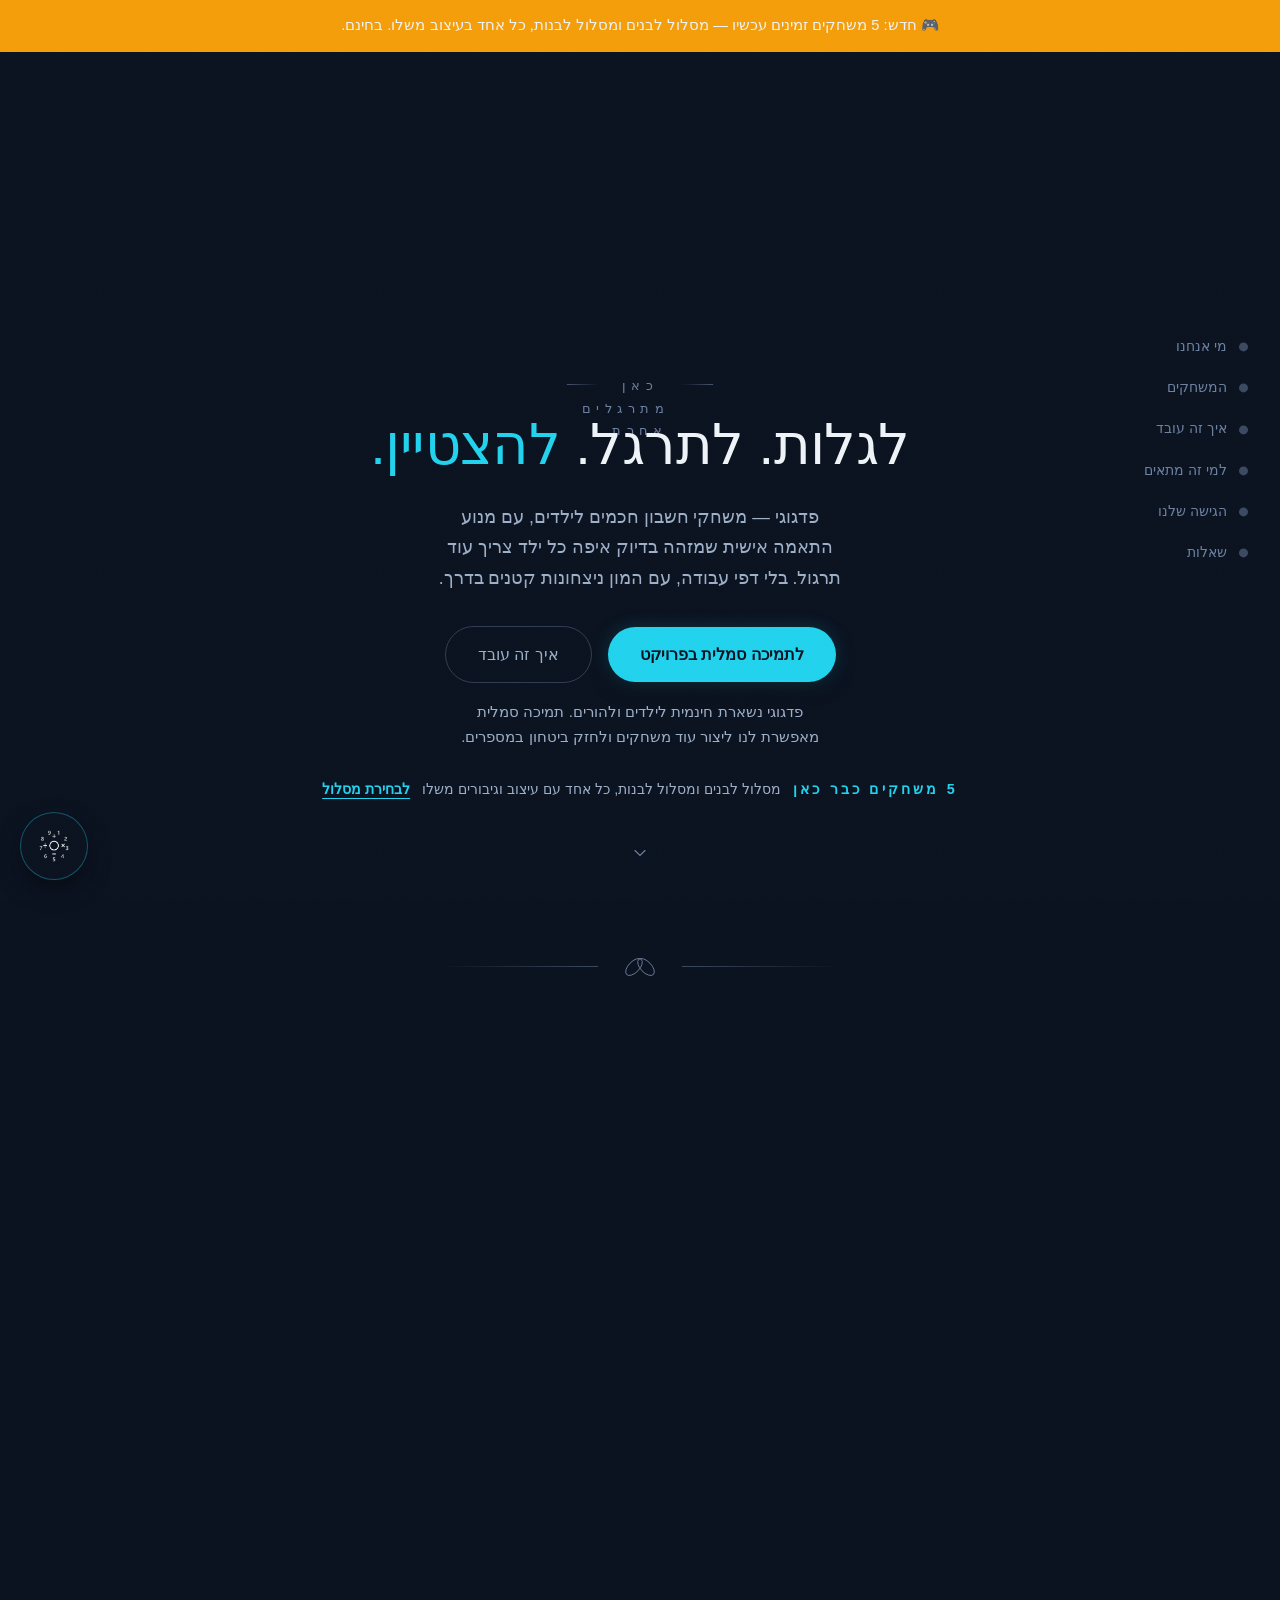
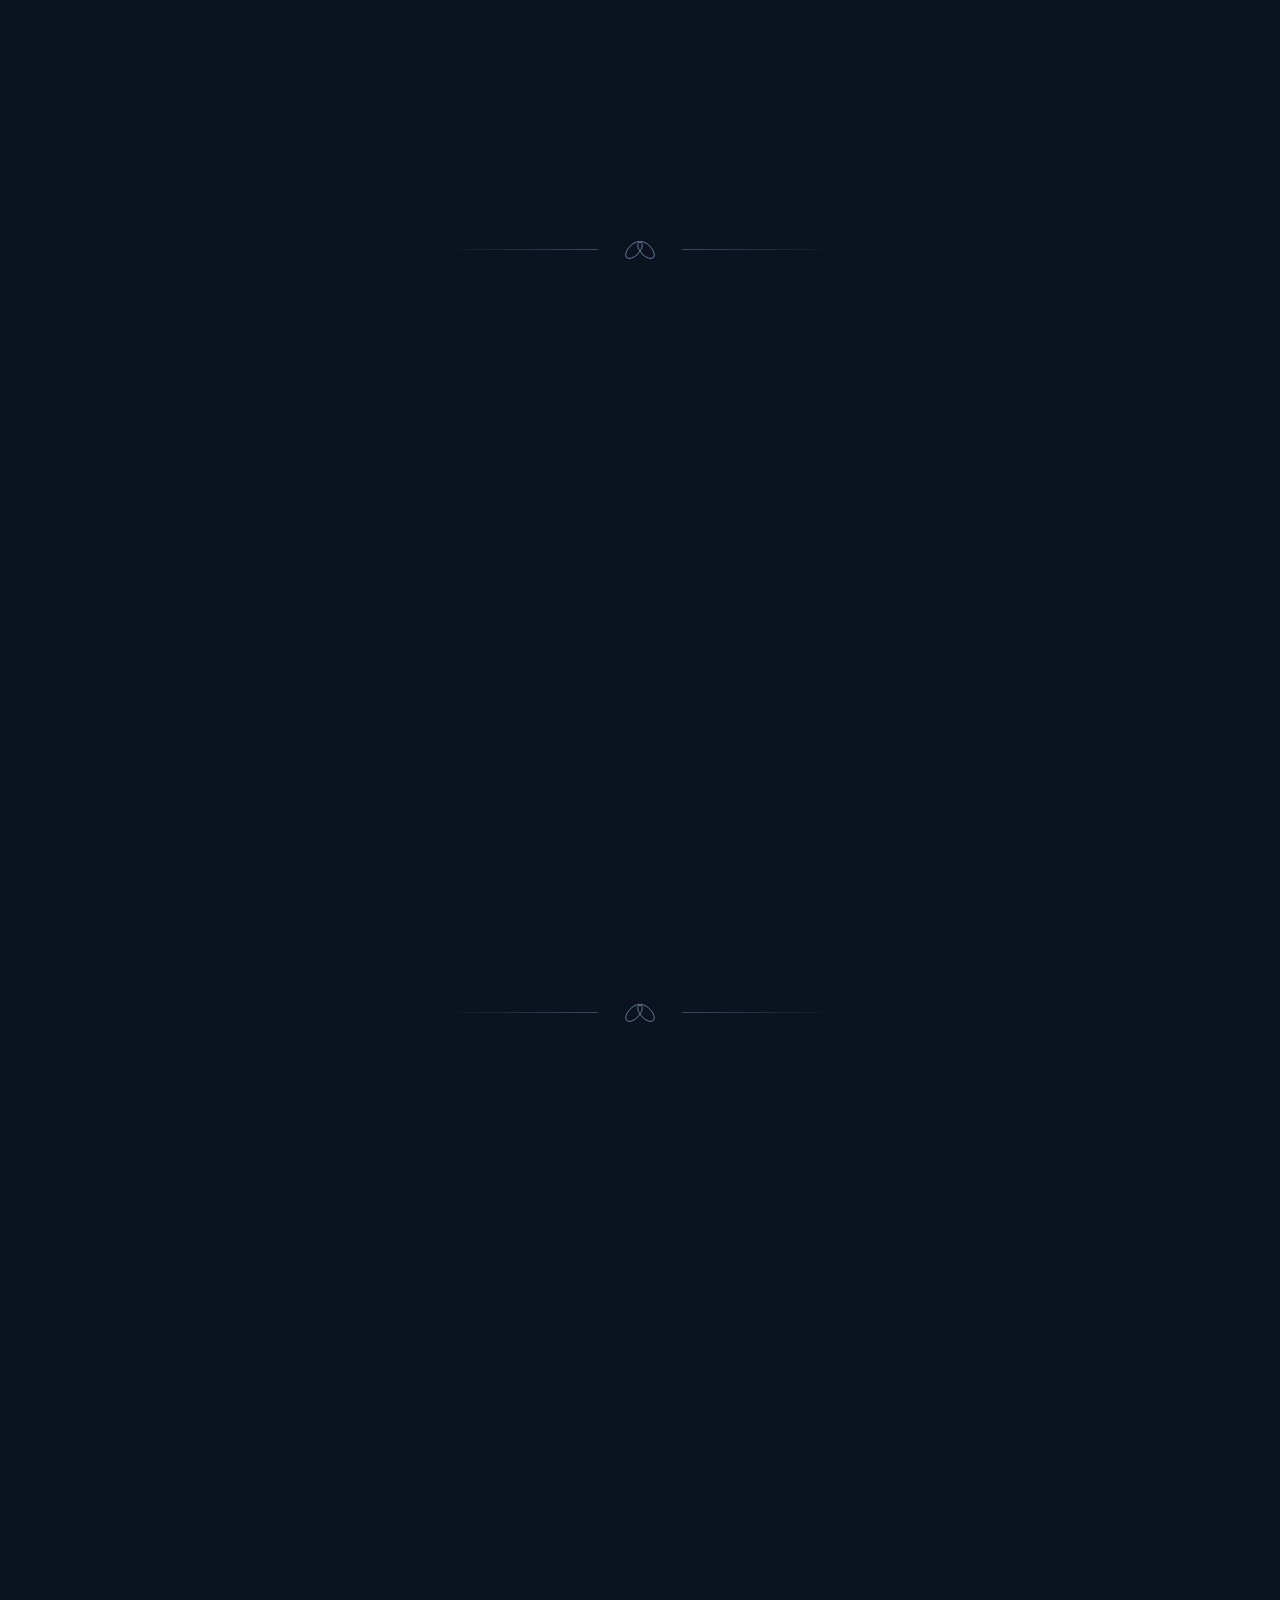
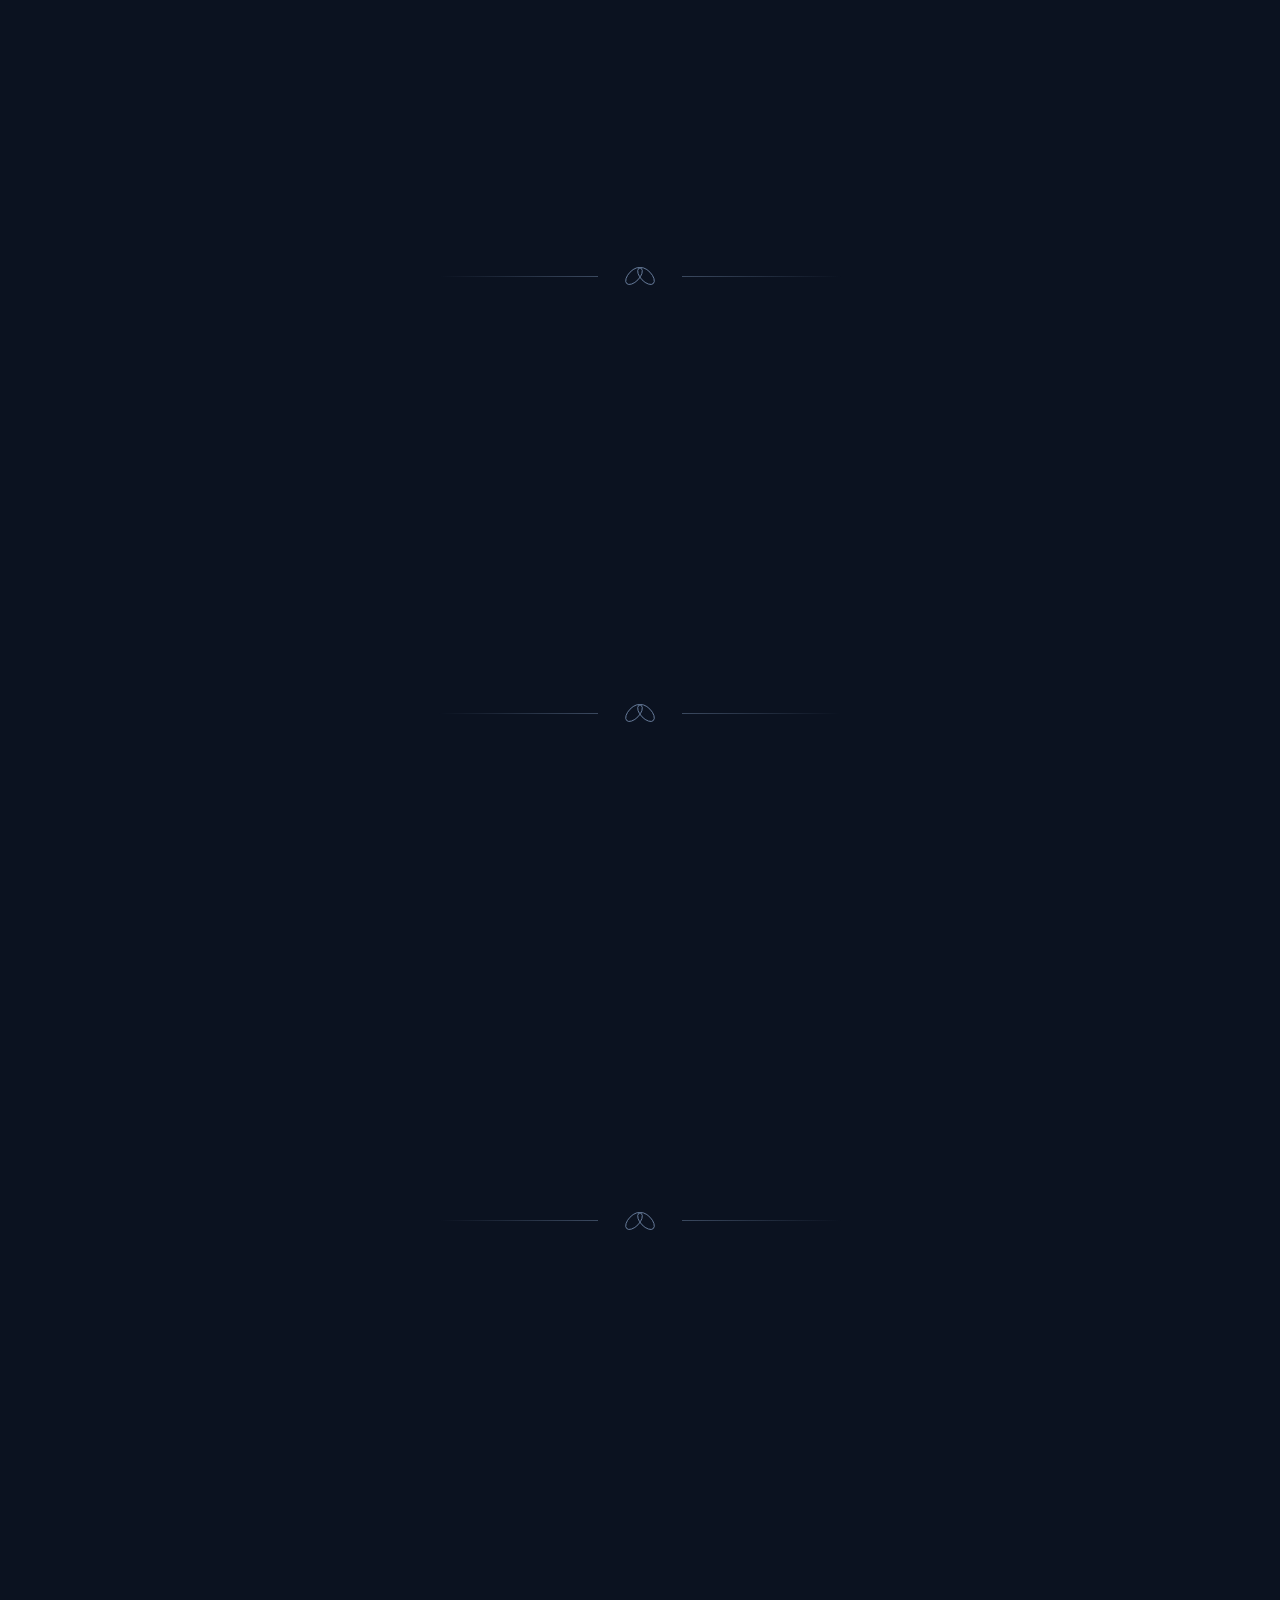
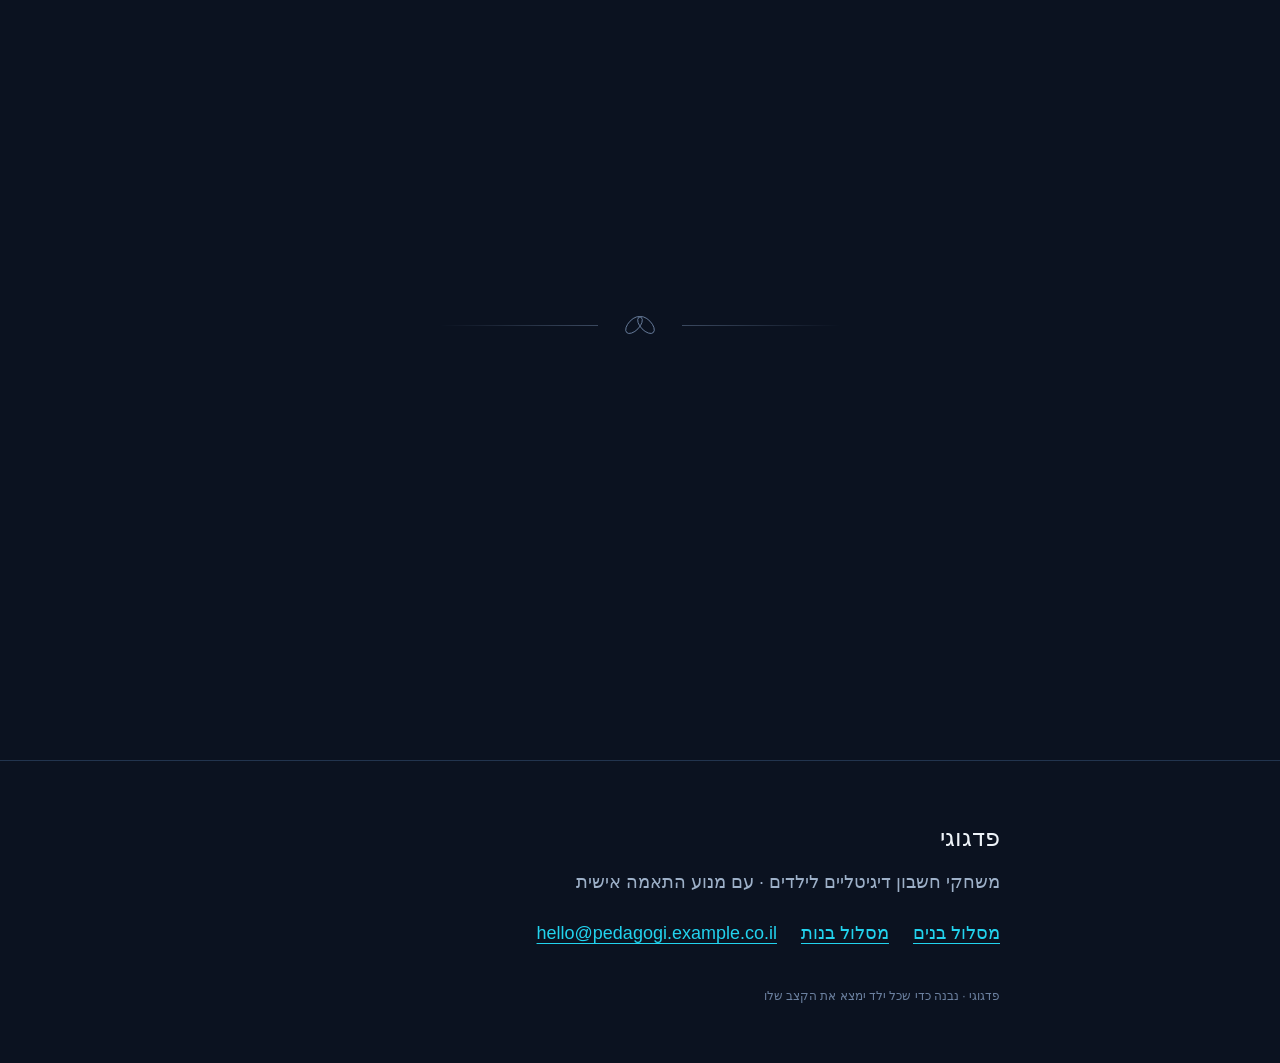
==== commit ca894d54: "Refine hero opening line" ====
--- a/index.html
+++ b/index.html
@@ -1,4 +1,5 @@
 <!DOCTYPE html>
+<!-- hero-v2 preview baseline -->
 <html lang="he" dir="rtl" data-hero-animation="confidence-map">
 <head>
   <meta charset="UTF-8">
@@ -29,14 +30,16 @@
       <p class="rise-in hero-kicker" style="animation-delay:.5s" aria-hidden="true">
         <span class="hero-kicker-line hero-kicker-line--start"></span>
         <span class="hero-kicker-word-wrap">
-          <span class="hero-kicker-word" id="kicker-inhale">לומדים</span>
-          <span class="hero-kicker-word" id="kicker-exhale">מתרגלים</span>
+          <span class="hero-kicker-word hero-kicker-word--static" id="kicker-inhale">כאן מתרגלים אחרת</span>
+          <span class="hero-kicker-word" id="kicker-exhale" aria-hidden="true"></span>
         </span>
         <span class="hero-kicker-line hero-kicker-line--end"></span>
       </p>
 
-      <h1 class="rise-in hero-title" style="animation-delay:.7s">
-        לגלות. לתרגל. <span class="text-dawn">להצטיין.</span>
+      <h1 class="rise-in hero-title hero-title--sequence" style="animation-delay:.7s" aria-label="לגלות. לתרגל. להצטיין.">
+        <span class="hero-word hero-word--1">לגלות.</span>
+        <span class="hero-word hero-word--2">לתרגל.</span>
+        <span class="hero-word hero-word--3 text-dawn">להצטיין.</span>
       </h1>
 
       <p class="rise-in hero-lede" style="animation-delay:.95s">
--- a/style.css
+++ b/style.css
@@ -1331,190 +1331,28 @@
 }
 
 
-/* ---------------- Hero editorial experiment ---------------- */
-.hero--editorial {
-  min-height: calc(100dvh - 3.4rem);
-  justify-content: center;
-  background:
-    radial-gradient(circle at 22% 32%, rgba(34, 211, 238, 0.09), transparent 31rem),
-    radial-gradient(circle at 78% 72%, rgba(245, 158, 11, 0.055), transparent 26rem),
-    var(--hero-bg);
-}
-
-.hero-canvas-wrap--editorial {
-  position: absolute;
-  inset: 0;
-  min-height: 0;
-  opacity: 0.55;
-}
-
-.hero-content--editorial {
-  position: relative;
-  z-index: 3;
-  width: min(100% - 3rem, 72rem);
-  max-width: 72rem;
-  align-items: flex-start;
-  margin: auto;
-  padding: clamp(4.5rem, 10vh, 8rem) 0 clamp(4rem, 8vh, 7rem);
-  text-align: right;
-}
-
-.hero-kicker--editorial {
-  display: block;
-  font-size: clamp(0.78rem, 1vw, 0.95rem);
-  letter-spacing: 0.18em;
-  color: var(--dawn);
-}
-
-.hero-title--editorial {
-  margin-top: clamp(1.2rem, 3vh, 2.2rem);
-  font-size: clamp(4rem, 10.5vw, 9.5rem);
-  font-weight: 900;
-  line-height: 0.86;
-  letter-spacing: -0.055em;
-  text-align: right;
-}
-
-.hero-line {
-  display: block;
-  width: fit-content;
-}
-
-.hero-line--accent {
-  color: var(--dawn);
-  text-shadow: 0 0 48px color-mix(in srgb, var(--dawn) 18%, transparent);
-}
-
-.hero-lede--editorial {
-  margin: clamp(2rem, 4vh, 3rem) 0 0;
-  max-width: 40rem;
-  font-size: clamp(1.05rem, 1.7vw, 1.35rem);
-  line-height: 1.65;
-  text-align: right;
-}
-
-.hero-actions--editorial {
-  justify-content: flex-start;
-  margin-top: 1.8rem;
-}
-
-.hero-meta {
-  display: flex;
-  flex-wrap: wrap;
-  gap: 0.45rem 0.8rem;
-  margin-top: 1.5rem;
-  color: var(--dusk);
-  font-size: 0.88rem;
-}
-
-.hero--editorial .hero-scroll-hint {
-  position: absolute;
-  z-index: 3;
-  bottom: 1.2rem;
-  left: 50%;
-  padding: 0;
-  transform: translateX(-50%);
-}
-
-@media (max-width: 640px) {
-  .hero--editorial { min-height: calc(100dvh - 5.5rem); }
-  .hero-content--editorial {
-    width: min(100% - 2rem, 72rem);
-    padding-top: 3.75rem;
+/* hero-v2: title-only sequence; preserve existing layout and dimensions */
+.hero-title--sequence .hero-word {
+  display: inline-block;
+  opacity: 0;
+  transform: translateY(.16em);
+  animation: heroWordReveal .62s cubic-bezier(.16,.78,.22,1) forwards;
+}
+.hero-title--sequence .hero-word--1 { animation-delay: .92s; }
+.hero-title--sequence .hero-word--2 { animation-delay: 1.48s; }
+.hero-title--sequence .hero-word--3 {
+  animation-delay: 2.42s;
+  animation-duration: .78s;
+}
+
+@keyframes heroWordReveal {
+  to { opacity: 1; transform: translateY(0); }
+}
+
+@media (prefers-reduced-motion: reduce) {
+  .hero-title--sequence .hero-word {
+    opacity: 1;
+    transform: none;
+    animation: none;
   }
-  .hero-title--editorial {
-    font-size: clamp(3.4rem, 19vw, 5.6rem);
-    line-height: 0.92;
-  }
-  .hero-lede--editorial { max-width: 31rem; }
-  .hero-actions--editorial {
-    width: 100%;
-    align-items: stretch;
-  }
-  .hero-actions--editorial .btn { flex: 1 1 12rem; }
-}
-
-
-/* Hero v2 — stronger stacked editorial rhythm */
-.hero-content--editorial {
-  max-width: 78rem;
-}
-.hero-title--editorial {
-  width: 100%;
-  font-size: clamp(5.2rem, 12vw, 11rem);
-  line-height: .82;
-}
-.hero-title--editorial .hero-line {
-  margin-bottom: .08em;
-}
-.hero-title--editorial .hero-line:nth-child(2) {
-  margin-inline-start: clamp(1.5rem, 7vw, 7rem);
-}
-.hero-title--editorial .hero-line:nth-child(3) {
-  margin-inline-start: clamp(3rem, 14vw, 14rem);
-}
-.hero-lede--editorial {
-  max-width: 34rem;
-  font-size: clamp(1rem, 1.35vw, 1.2rem);
-}
-@media (max-width: 640px) {
-  .hero-title--editorial {
-    font-size: clamp(4rem, 20vw, 6.2rem);
-    line-height: .9;
-  }
-  .hero-title--editorial .hero-line:nth-child(2) {
-    margin-inline-start: 1rem;
-  }
-  .hero-title--editorial .hero-line:nth-child(3) {
-    margin-inline-start: 2rem;
-  }
-}
-
-
-/* Hero v3 — visual refinement after preview review */
-.hero-content--editorial {
-  width: min(100% - 5rem, 68rem);
-  padding-inline-end: clamp(2rem, 7vw, 7rem);
-}
-.hero-title--editorial {
-  font-size: clamp(4.2rem, 8.8vw, 8rem);
-  line-height: .88;
-  max-width: 56rem;
-}
-.hero-title--editorial .hero-line:nth-child(2) {
-  margin-inline-start: clamp(.75rem, 3vw, 3rem);
-}
-.hero-title--editorial .hero-line:nth-child(3) {
-  margin-inline-start: clamp(1.5rem, 6vw, 6rem);
-}
-.hero-canvas-wrap--editorial {
-  opacity: .28;
-  filter: saturate(.78);
-}
-.hero-content--editorial::before {
-  content: "";
-  position: absolute;
-  z-index: -1;
-  inset: 4% -4% 2% 16%;
-  pointer-events: none;
-  background: radial-gradient(ellipse at 55% 48%, rgba(11,18,32,.82) 0%, rgba(11,18,32,.58) 40%, rgba(11,18,32,0) 74%);
-}
-@media (min-width: 1024px) {
-  .hero-content--editorial {
-    transform: translateX(-2.5rem);
-  }
-}
-@media (max-width: 640px) {
-  .hero-content--editorial {
-    width: min(100% - 2rem, 68rem);
-    padding-inline-end: 0;
-    transform: none;
-  }
-  .hero-title--editorial {
-    font-size: clamp(3.35rem, 16vw, 5rem);
-    line-height: .94;
-  }
-  .hero-title--editorial .hero-line:nth-child(2) { margin-inline-start: .5rem; }
-  .hero-title--editorial .hero-line:nth-child(3) { margin-inline-start: 1rem; }
-  .hero-canvas-wrap--editorial { opacity: .22; }
-}
+}
